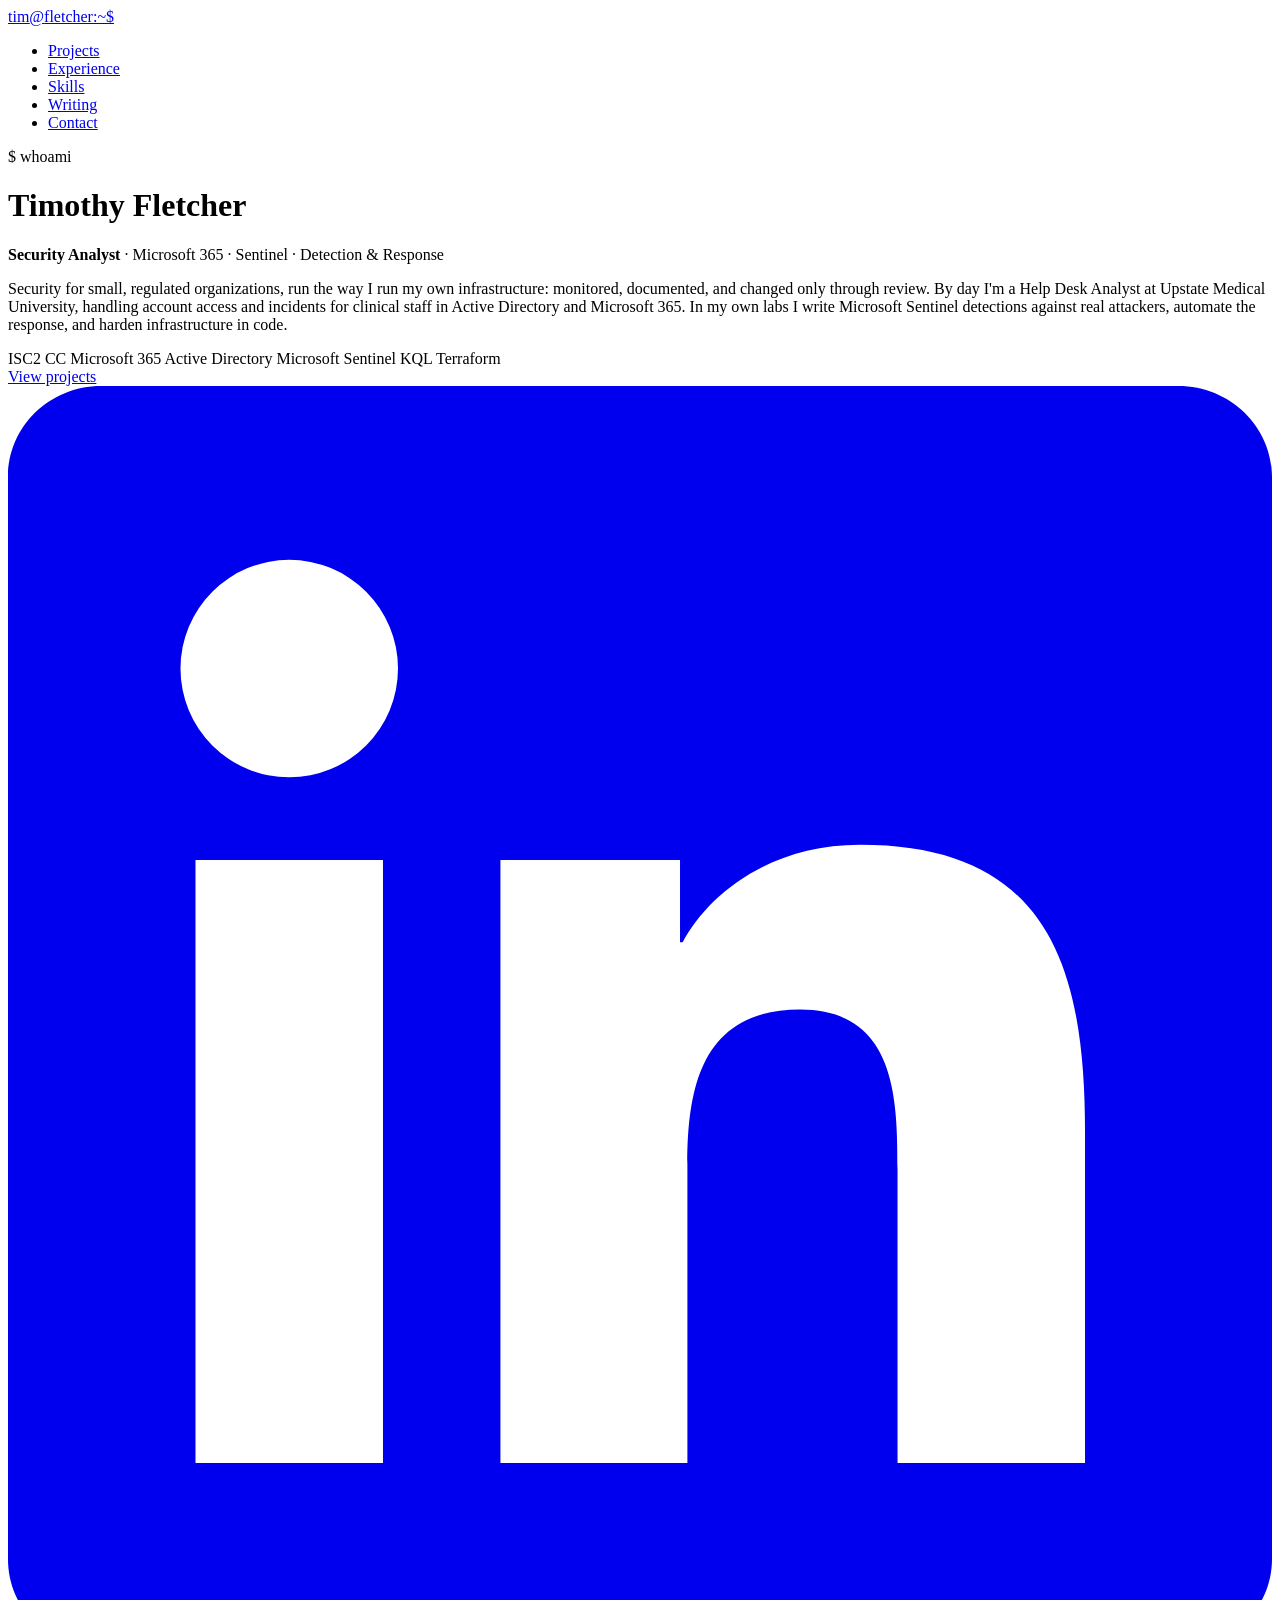
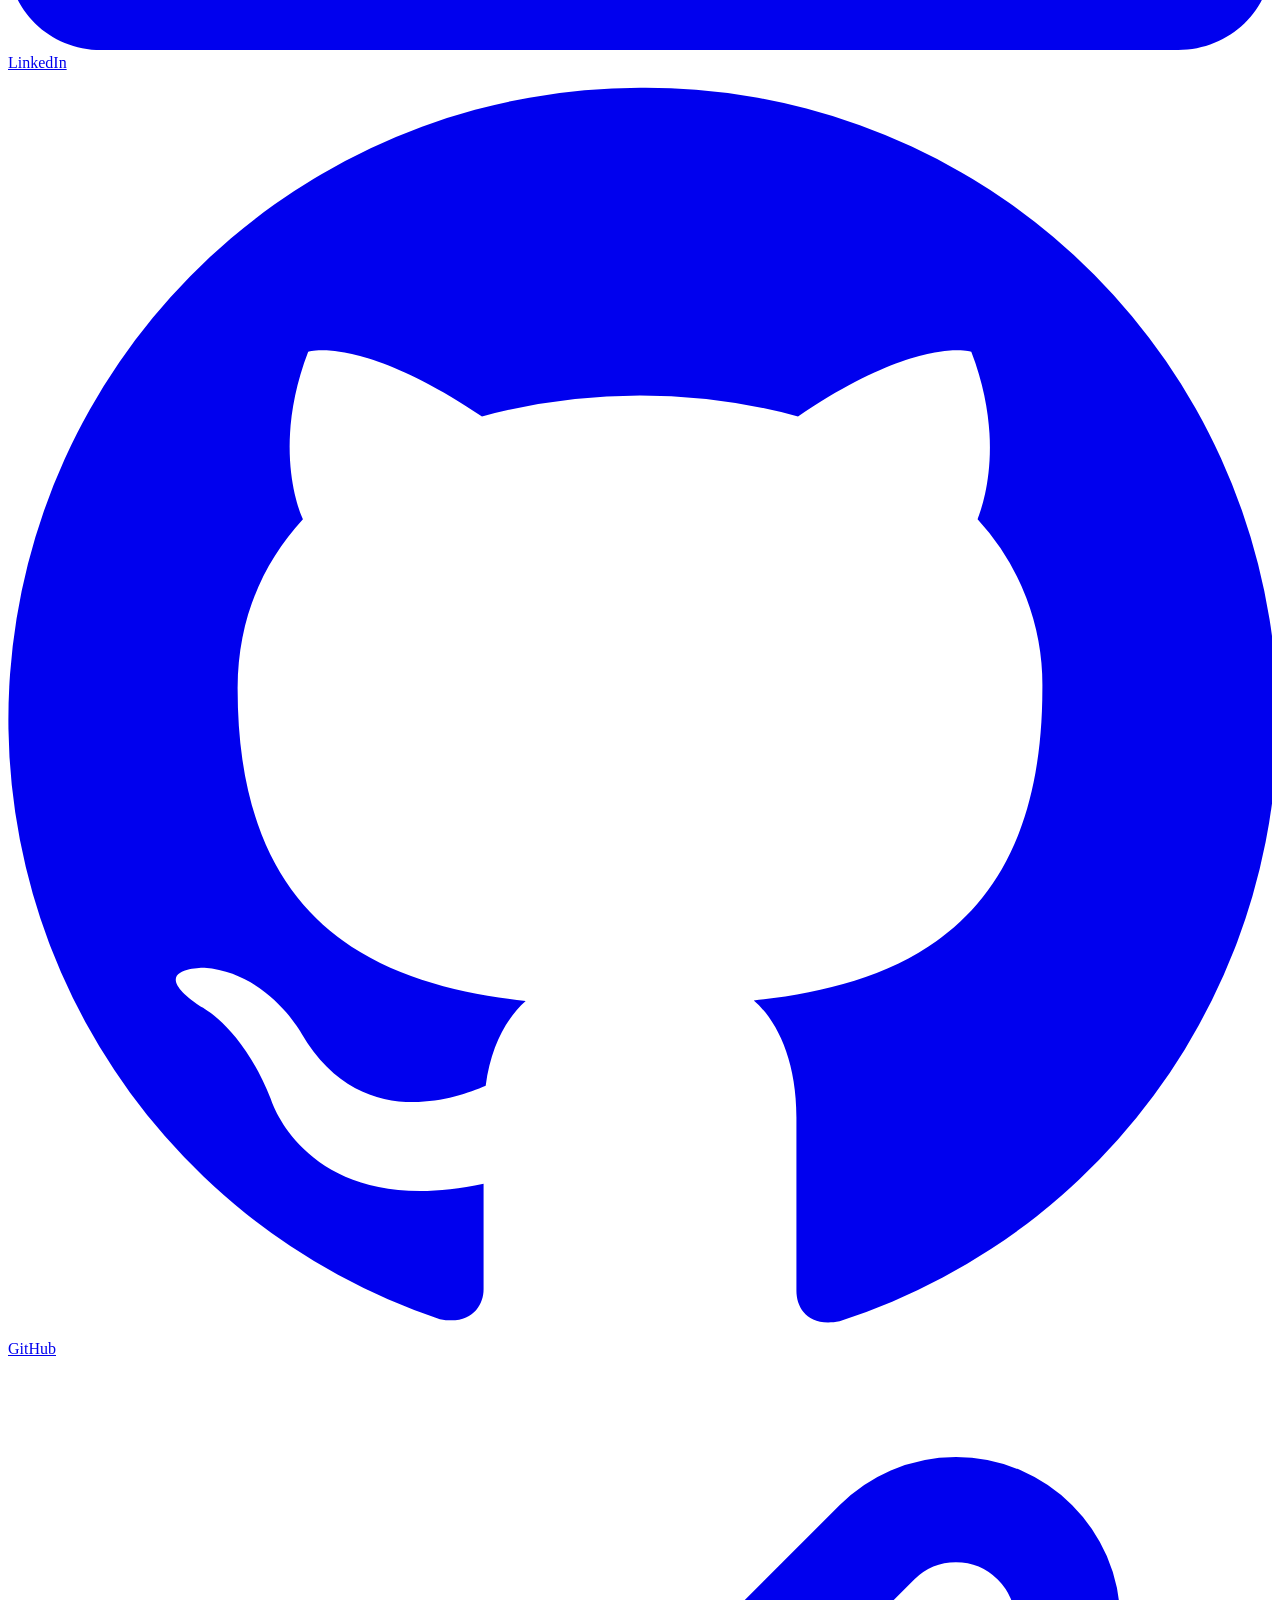
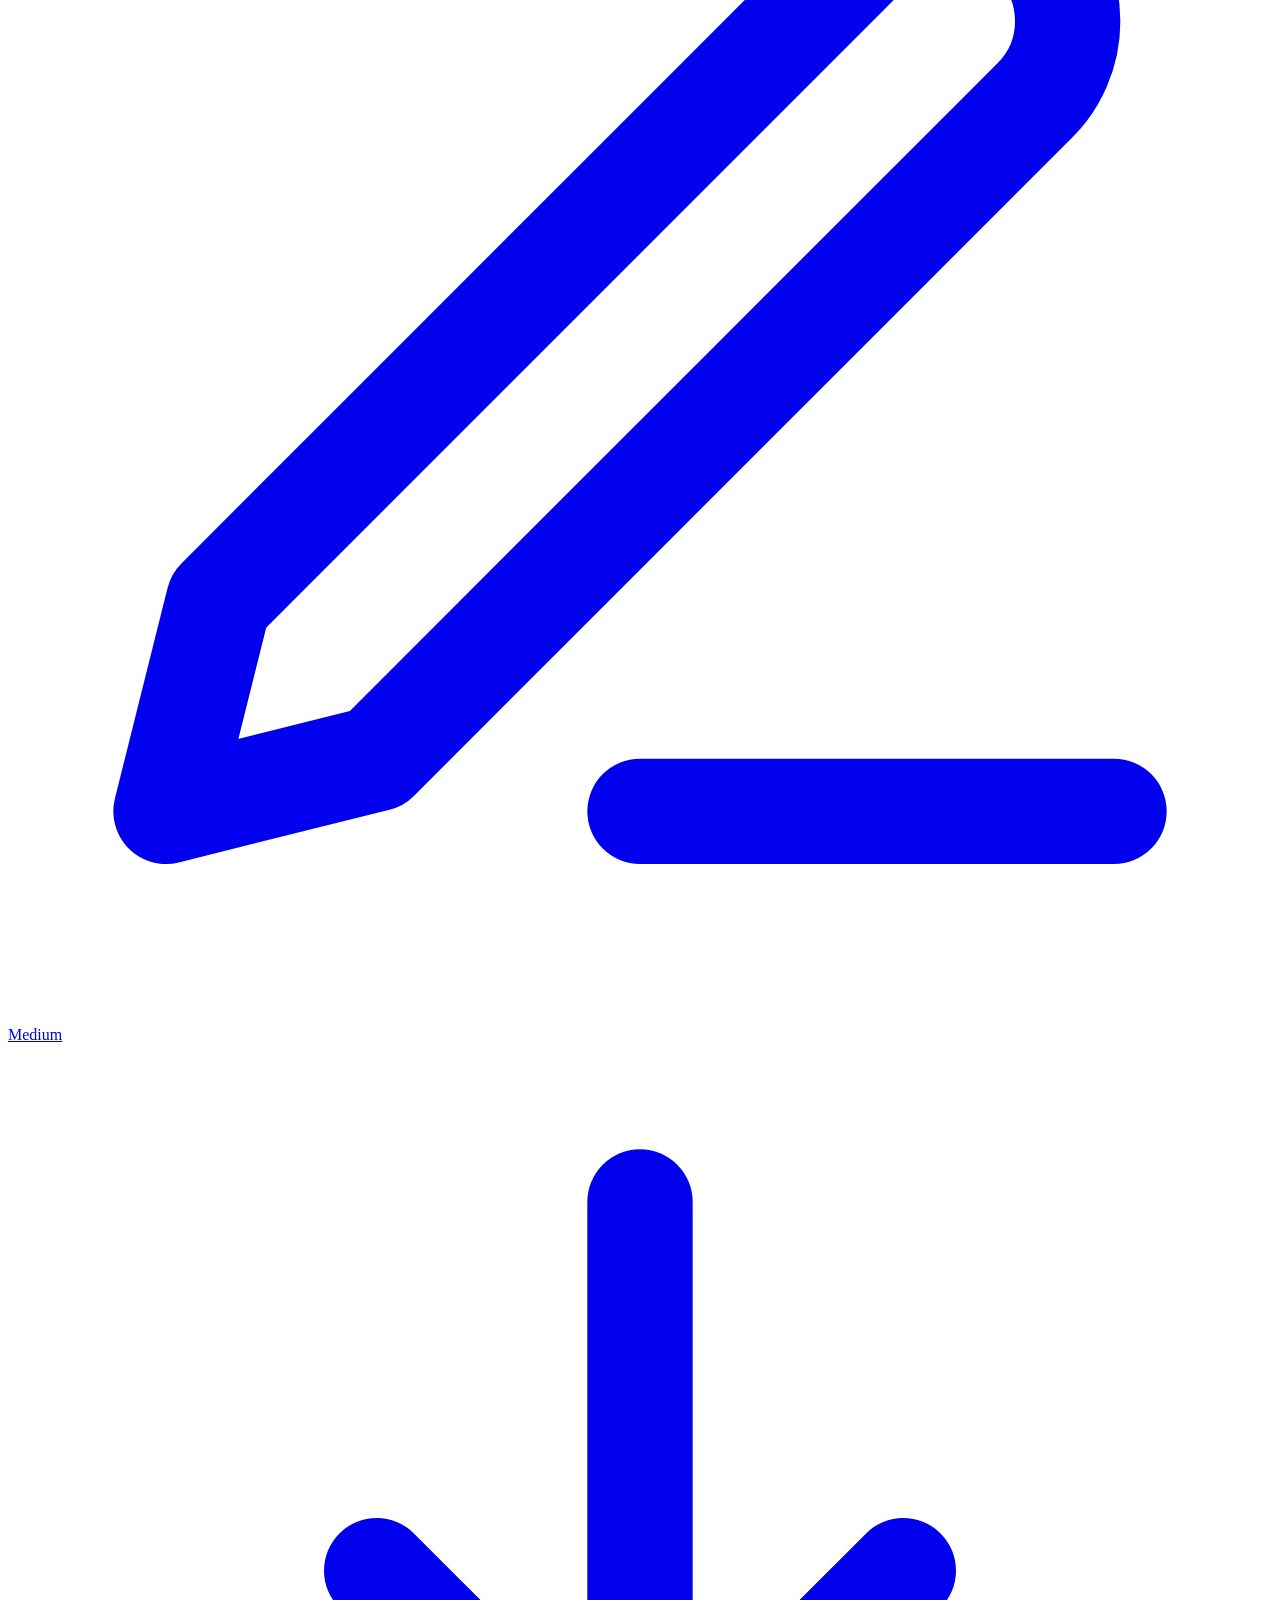
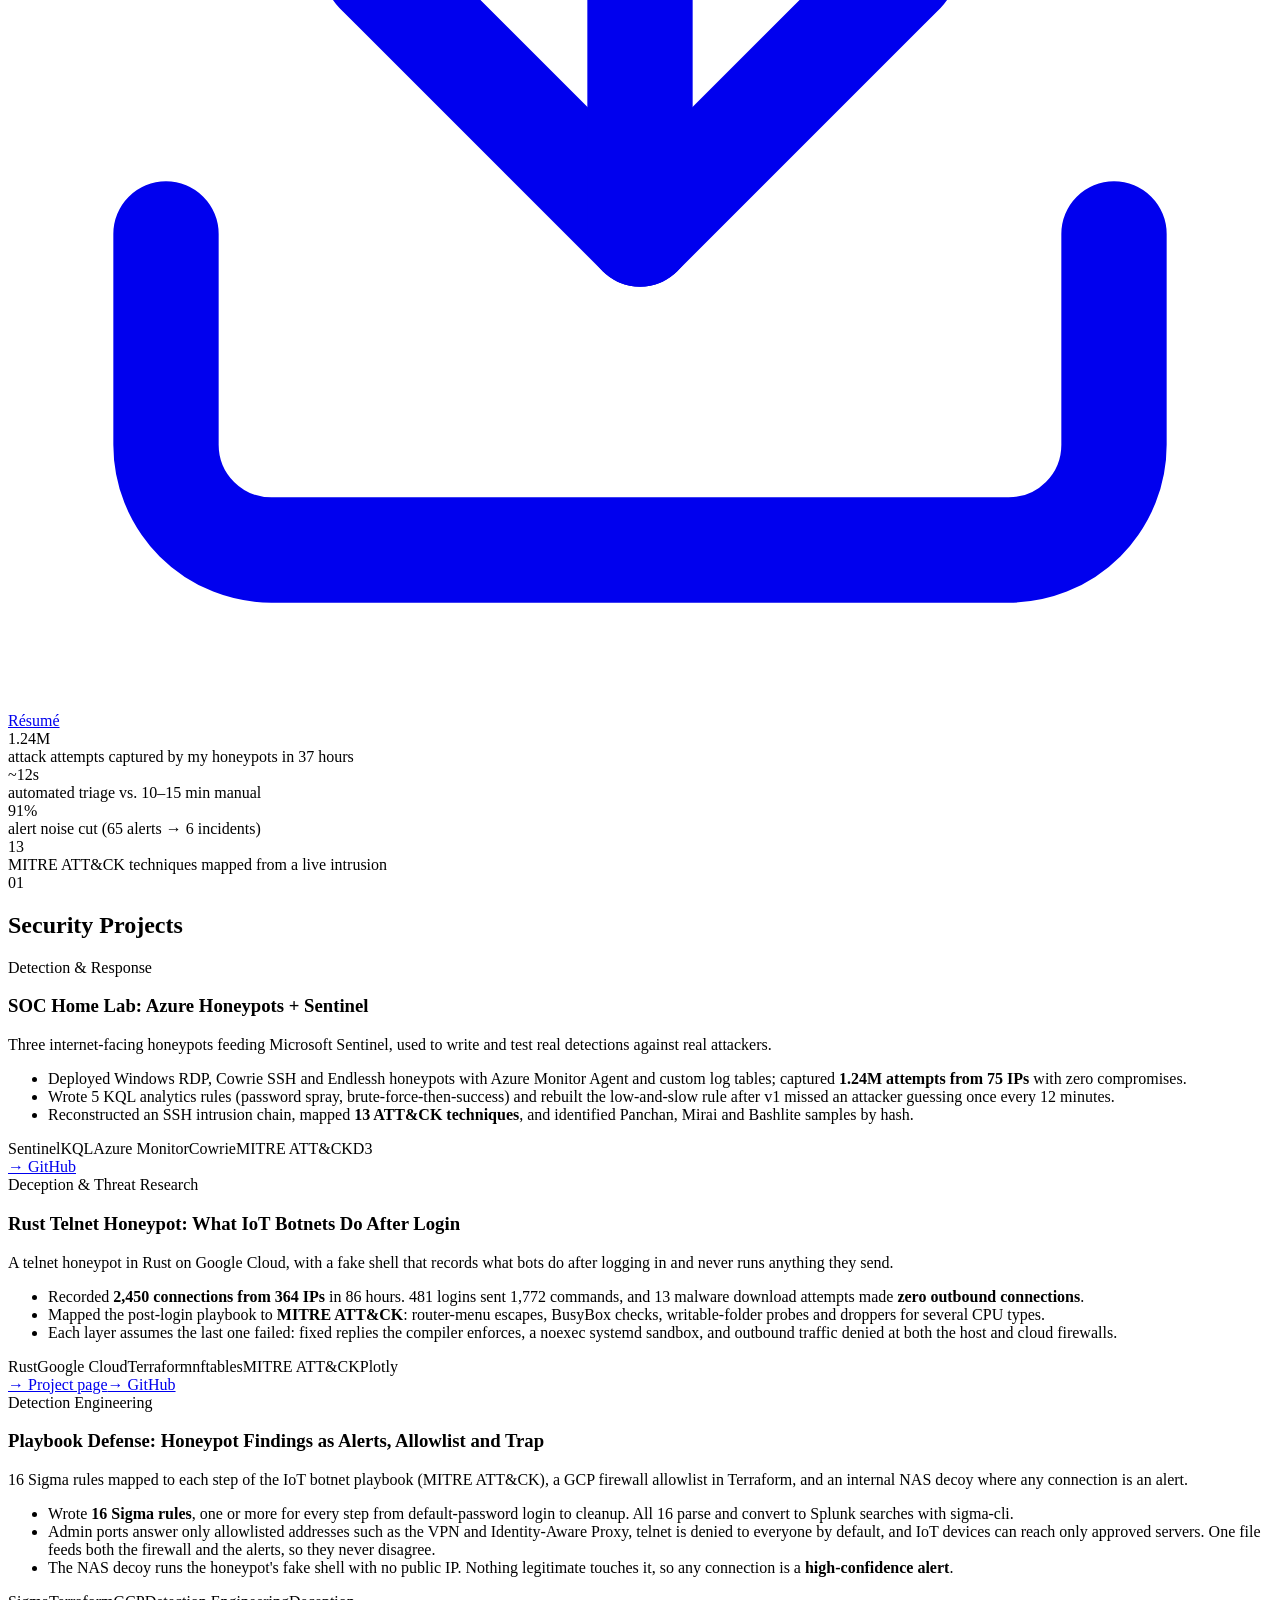
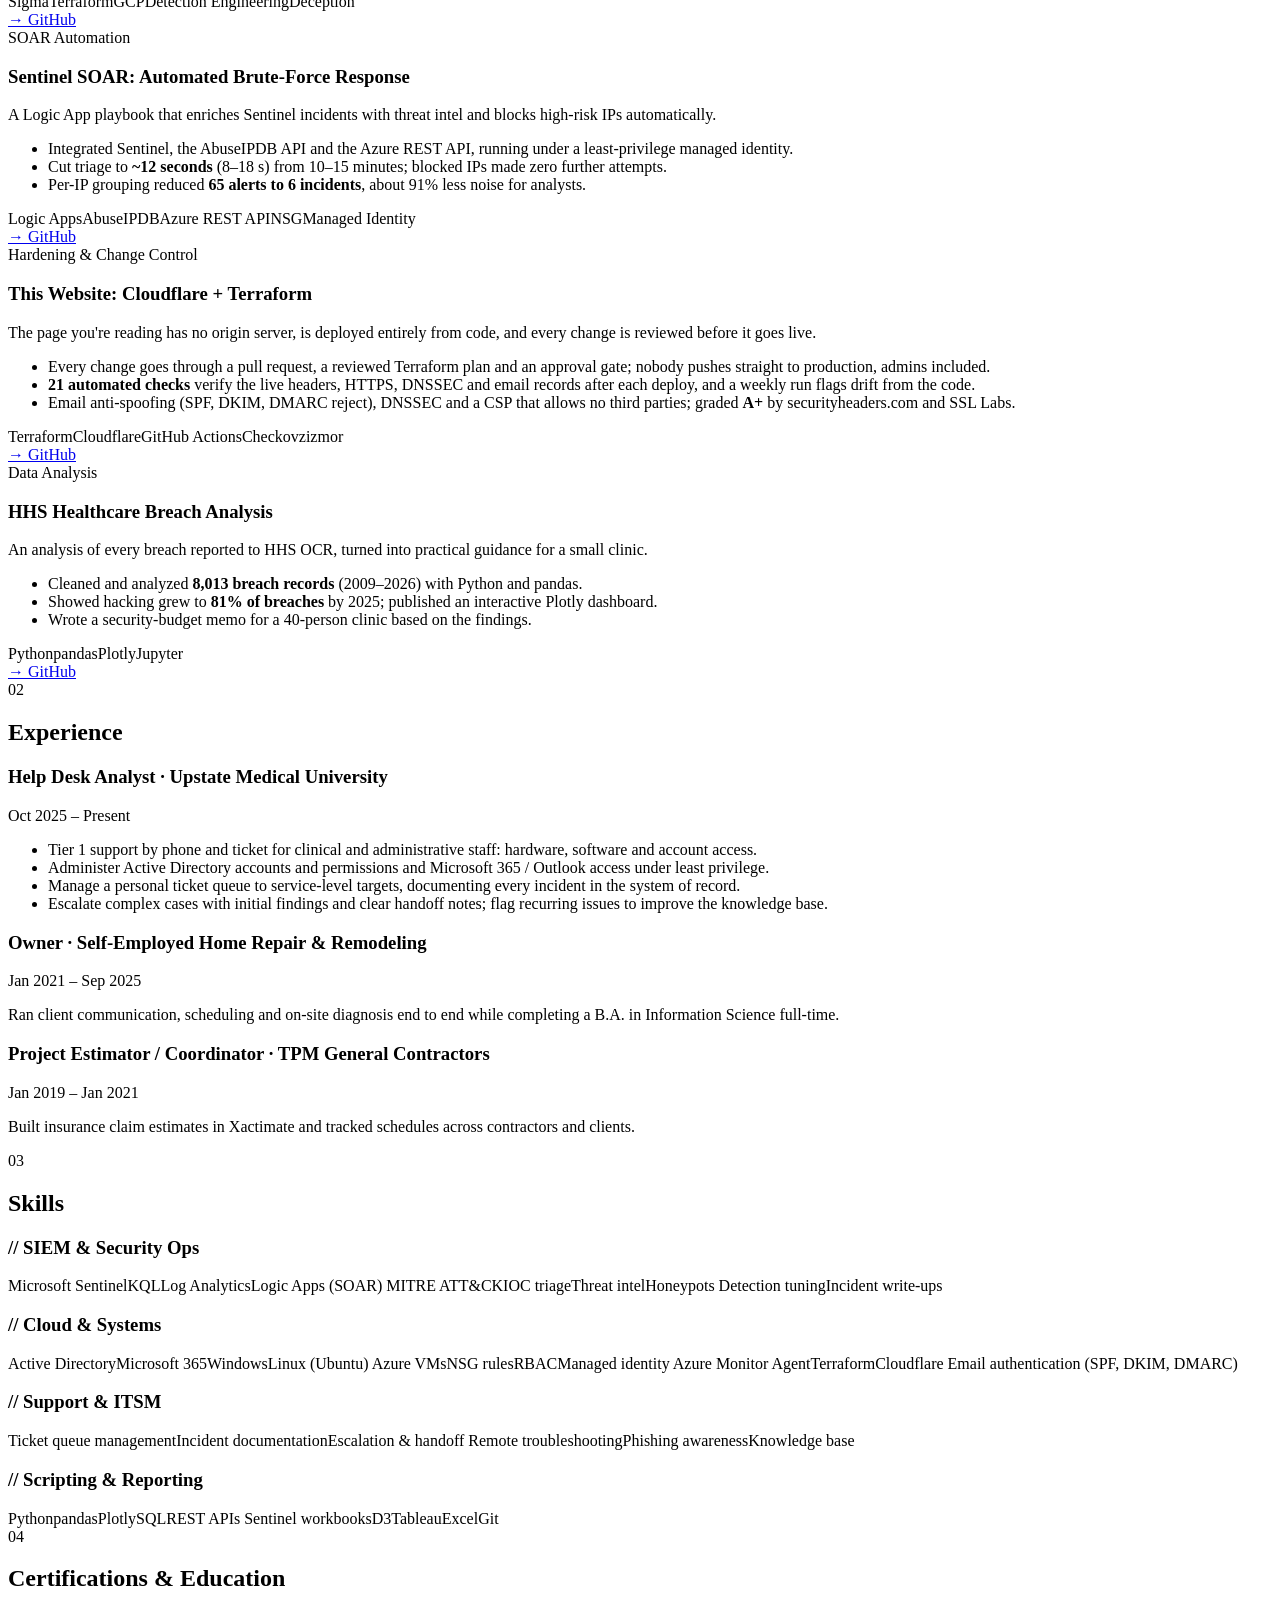
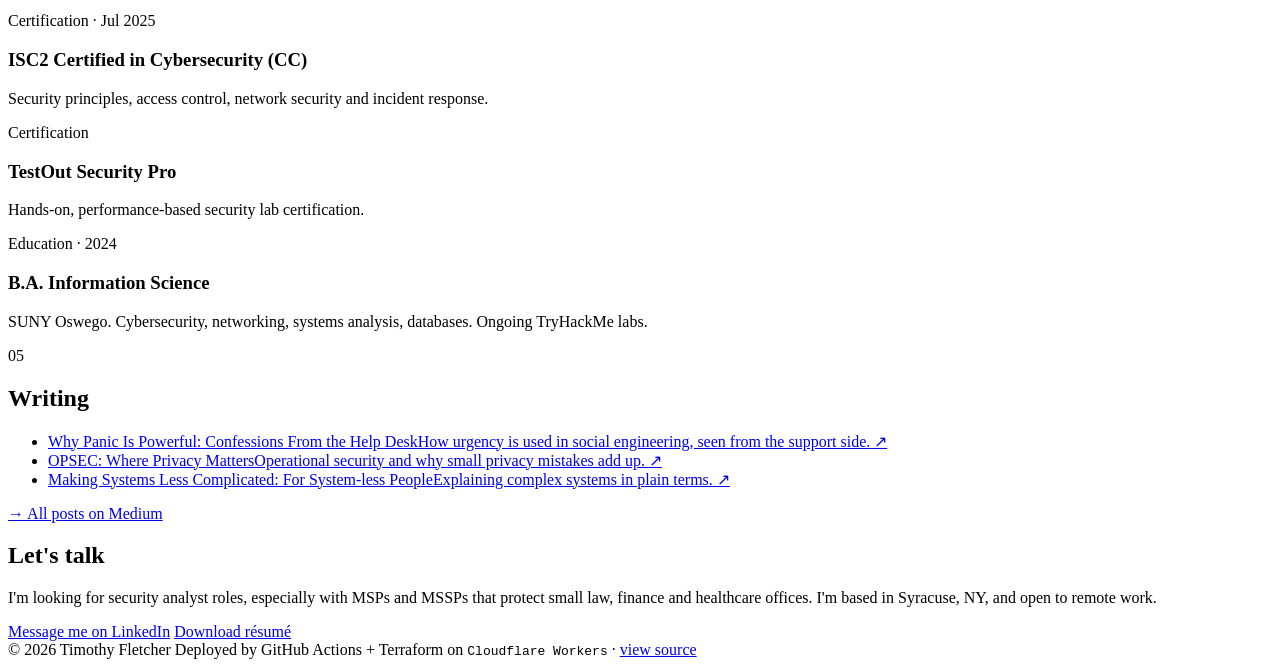
==== site/index.html @ 7c4b484e "Add a Playbook Defense card and point honeypot links at rust-telnet-sensor The Rust-Honeypot repo wa" ====
<!doctype html>
<html lang="en">
<head>
<meta charset="utf-8">
<meta name="viewport" content="width=device-width, initial-scale=1">
<meta name="color-scheme" content="dark light">
<title>Timothy Fletcher · Security Analyst</title>
<meta name="description" content="Timothy Fletcher, security analyst: Microsoft 365, Microsoft Sentinel detections in KQL, SOAR automation and change-controlled infrastructure as code.">
<link rel="canonical" href="https://timfletcher.tech/">
<link rel="icon" href="/favicon.svg" type="image/svg+xml">
<link rel="preload" href="/fonts/inter-4.001-latin.woff2" as="font" type="font/woff2" crossorigin>
<link rel="preload" href="/fonts/jetbrains-mono-2.211-latin.woff2" as="font" type="font/woff2" crossorigin>
<link rel="stylesheet" href="/styles.css">
</head>
<body>

<nav>
  <div class="wrap">
    <a class="brand" href="#top">tim<span>@</span>fletcher:~$</a>
    <ul>
      <li><a href="#projects">Projects</a></li>
      <li><a href="#experience">Experience</a></li>
      <li><a href="#skills">Skills</a></li>
      <li><a href="#writing">Writing</a></li>
      <li><a href="#contact">Contact</a></li>
    </ul>
  </div>
</nav>

<main class="wrap" id="top">

  <header class="hero">
    <div class="prompt">$ whoami <span class="cursor" aria-hidden="true"></span></div>
    <h1>Timothy Fletcher</h1>
    <p class="role"><strong>Security Analyst</strong> · Microsoft 365 · Sentinel · Detection &amp; Response</p>
    <p class="summary">
      Security for small, regulated organizations, run the way I run my own infrastructure: monitored,
      documented, and changed only through review. By day I'm a Help Desk Analyst at Upstate Medical
      University, handling account access and incidents for clinical staff in Active Directory and
      Microsoft 365. In my own labs I write Microsoft Sentinel detections against real attackers,
      automate the response, and harden infrastructure in code.
    </p>
    <div class="tags">
      <span class="tag">ISC2 CC</span>
      <span class="tag">Microsoft 365</span>
      <span class="tag">Active Directory</span>
      <span class="tag">Microsoft Sentinel</span>
      <span class="tag">KQL</span>
      <span class="tag">Terraform</span>
    </div>
    <div class="buttons">
      <a class="btn primary" href="#projects">View projects</a>
      <a class="btn" href="https://www.linkedin.com/in/timcfletch" target="_blank" rel="noopener">
        <svg viewBox="0 0 24 24" fill="currentColor" aria-hidden="true"><path d="M20.45 20.45h-3.56v-5.57c0-1.33-.02-3.04-1.85-3.04-1.85 0-2.14 1.45-2.14 2.94v5.67H9.35V9h3.41v1.56h.05c.48-.9 1.64-1.85 3.37-1.85 3.6 0 4.27 2.37 4.27 5.46v6.28zM5.34 7.43a2.06 2.06 0 1 1 0-4.13 2.06 2.06 0 0 1 0 4.13zM7.12 20.45H3.56V9h3.56v11.45zM22.22 0H1.77C.79 0 0 .77 0 1.73v20.54C0 23.23.79 24 1.77 24h20.45c.98 0 1.78-.77 1.78-1.73V1.73C24 .77 23.2 0 22.22 0z"/></svg>
        LinkedIn
      </a>
      <a class="btn" href="https://github.com/NotKornFlakes" target="_blank" rel="noopener">
        <svg viewBox="0 0 24 24" fill="currentColor" aria-hidden="true"><path d="M12 .3a12 12 0 0 0-3.8 23.38c.6.12.83-.26.83-.57v-2c-3.34.72-4.04-1.61-4.04-1.61-.55-1.39-1.34-1.76-1.34-1.76-1.09-.74.08-.73.08-.73 1.2.09 1.84 1.24 1.84 1.24 1.07 1.83 2.81 1.3 3.5 1 .1-.78.42-1.31.76-1.61-2.67-.3-5.47-1.33-5.47-5.93 0-1.31.47-2.38 1.24-3.22-.14-.3-.54-1.52.1-3.18 0 0 1-.32 3.3 1.23a11.5 11.5 0 0 1 6 0c2.28-1.55 3.29-1.23 3.29-1.23.64 1.66.24 2.88.12 3.18a4.65 4.65 0 0 1 1.23 3.22c0 4.61-2.8 5.63-5.48 5.92.42.36.81 1.1.81 2.22v3.29c0 .32.21.7.82.58A12 12 0 0 0 12 .3"/></svg>
        GitHub
      </a>
      <a class="btn" href="https://medium.com/@no1listeninghere" target="_blank" rel="noopener">
        <svg viewBox="0 0 24 24" fill="none" stroke="currentColor" stroke-width="2" stroke-linecap="round" stroke-linejoin="round" aria-hidden="true"><path d="M12 20h9"/><path d="M16.5 3.5a2.1 2.1 0 0 1 3 3L7 19l-4 1 1-4Z"/></svg>
        Medium
      </a>
      <a class="btn" href="resume.pdf" target="_blank" rel="noopener">
        <svg viewBox="0 0 24 24" fill="none" stroke="currentColor" stroke-width="2" stroke-linecap="round" stroke-linejoin="round" aria-hidden="true"><path d="M21 15v4a2 2 0 0 1-2 2H5a2 2 0 0 1-2-2v-4"/><polyline points="7 10 12 15 17 10"/><line x1="12" y1="15" x2="12" y2="3"/></svg>
        Résumé
      </a>
    </div>
  </header>

  <div class="metrics" aria-label="Project highlights">
    <div class="metric"><div class="num">1.24M</div><div class="lbl">attack attempts captured by my honeypots in 37 hours</div></div>
    <div class="metric"><div class="num">~12s</div><div class="lbl">automated triage vs. 10–15 min manual</div></div>
    <div class="metric"><div class="num">91%</div><div class="lbl">alert noise cut (65 alerts → 6 incidents)</div></div>
    <div class="metric"><div class="num">13</div><div class="lbl">MITRE ATT&amp;CK techniques mapped from a live intrusion</div></div>
  </div>

  <section id="projects">
    <div class="sec-head"><span class="idx">01</span><h2>Security Projects</h2></div>
    <div class="projects">

      <article class="card">
        <div class="kicker">Detection &amp; Response</div>
        <h3>SOC Home Lab: Azure Honeypots + Sentinel</h3>
        <p>Three internet-facing honeypots feeding Microsoft Sentinel, used to write and test real detections against real attackers.</p>
        <ul>
          <li>Deployed Windows RDP, Cowrie SSH and Endlessh honeypots with Azure Monitor Agent and custom log tables; captured <b>1.24M attempts from 75 IPs</b> with zero compromises.</li>
          <li>Wrote 5 KQL analytics rules (password spray, brute-force-then-success) and rebuilt the low-and-slow rule after v1 missed an attacker guessing once every 12 minutes.</li>
          <li>Reconstructed an SSH intrusion chain, mapped <b>13 ATT&amp;CK techniques</b>, and identified Panchan, Mirai and Bashlite samples by hash.</li>
        </ul>
        <div class="stack"><span>Sentinel</span><span>KQL</span><span>Azure Monitor</span><span>Cowrie</span><span>MITRE ATT&amp;CK</span><span>D3</span></div>
        <div class="links"><a href="https://github.com/NotKornFlakes/SocHomelab" target="_blank" rel="noopener">→ GitHub</a></div>
      </article>

      <article class="card">
        <div class="kicker">Deception &amp; Threat Research</div>
        <h3>Rust Telnet Honeypot: What IoT Botnets Do After Login</h3>
        <p>A telnet honeypot in Rust on Google Cloud, with a fake shell that records what bots do after logging in and never runs anything they send.</p>
        <ul>
          <li>Recorded <b>2,450 connections from 364 IPs</b> in 86 hours. 481 logins sent 1,772 commands, and 13 malware download attempts made <b>zero outbound connections</b>.</li>
          <li>Mapped the post-login playbook to <b>MITRE ATT&amp;CK</b>: router-menu escapes, BusyBox checks, writable-folder probes and droppers for several CPU types.</li>
          <li>Each layer assumes the last one failed: fixed replies the compiler enforces, a noexec systemd sandbox, and outbound traffic denied at both the host and cloud firewalls.</li>
        </ul>
        <div class="stack"><span>Rust</span><span>Google Cloud</span><span>Terraform</span><span>nftables</span><span>MITRE ATT&amp;CK</span><span>Plotly</span></div>
        <div class="links"><a href="/honeypot/">→ Project page</a><a href="https://github.com/NotKornFlakes/rust-telnet-sensor" target="_blank" rel="noopener">→ GitHub</a></div>
      </article>

      <article class="card">
        <div class="kicker">Detection Engineering</div>
        <h3>Playbook Defense: Honeypot Findings as Alerts, Allowlist and Trap</h3>
        <p>16 Sigma rules mapped to each step of the IoT botnet playbook (MITRE ATT&amp;CK), a GCP firewall allowlist in Terraform, and an internal NAS decoy where any connection is an alert.</p>
        <ul>
          <li>Wrote <b>16 Sigma rules</b>, one or more for every step from default-password login to cleanup. All 16 parse and convert to Splunk searches with sigma-cli.</li>
          <li>Admin ports answer only allowlisted addresses such as the VPN and Identity-Aware Proxy, telnet is denied to everyone by default, and IoT devices can reach only approved servers. One file feeds both the firewall and the alerts, so they never disagree.</li>
          <li>The NAS decoy runs the honeypot's fake shell with no public IP. Nothing legitimate touches it, so any connection is a <b>high-confidence alert</b>.</li>
        </ul>
        <div class="stack"><span>Sigma</span><span>Terraform</span><span>GCP</span><span>Detection Engineering</span><span>Deception</span></div>
        <div class="links"><a href="https://github.com/NotKornFlakes/playbook-defense" target="_blank" rel="noopener">→ GitHub</a></div>
      </article>

      <article class="card">
        <div class="kicker">SOAR Automation</div>
        <h3>Sentinel SOAR: Automated Brute-Force Response</h3>
        <p>A Logic App playbook that enriches Sentinel incidents with threat intel and blocks high-risk IPs automatically.</p>
        <ul>
          <li>Integrated Sentinel, the AbuseIPDB API and the Azure REST API, running under a least-privilege managed identity.</li>
          <li>Cut triage to <b>~12 seconds</b> (8–18 s) from 10–15 minutes; blocked IPs made zero further attempts.</li>
          <li>Per-IP grouping reduced <b>65 alerts to 6 incidents</b>, about 91% less noise for analysts.</li>
        </ul>
        <div class="stack"><span>Logic Apps</span><span>AbuseIPDB</span><span>Azure REST API</span><span>NSG</span><span>Managed Identity</span></div>
        <div class="links"><a href="https://github.com/NotKornFlakes/Sentinel-SOAR-Lab" target="_blank" rel="noopener">→ GitHub</a></div>
      </article>

      <article class="card">
        <div class="kicker">Hardening &amp; Change Control</div>
        <h3>This Website: Cloudflare + Terraform</h3>
        <p>The page you're reading has no origin server, is deployed entirely from code, and every change is reviewed before it goes live.</p>
        <ul>
          <li>Every change goes through a pull request, a reviewed Terraform plan and an approval gate; nobody pushes straight to production, admins included.</li>
          <li><b>21 automated checks</b> verify the live headers, HTTPS, DNSSEC and email records after each deploy, and a weekly run flags drift from the code.</li>
          <li>Email anti-spoofing (SPF, DKIM, DMARC reject), DNSSEC and a CSP that allows no third parties; graded <b>A+</b> by securityheaders.com and SSL Labs.</li>
        </ul>
        <div class="stack"><span>Terraform</span><span>Cloudflare</span><span>GitHub Actions</span><span>Checkov</span><span>zizmor</span></div>
        <div class="links"><a href="https://github.com/NotKornFlakes/portfolio-iac" target="_blank" rel="noopener">→ GitHub</a></div>
      </article>

      <article class="card">
        <div class="kicker">Data Analysis</div>
        <h3>HHS Healthcare Breach Analysis</h3>
        <p>An analysis of every breach reported to HHS OCR, turned into practical guidance for a small clinic.</p>
        <ul>
          <li>Cleaned and analyzed <b>8,013 breach records</b> (2009–2026) with Python and pandas.</li>
          <li>Showed hacking grew to <b>81% of breaches</b> by 2025; published an interactive Plotly dashboard.</li>
          <li>Wrote a security-budget memo for a 40-person clinic based on the findings.</li>
        </ul>
        <div class="stack"><span>Python</span><span>pandas</span><span>Plotly</span><span>Jupyter</span></div>
        <div class="links"><a href="https://github.com/NotKornFlakes/hhs-breach-analysis" target="_blank" rel="noopener">→ GitHub</a></div>
      </article>

    </div>
  </section>

  <section id="experience">
    <div class="sec-head"><span class="idx">02</span><h2>Experience</h2></div>
    <div class="timeline">
      <div class="job">
        <div class="job-head">
          <h3>Help Desk Analyst <span class="org">· Upstate Medical University</span></h3>
          <span class="when">Oct 2025 – Present</span>
        </div>
        <ul>
          <li>Tier 1 support by phone and ticket for clinical and administrative staff: hardware, software and account access.</li>
          <li>Administer Active Directory accounts and permissions and Microsoft 365 / Outlook access under least privilege.</li>
          <li>Manage a personal ticket queue to service-level targets, documenting every incident in the system of record.</li>
          <li>Escalate complex cases with initial findings and clear handoff notes; flag recurring issues to improve the knowledge base.</li>
        </ul>
      </div>
      <div class="job past">
        <div class="job-head">
          <h3>Owner <span class="org">· Self-Employed Home Repair &amp; Remodeling</span></h3>
          <span class="when">Jan 2021 – Sep 2025</span>
        </div>
        <p>Ran client communication, scheduling and on-site diagnosis end to end while completing a B.A. in Information Science full-time.</p>
      </div>
      <div class="job past">
        <div class="job-head">
          <h3>Project Estimator / Coordinator <span class="org">· TPM General Contractors</span></h3>
          <span class="when">Jan 2019 – Jan 2021</span>
        </div>
        <p>Built insurance claim estimates in Xactimate and tracked schedules across contractors and clients.</p>
      </div>
    </div>
  </section>

  <section id="skills">
    <div class="sec-head"><span class="idx">03</span><h2>Skills</h2></div>
    <div class="skills">
      <div class="skill-group">
        <h3>// SIEM &amp; Security Ops</h3>
        <div class="chips">
          <span>Microsoft Sentinel</span><span>KQL</span><span>Log Analytics</span><span>Logic Apps (SOAR)</span>
          <span>MITRE ATT&amp;CK</span><span>IOC triage</span><span>Threat intel</span><span>Honeypots</span>
          <span>Detection tuning</span><span>Incident write-ups</span>
        </div>
      </div>
      <div class="skill-group">
        <h3>// Cloud &amp; Systems</h3>
        <div class="chips">
          <span>Active Directory</span><span>Microsoft 365</span><span>Windows</span><span>Linux (Ubuntu)</span>
          <span>Azure VMs</span><span>NSG rules</span><span>RBAC</span><span>Managed identity</span>
          <span>Azure Monitor Agent</span><span>Terraform</span><span>Cloudflare</span>
          <span>Email authentication (SPF, DKIM, DMARC)</span>
        </div>
      </div>
      <div class="skill-group">
        <h3>// Support &amp; ITSM</h3>
        <div class="chips">
          <span>Ticket queue management</span><span>Incident documentation</span><span>Escalation &amp; handoff</span>
          <span>Remote troubleshooting</span><span>Phishing awareness</span><span>Knowledge base</span>
        </div>
      </div>
      <div class="skill-group">
        <h3>// Scripting &amp; Reporting</h3>
        <div class="chips">
          <span>Python</span><span>pandas</span><span>Plotly</span><span>SQL</span><span>REST APIs</span>
          <span>Sentinel workbooks</span><span>D3</span><span>Tableau</span><span>Excel</span><span>Git</span>
        </div>
      </div>
    </div>
  </section>

  <section id="certs">
    <div class="sec-head"><span class="idx">04</span><h2>Certifications &amp; Education</h2></div>
    <div class="certs">
      <div class="cert">
        <div class="k">Certification · Jul 2025</div>
        <h3>ISC2 Certified in Cybersecurity (CC)</h3>
        <p>Security principles, access control, network security and incident response.</p>
      </div>
      <div class="cert">
        <div class="k">Certification</div>
        <h3>TestOut Security Pro</h3>
        <p>Hands-on, performance-based security lab certification.</p>
      </div>
      <div class="cert">
        <div class="k">Education · 2024</div>
        <h3>B.A. Information Science</h3>
        <p>SUNY Oswego. Cybersecurity, networking, systems analysis, databases. Ongoing TryHackMe labs.</p>
      </div>
    </div>
  </section>

  <section id="writing">
    <div class="sec-head"><span class="idx">05</span><h2>Writing</h2></div>
    <ul class="posts">
      <li><a href="https://medium.com/@no1listeninghere/why-panic-is-powerful-confessions-from-the-help-desk-a4e94da824fd" target="_blank" rel="noopener">
        <span><span class="t">Why Panic Is Powerful: Confessions From the Help Desk</span><span class="d">How urgency is used in social engineering, seen from the support side.</span></span>
        <span class="arrow">↗</span></a></li>
      <li><a href="https://medium.com/@no1listeninghere/opsec-where-privacy-matters-553fd7e2370d" target="_blank" rel="noopener">
        <span><span class="t">OPSEC: Where Privacy Matters</span><span class="d">Operational security and why small privacy mistakes add up.</span></span>
        <span class="arrow">↗</span></a></li>
      <li><a href="https://medium.com/@no1listeninghere/making-systems-less-complicated-for-system-less-people-dca4cd622211" target="_blank" rel="noopener">
        <span><span class="t">Making Systems Less Complicated: For System-less People</span><span class="d">Explaining complex systems in plain terms.</span></span>
        <span class="arrow">↗</span></a></li>
    </ul>
    <div class="more"><a href="https://medium.com/@no1listeninghere" target="_blank" rel="noopener">→ All posts on Medium</a></div>
  </section>

  <section id="contact">
    <div class="contact">
      <h2>Let's talk</h2>
      <p>I'm looking for security analyst roles, especially with MSPs and MSSPs that protect small law, finance and healthcare offices. I'm based in Syracuse, NY, and open to remote work.</p>
      <div class="buttons">
        <a class="btn primary" href="https://www.linkedin.com/in/timcfletch" target="_blank" rel="noopener">Message me on LinkedIn</a>
        <a class="btn" href="resume.pdf" target="_blank" rel="noopener">Download résumé</a>
      </div>
    </div>
  </section>

</main>

<footer>
  <div class="wrap">
    <span>© 2026 Timothy Fletcher</span>
    <span>Deployed by GitHub Actions + Terraform on <code>Cloudflare Workers</code> · <a href="https://github.com/NotKornFlakes/portfolio-iac" target="_blank" rel="noopener">view source</a></span>
  </div>
</footer>

</body>
</html>
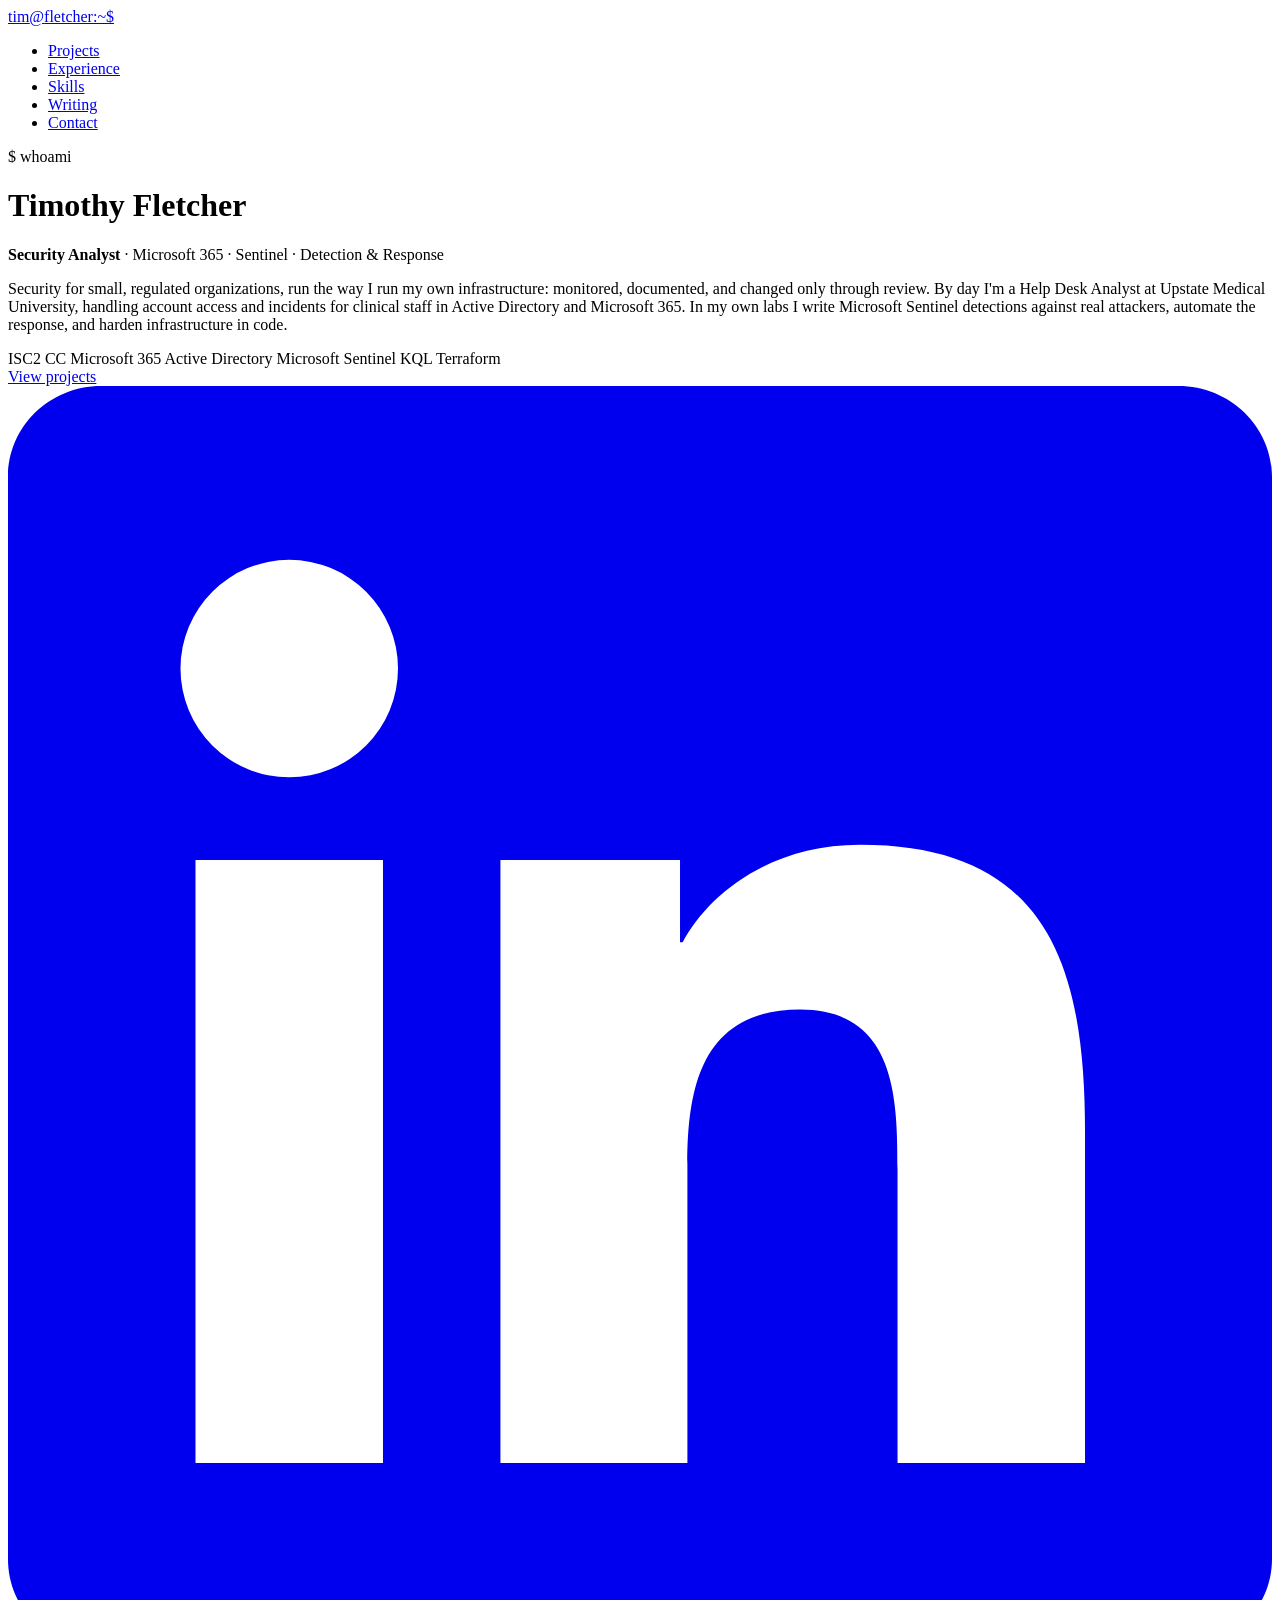
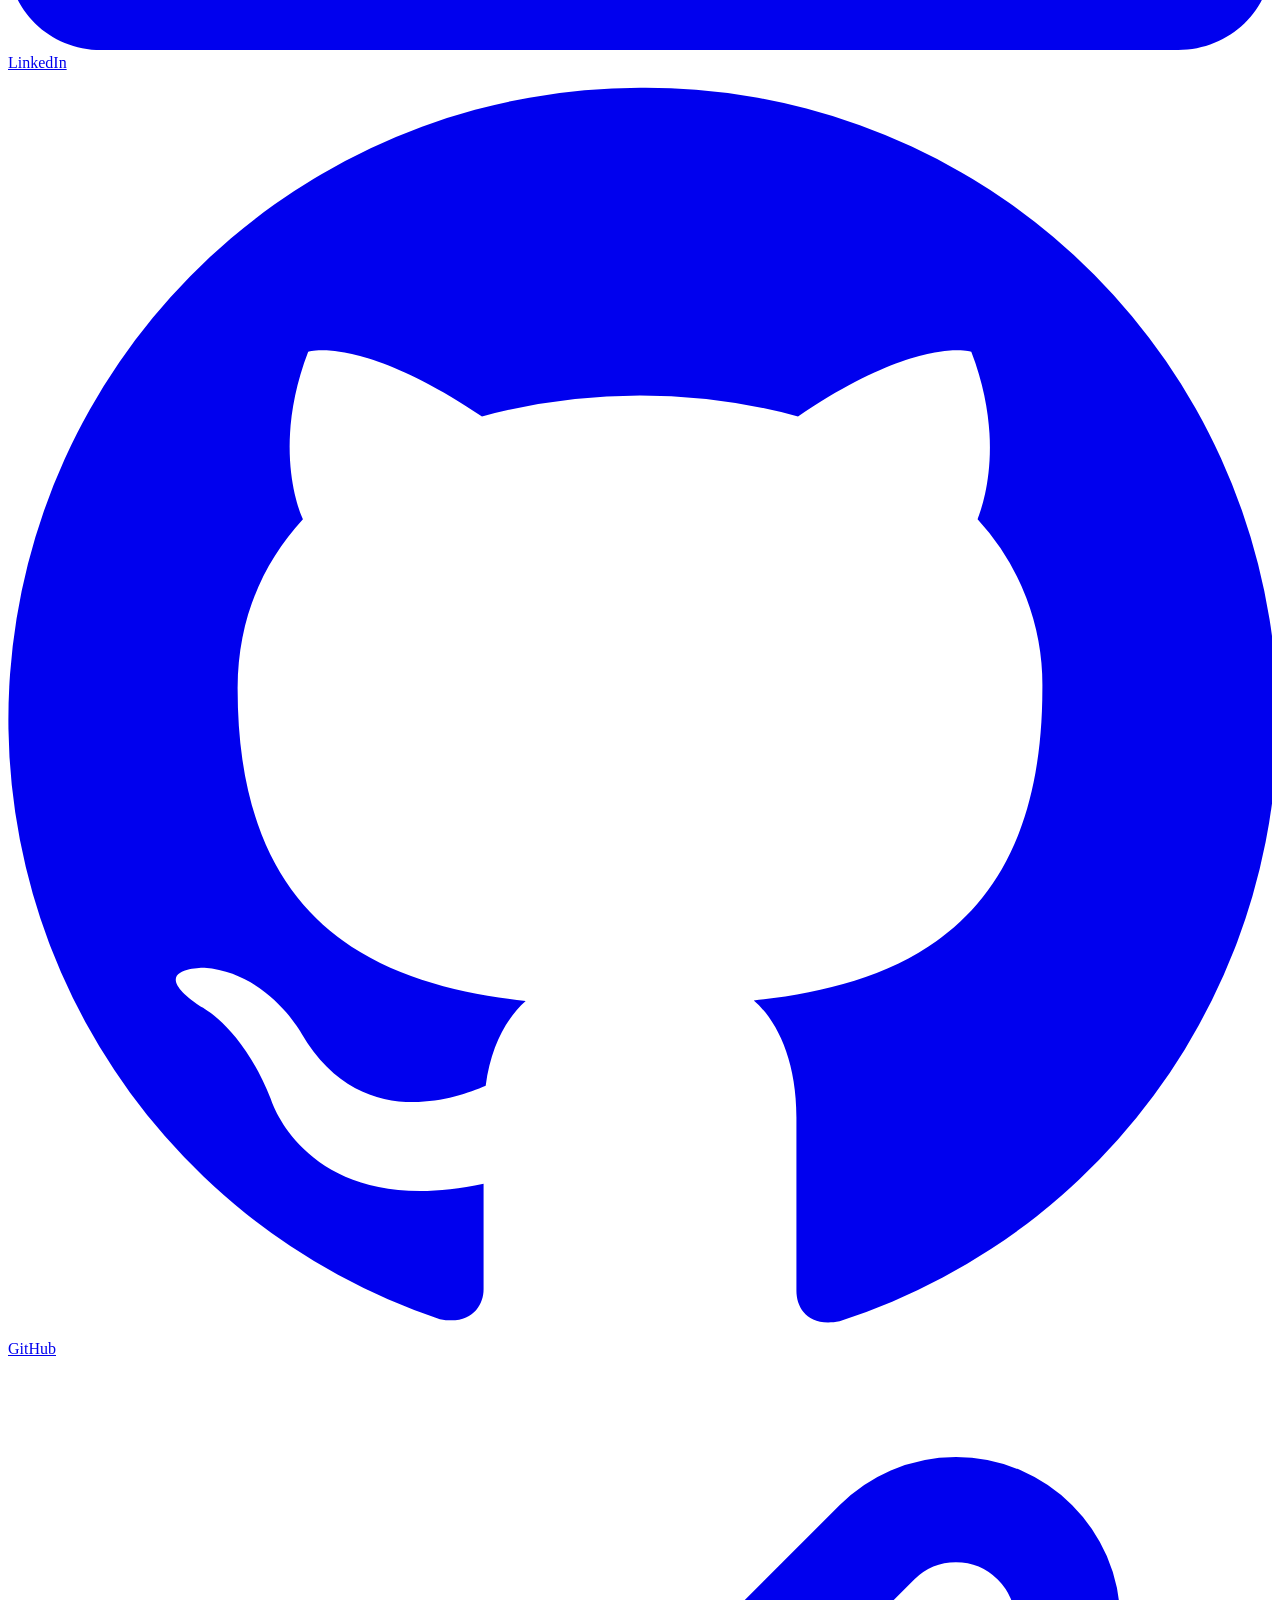
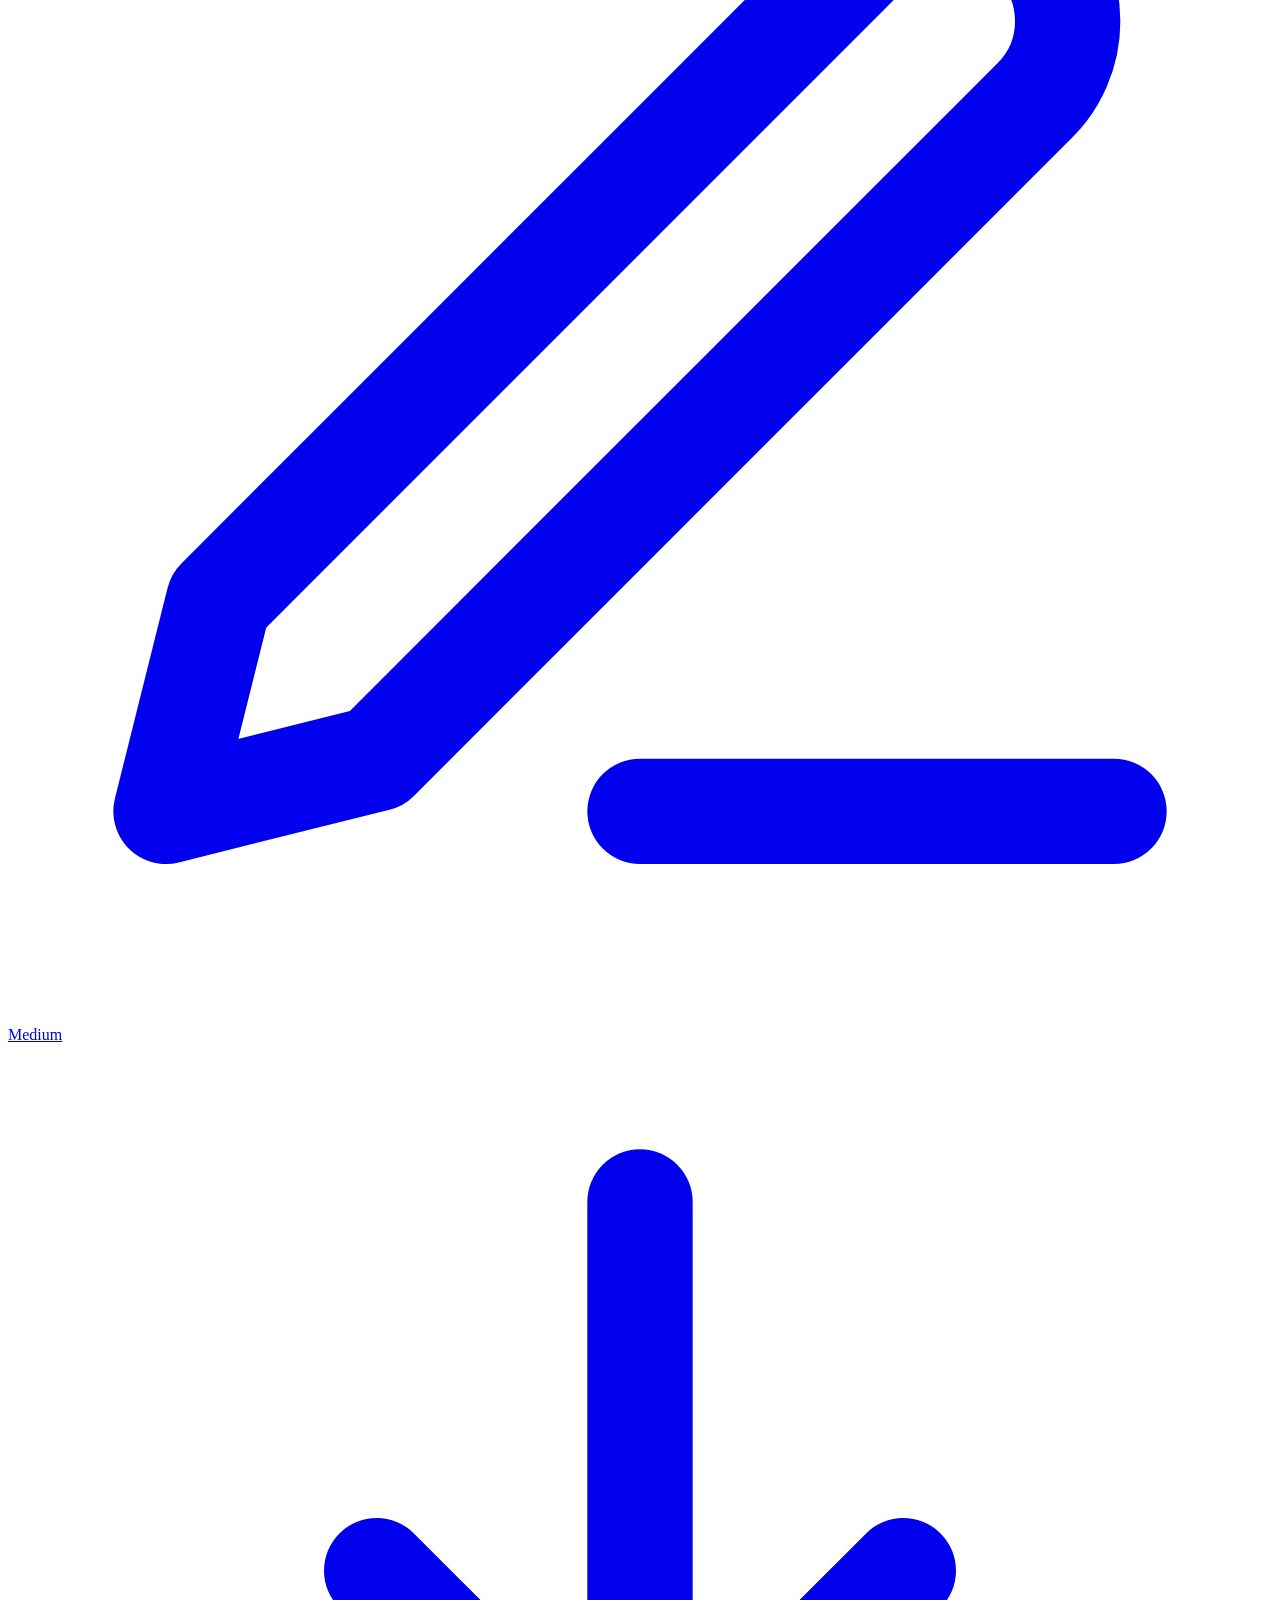
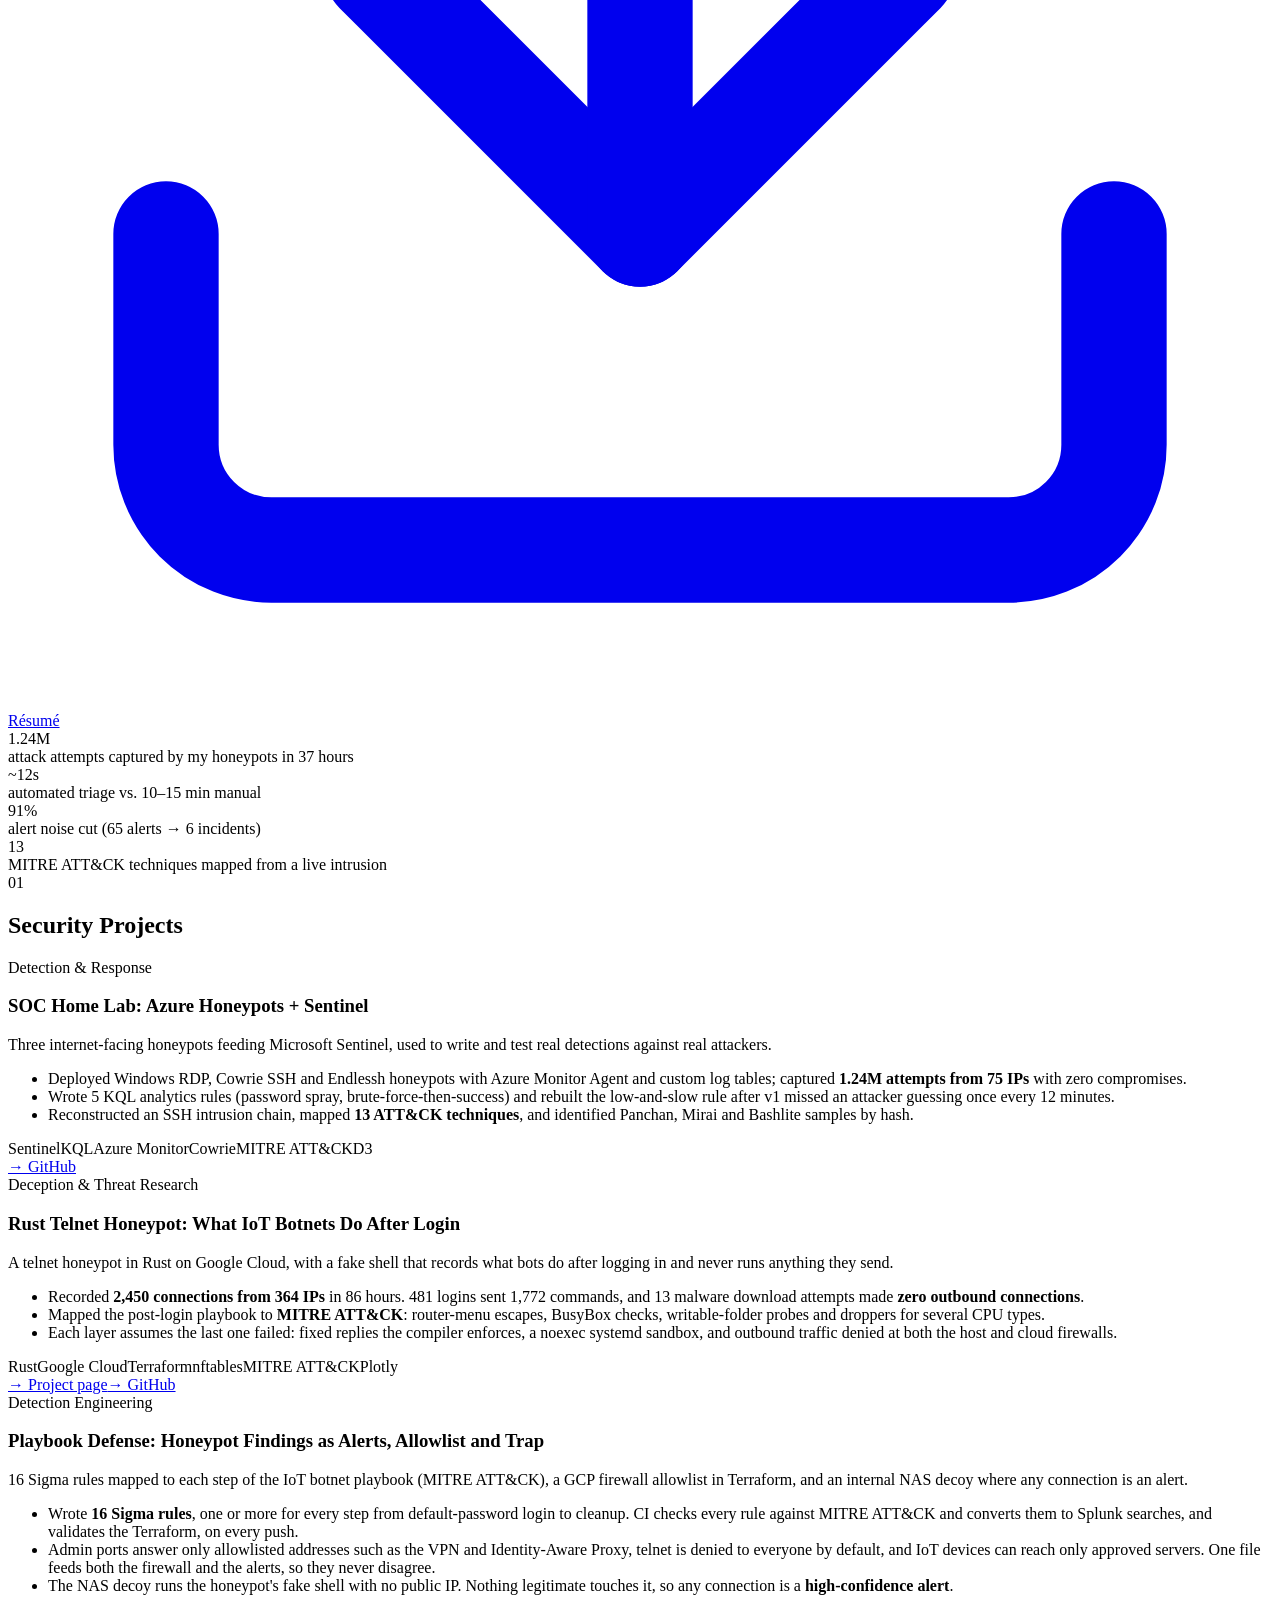
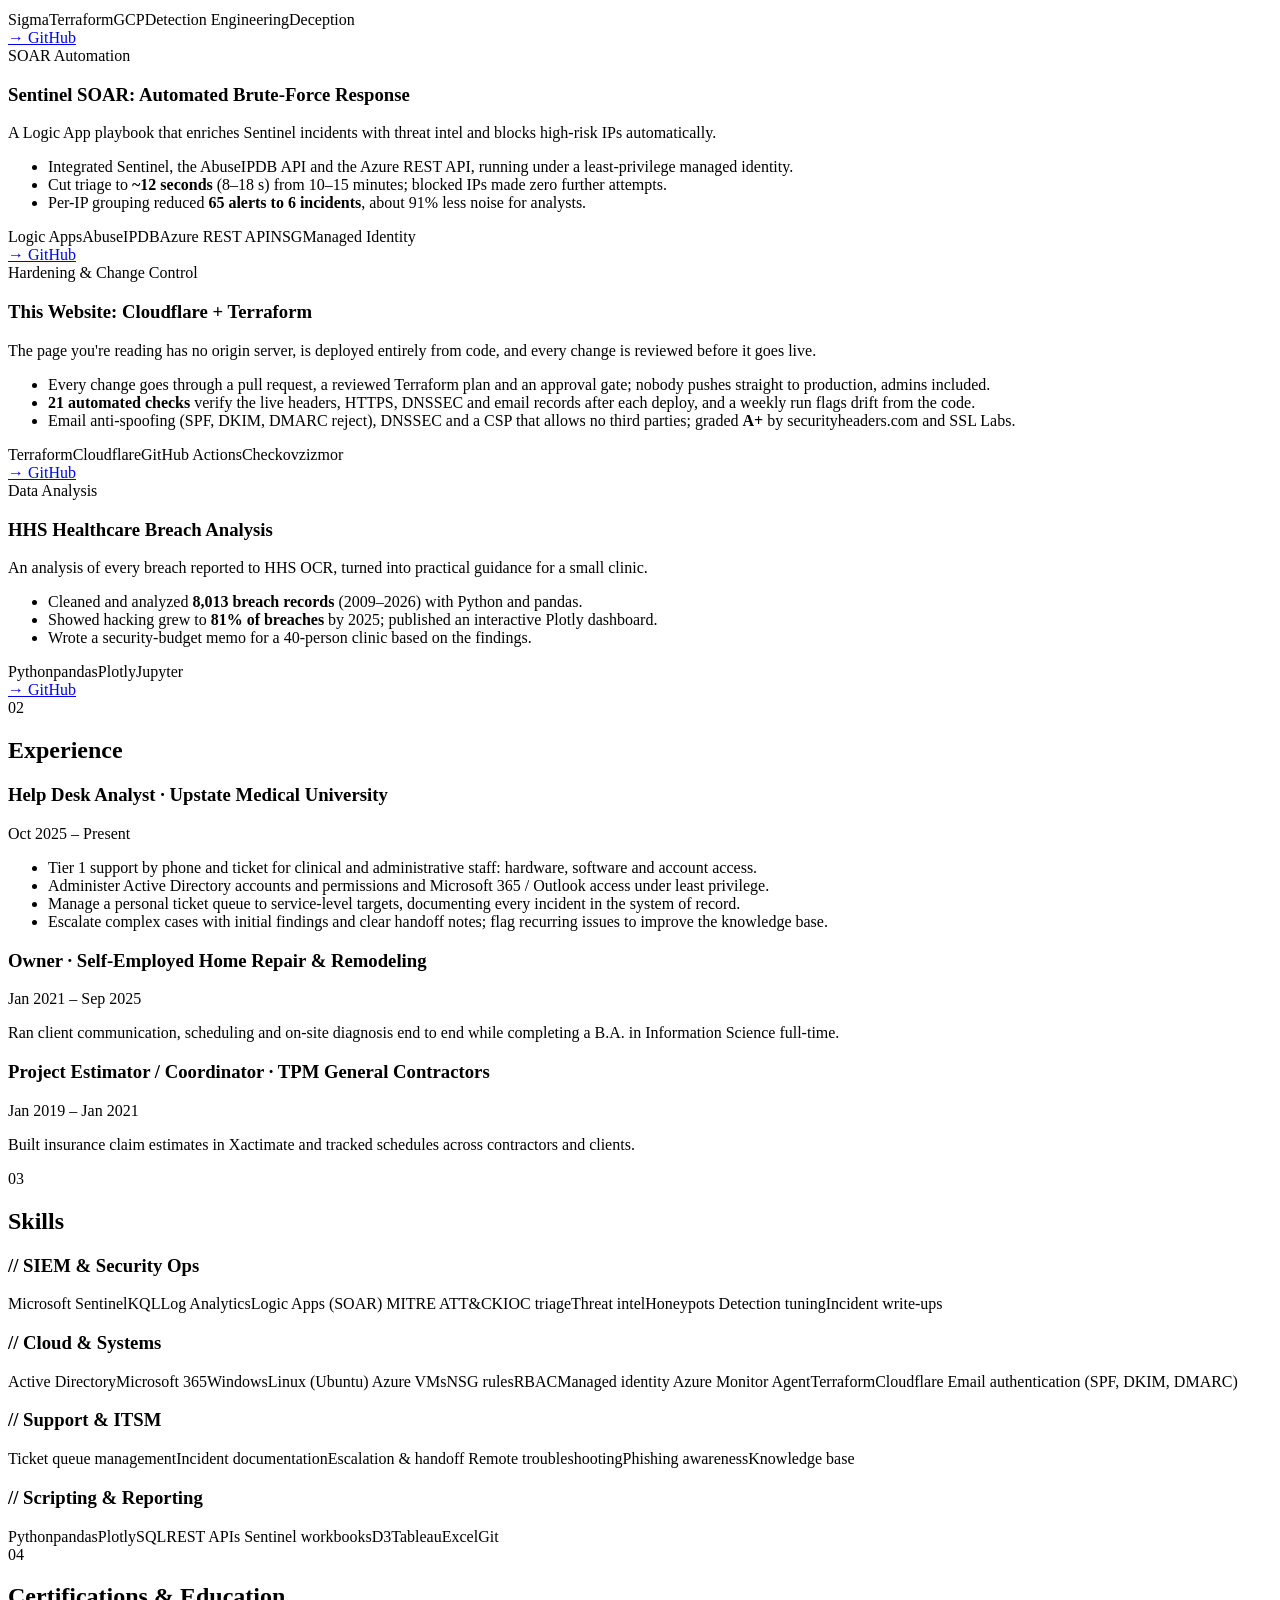
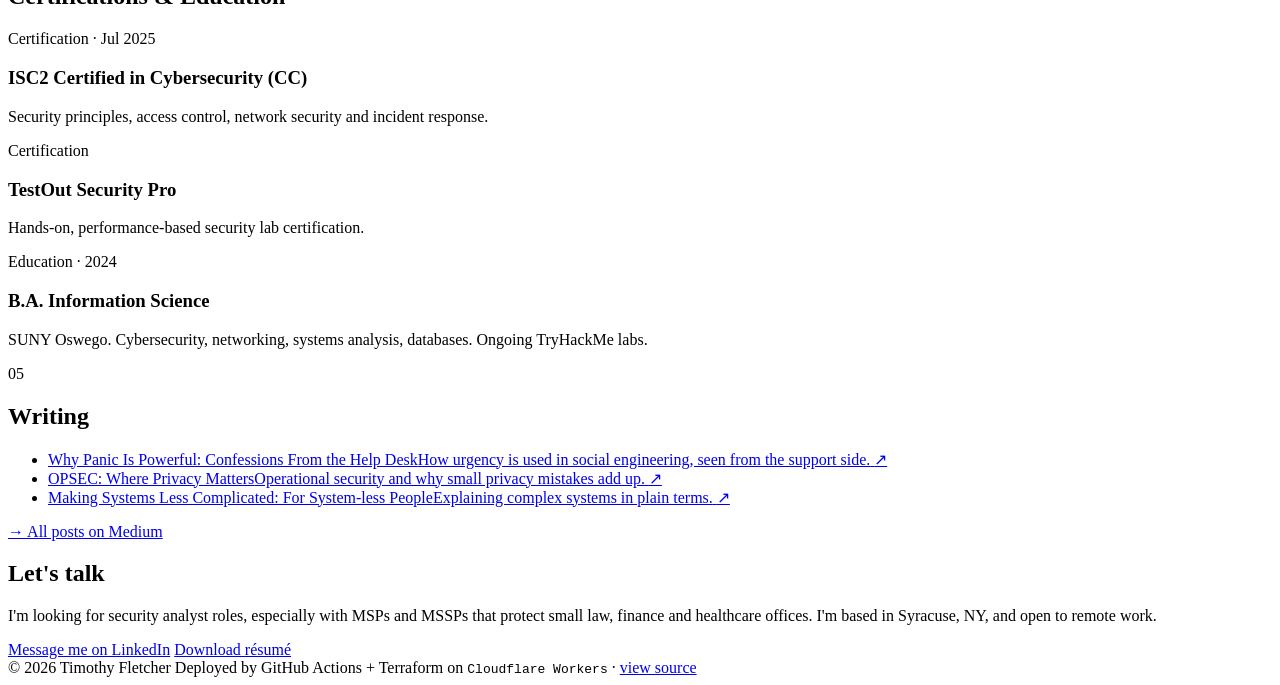
==== commit 3be5c678: "Say what playbook-defense CI checks in the card's first bullet playbook-defense now has CI that runs" ====
--- a/site/index.html
+++ b/site/index.html
@@ -111,7 +111,7 @@
         <h3>Playbook Defense: Honeypot Findings as Alerts, Allowlist and Trap</h3>
         <p>16 Sigma rules mapped to each step of the IoT botnet playbook (MITRE ATT&amp;CK), a GCP firewall allowlist in Terraform, and an internal NAS decoy where any connection is an alert.</p>
         <ul>
-          <li>Wrote <b>16 Sigma rules</b>, one or more for every step from default-password login to cleanup. All 16 parse and convert to Splunk searches with sigma-cli.</li>
+          <li>Wrote <b>16 Sigma rules</b>, one or more for every step from default-password login to cleanup. CI checks every rule against MITRE ATT&amp;CK and converts them to Splunk searches, and validates the Terraform, on every push.</li>
           <li>Admin ports answer only allowlisted addresses such as the VPN and Identity-Aware Proxy, telnet is denied to everyone by default, and IoT devices can reach only approved servers. One file feeds both the firewall and the alerts, so they never disagree.</li>
           <li>The NAS decoy runs the honeypot's fake shell with no public IP. Nothing legitimate touches it, so any connection is a <b>high-confidence alert</b>.</li>
         </ul>
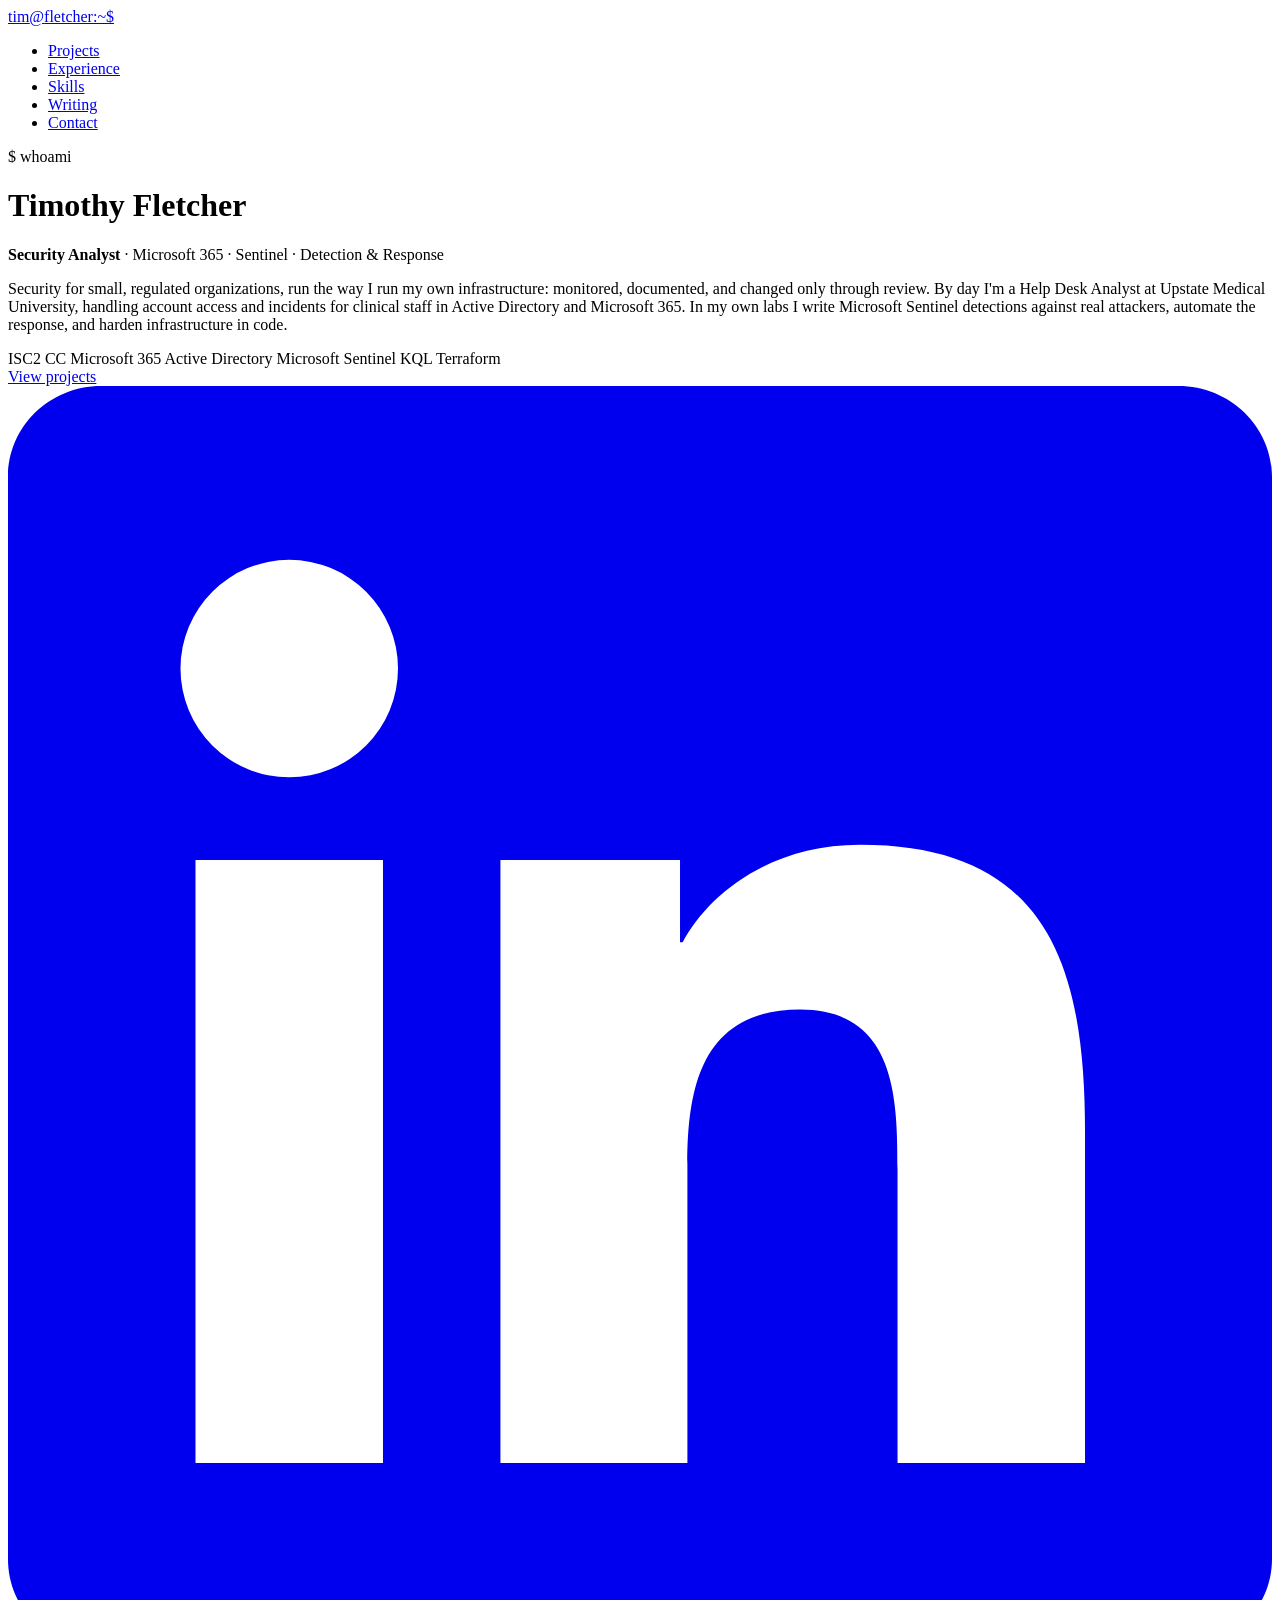
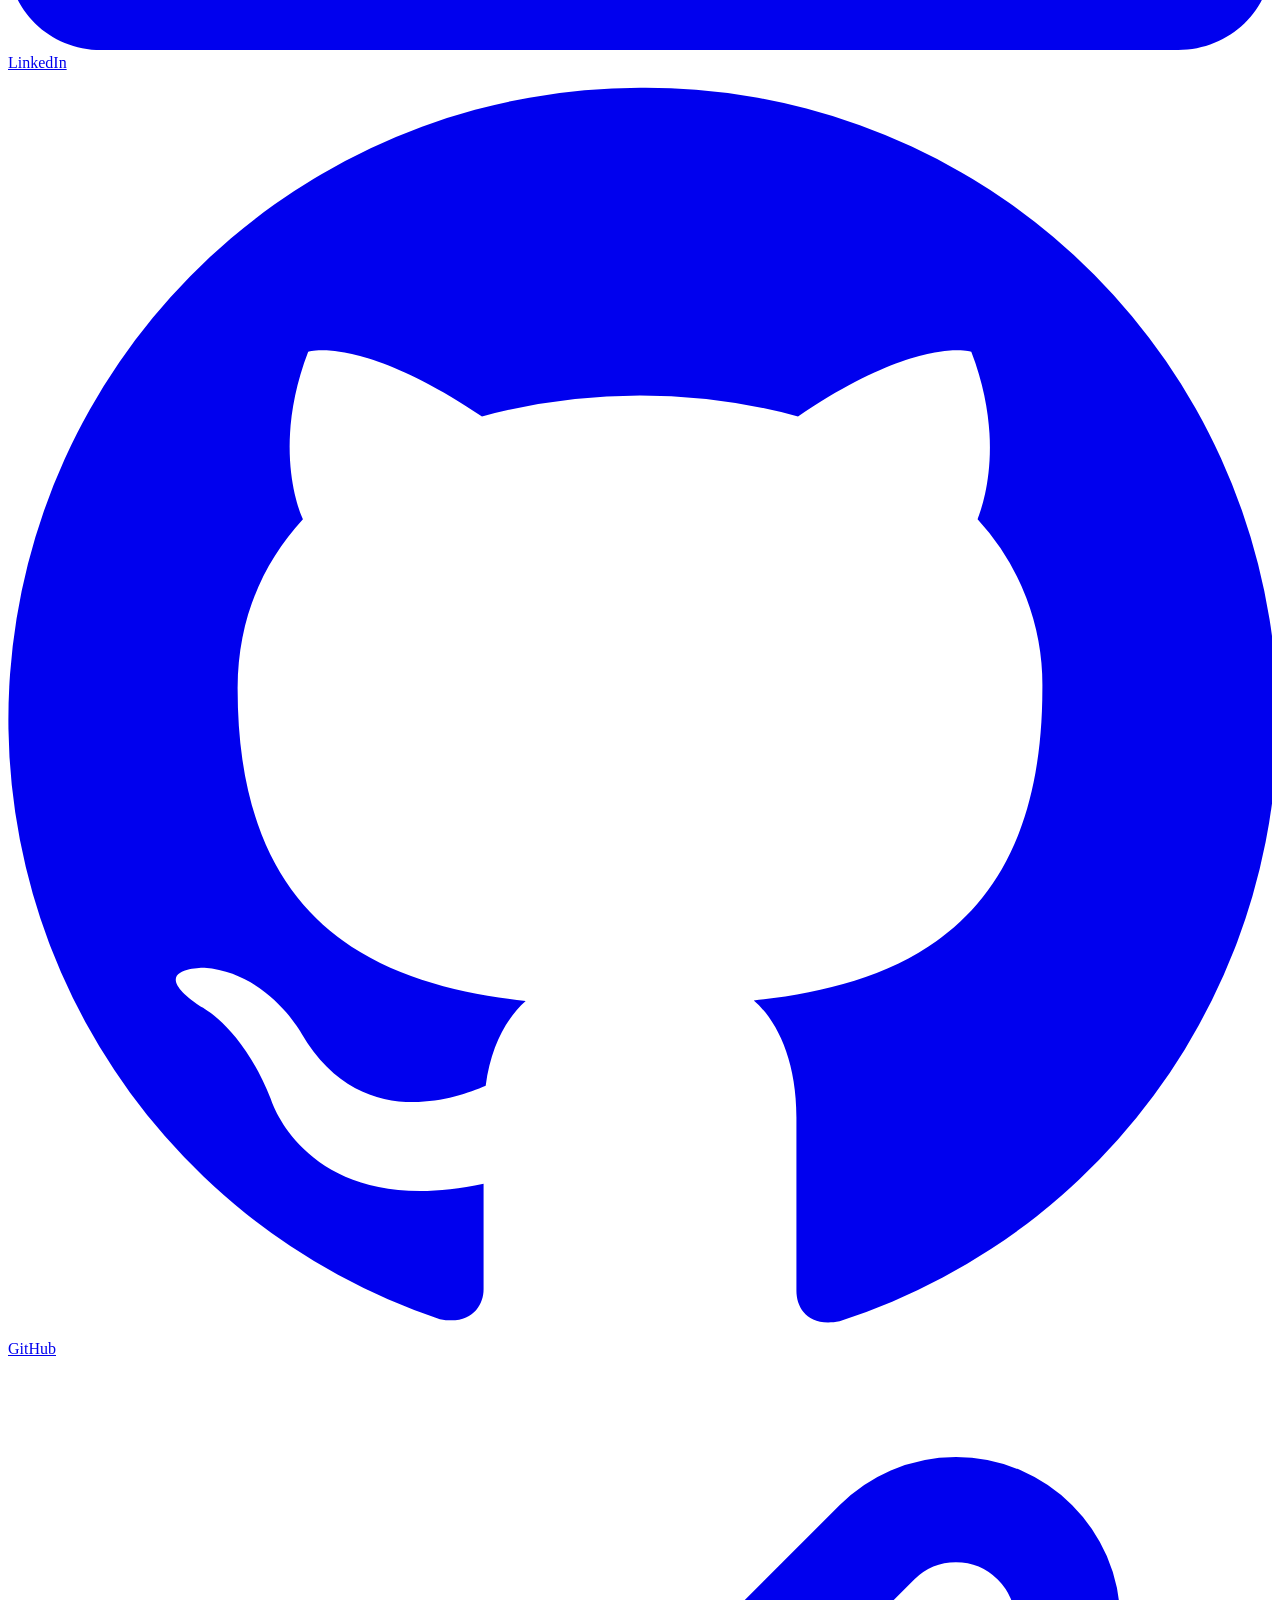
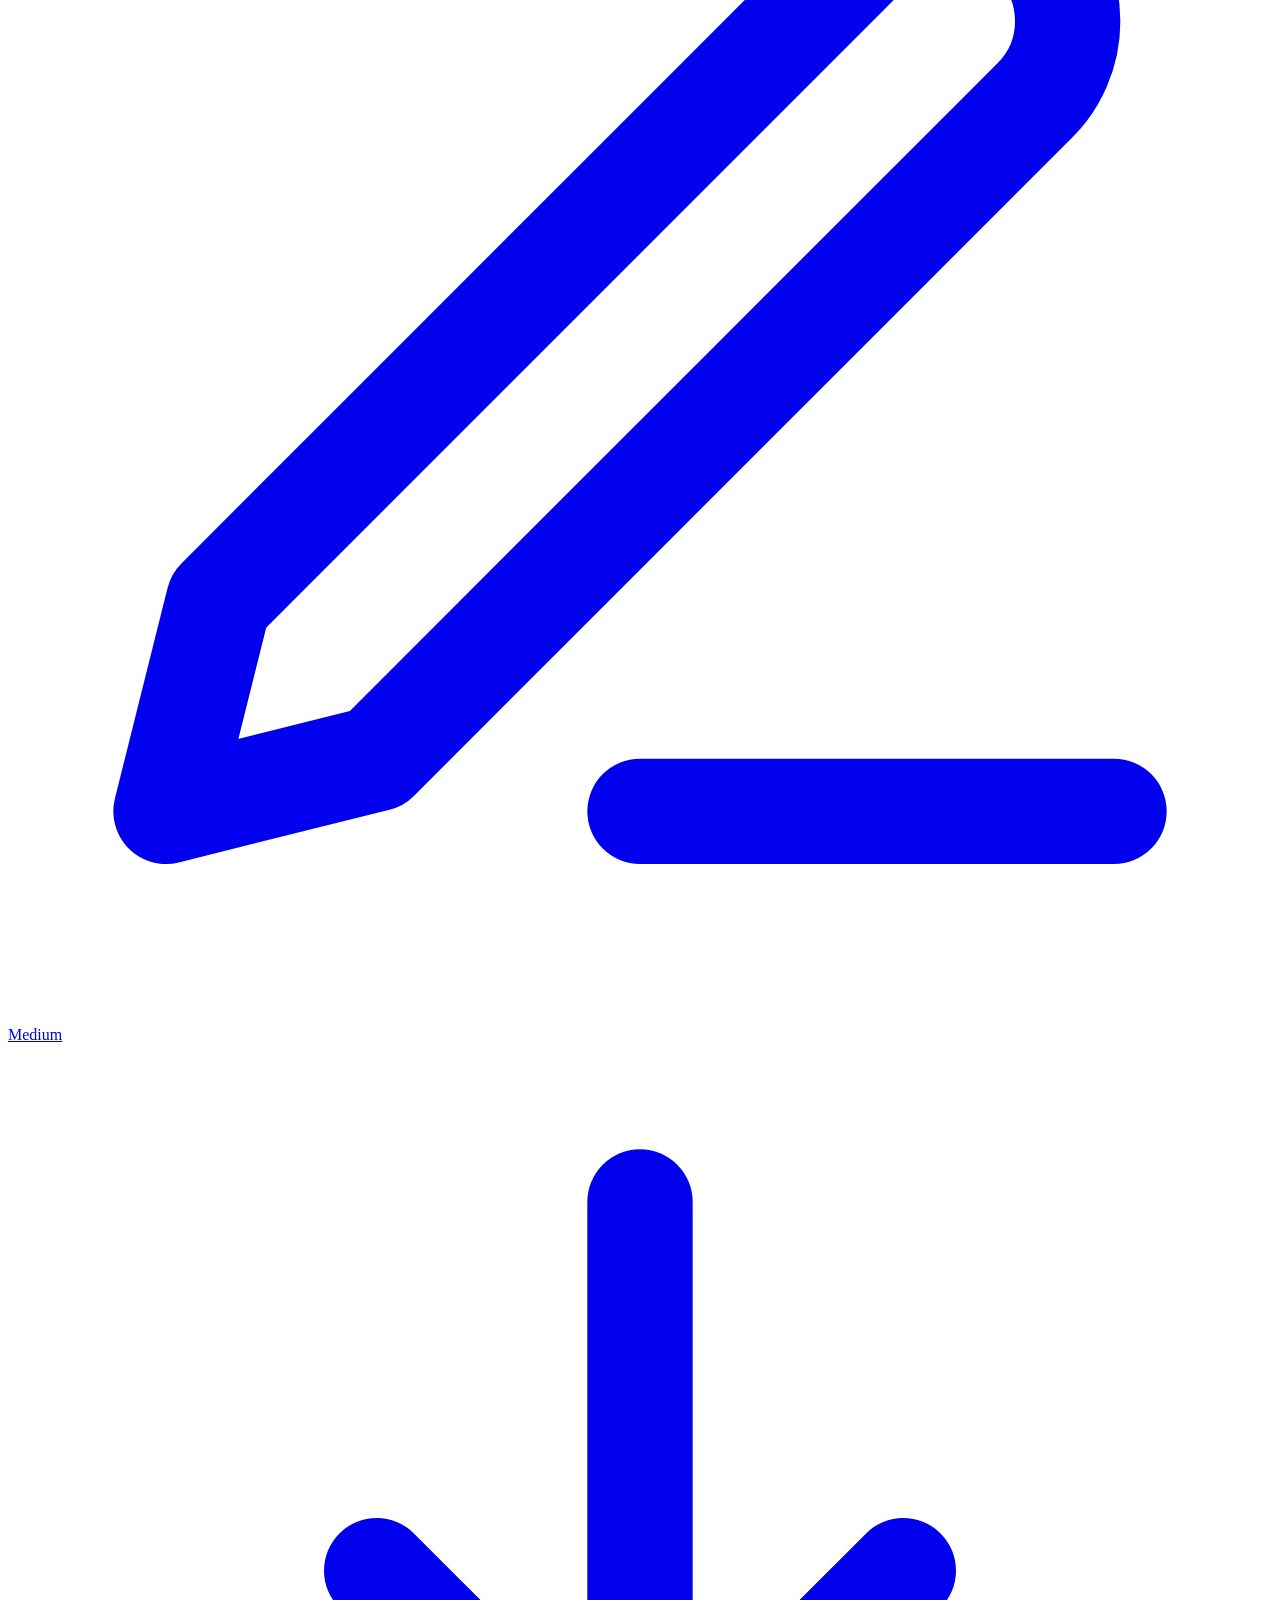
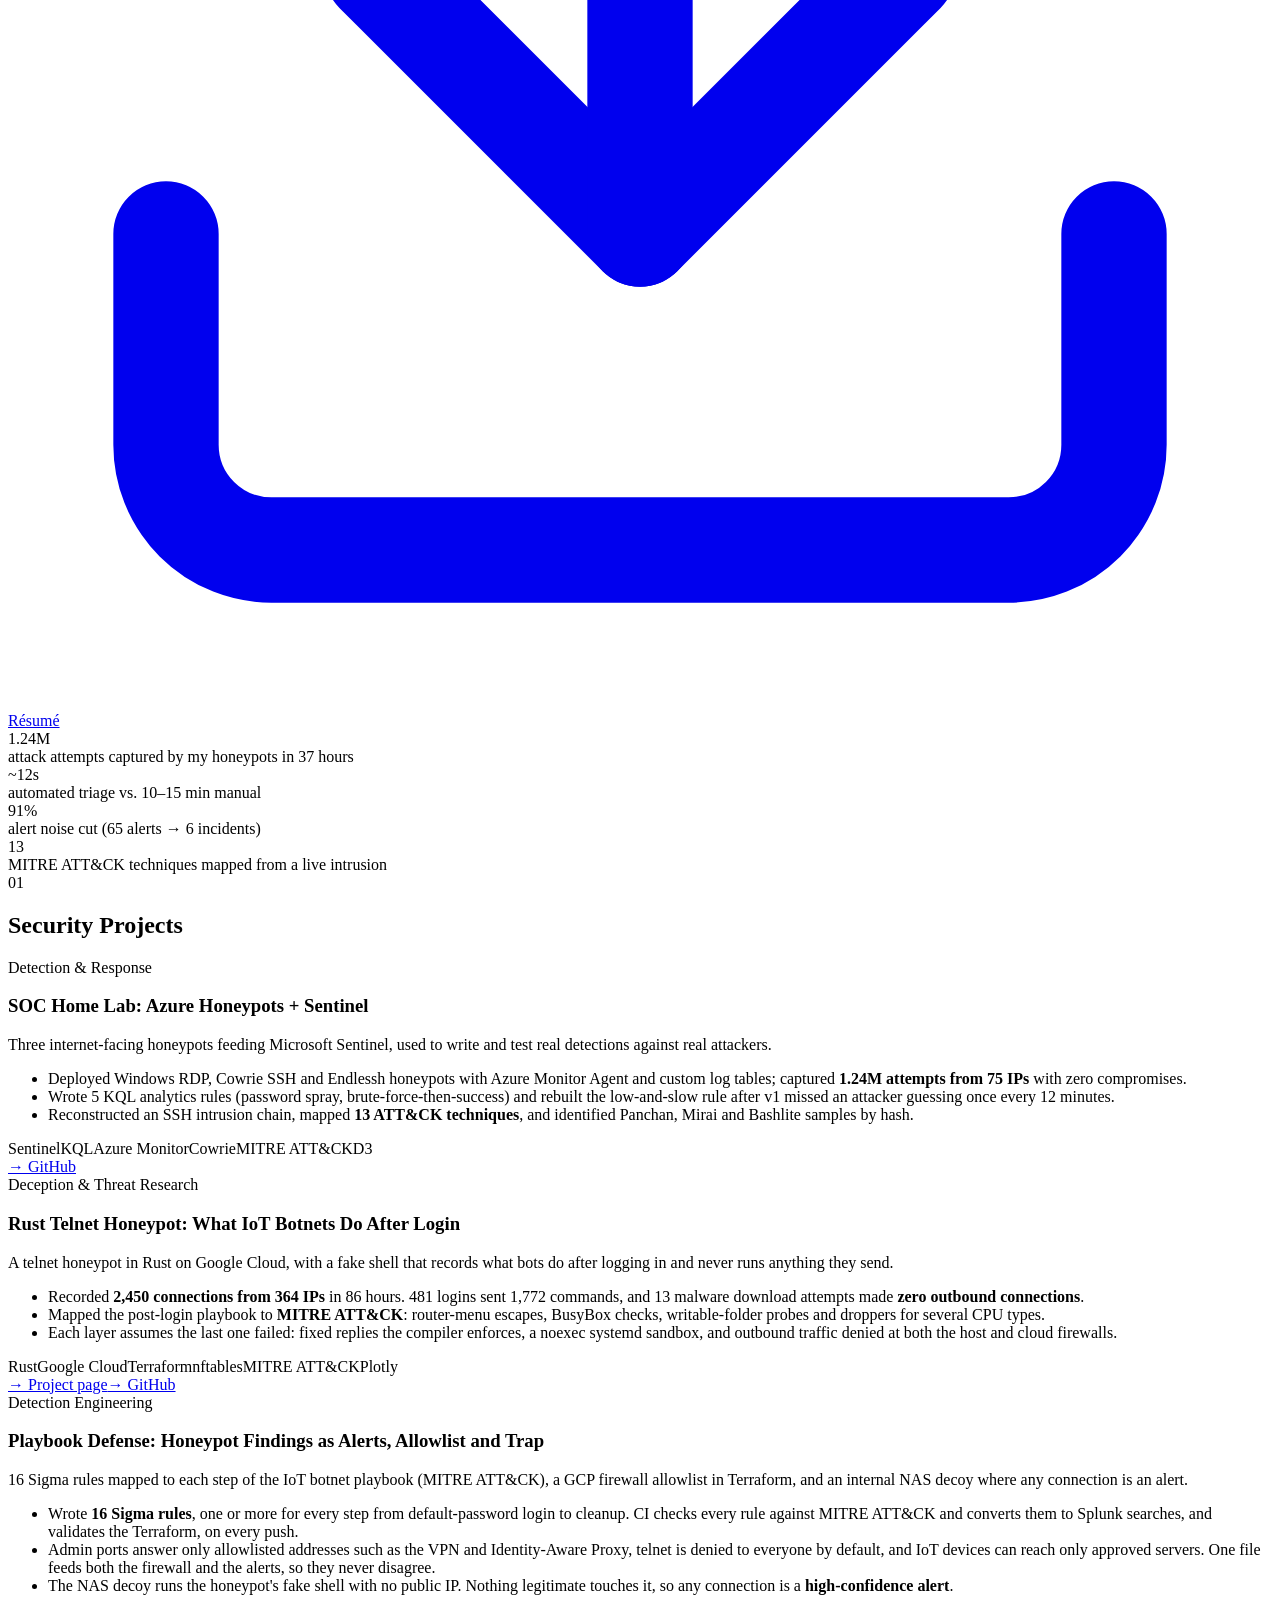
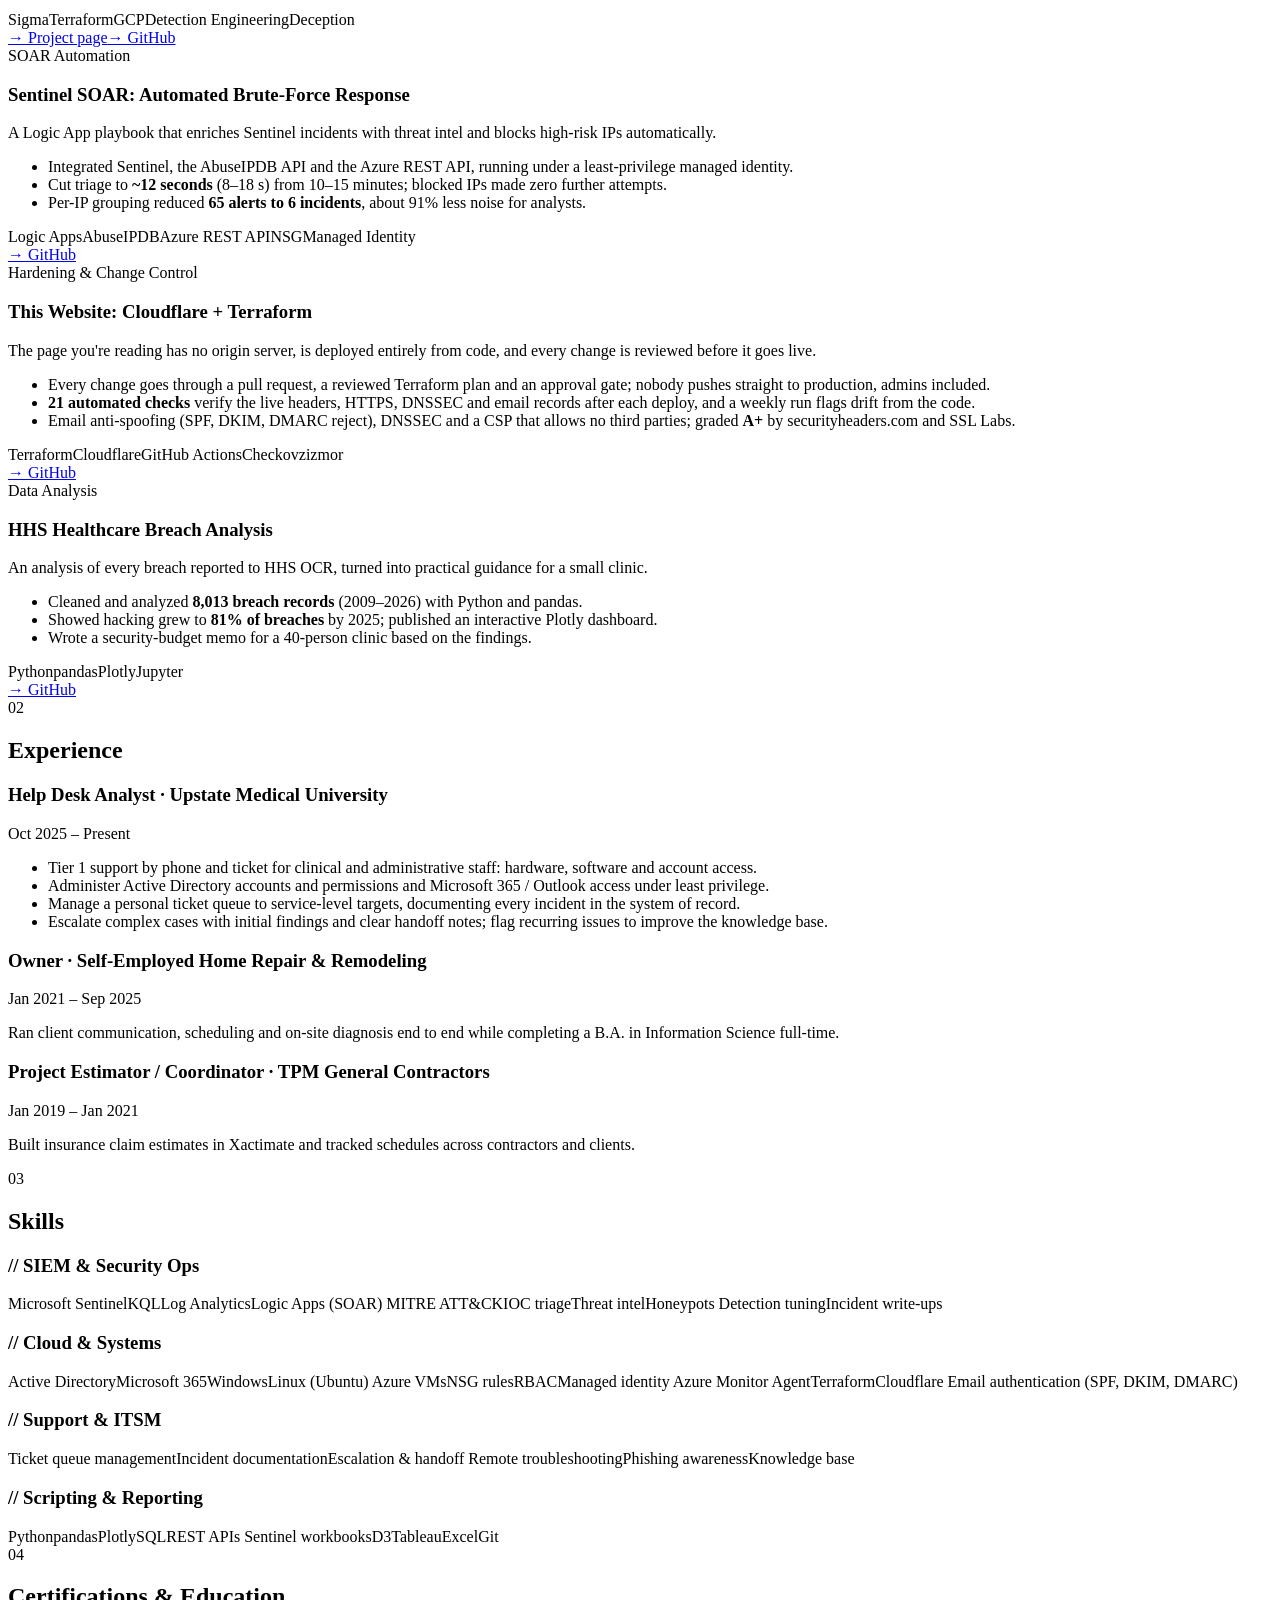
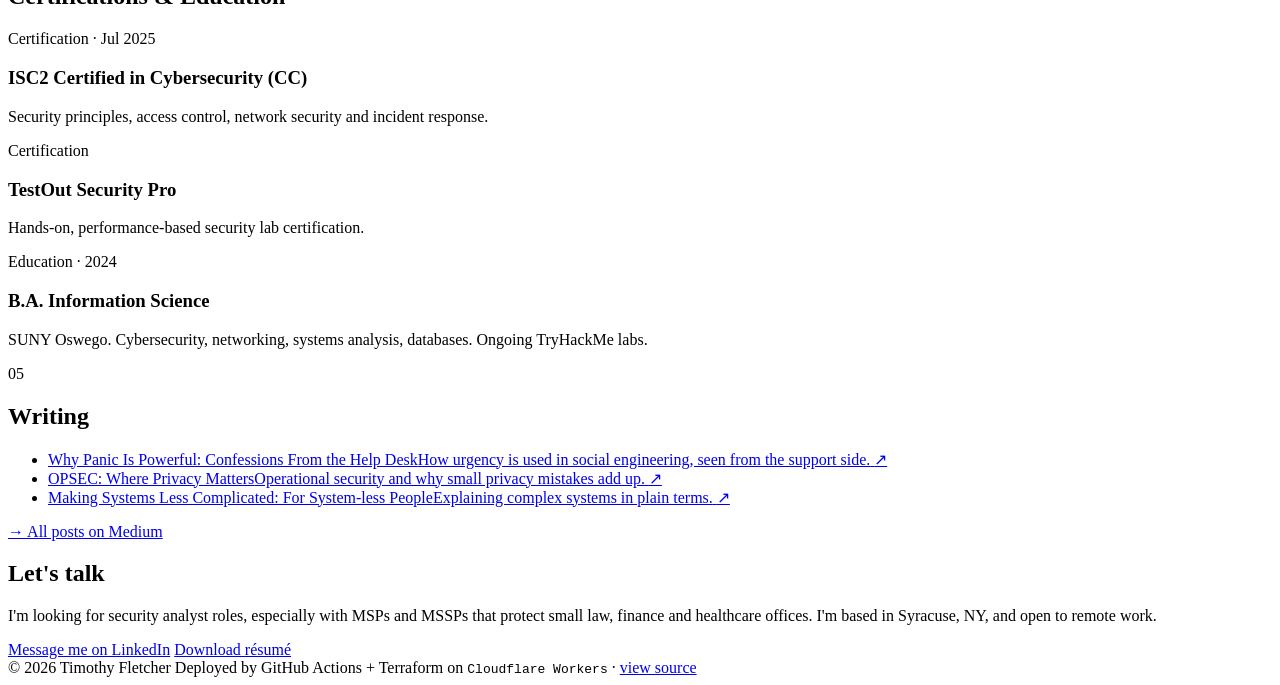
==== commit e434853f: "Add a Playbook Defense project page Co-Authored-By: Claude Opus 5.5 <noreply@anthropic.com>" ====
--- a/site/index.html
+++ b/site/index.html
@@ -116,7 +116,7 @@
           <li>The NAS decoy runs the honeypot's fake shell with no public IP. Nothing legitimate touches it, so any connection is a <b>high-confidence alert</b>.</li>
         </ul>
         <div class="stack"><span>Sigma</span><span>Terraform</span><span>GCP</span><span>Detection Engineering</span><span>Deception</span></div>
-        <div class="links"><a href="https://github.com/NotKornFlakes/playbook-defense" target="_blank" rel="noopener">→ GitHub</a></div>
+        <div class="links"><a href="/playbook-defense/">→ Project page</a><a href="https://github.com/NotKornFlakes/playbook-defense" target="_blank" rel="noopener">→ GitHub</a></div>
       </article>
 
       <article class="card">
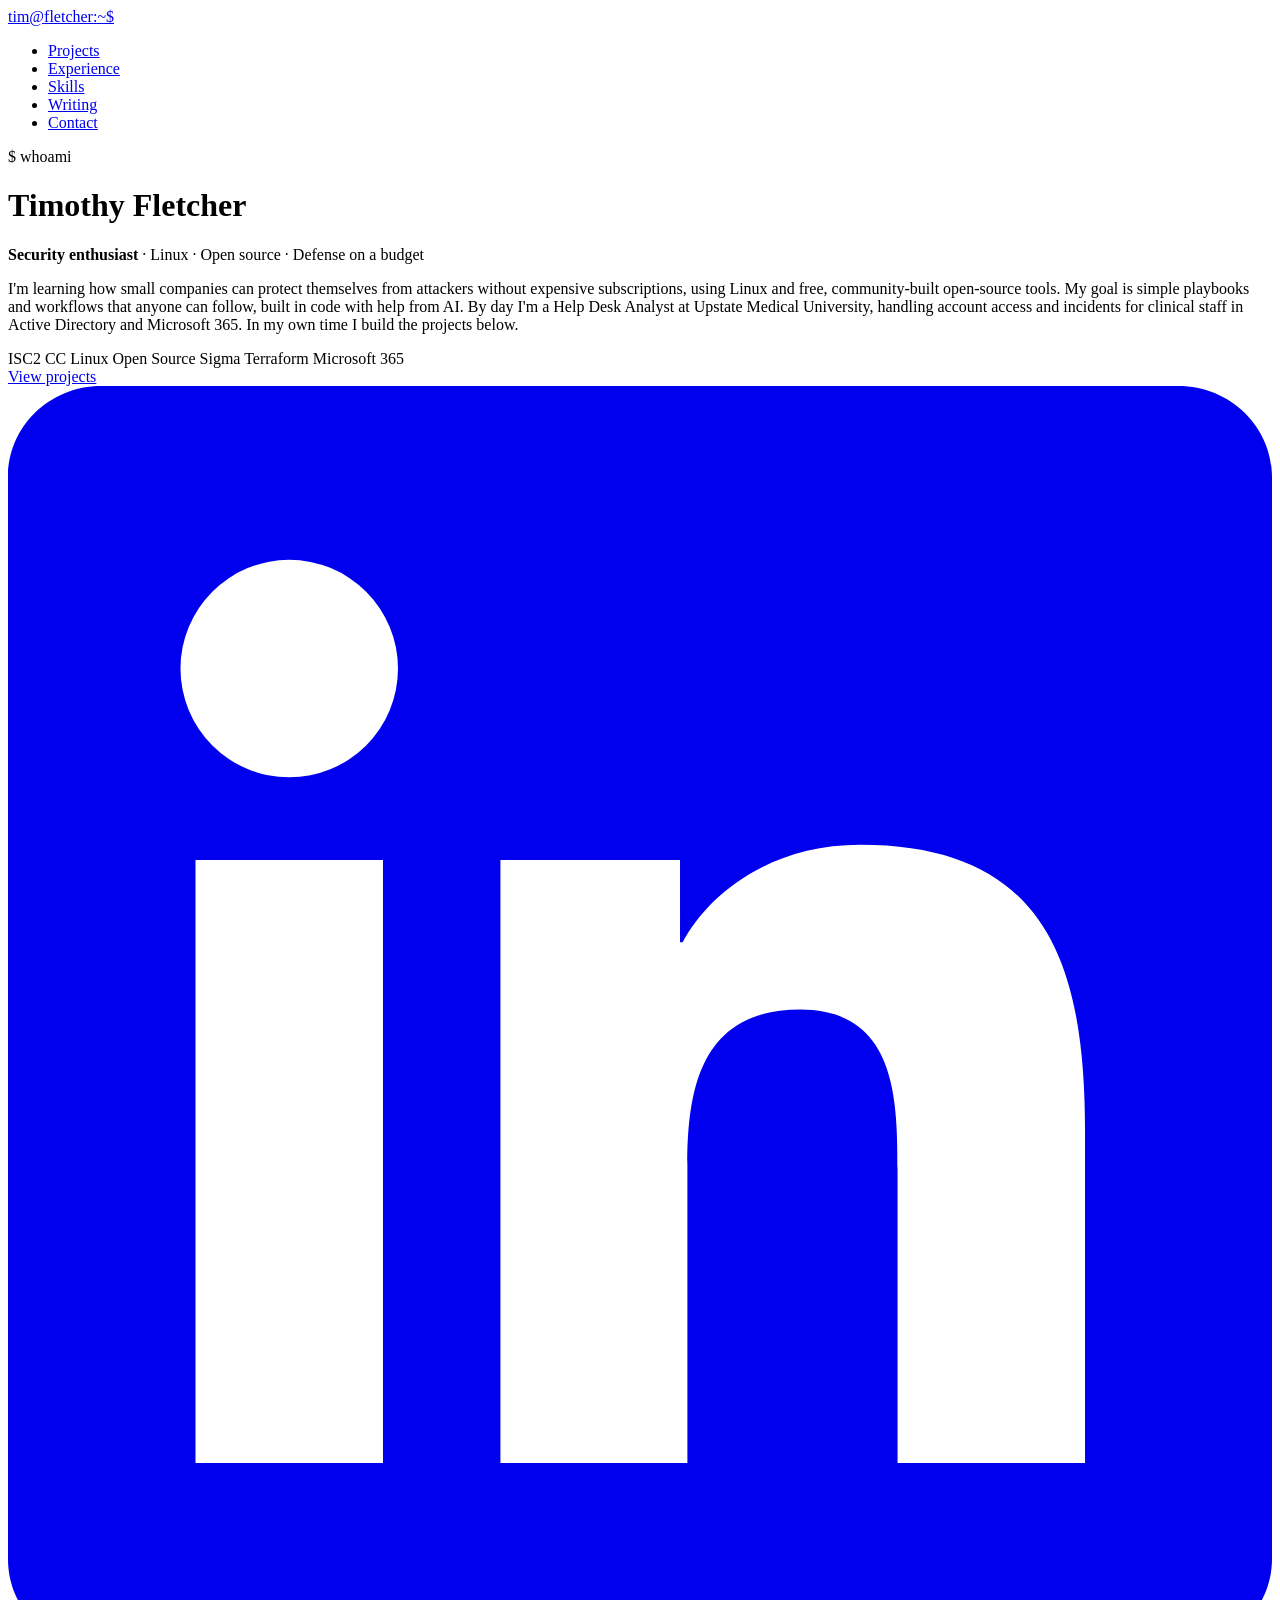
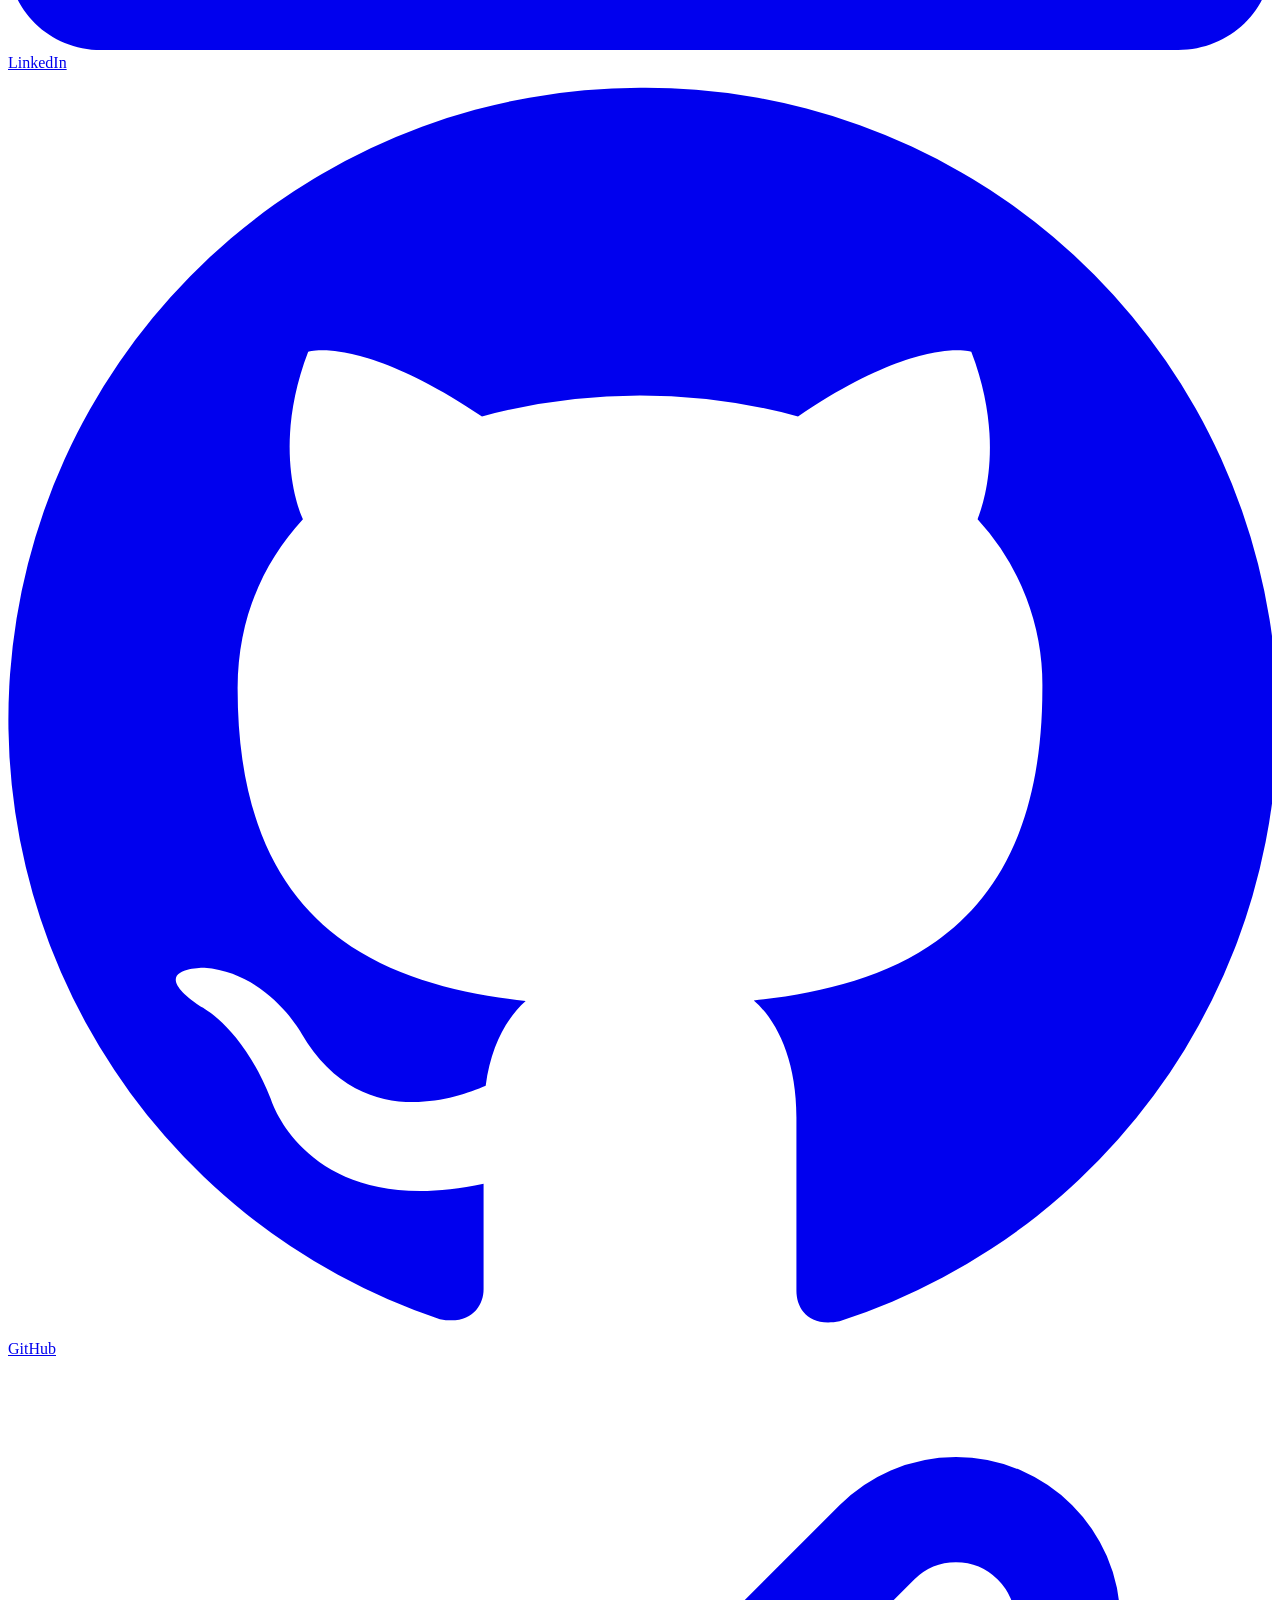
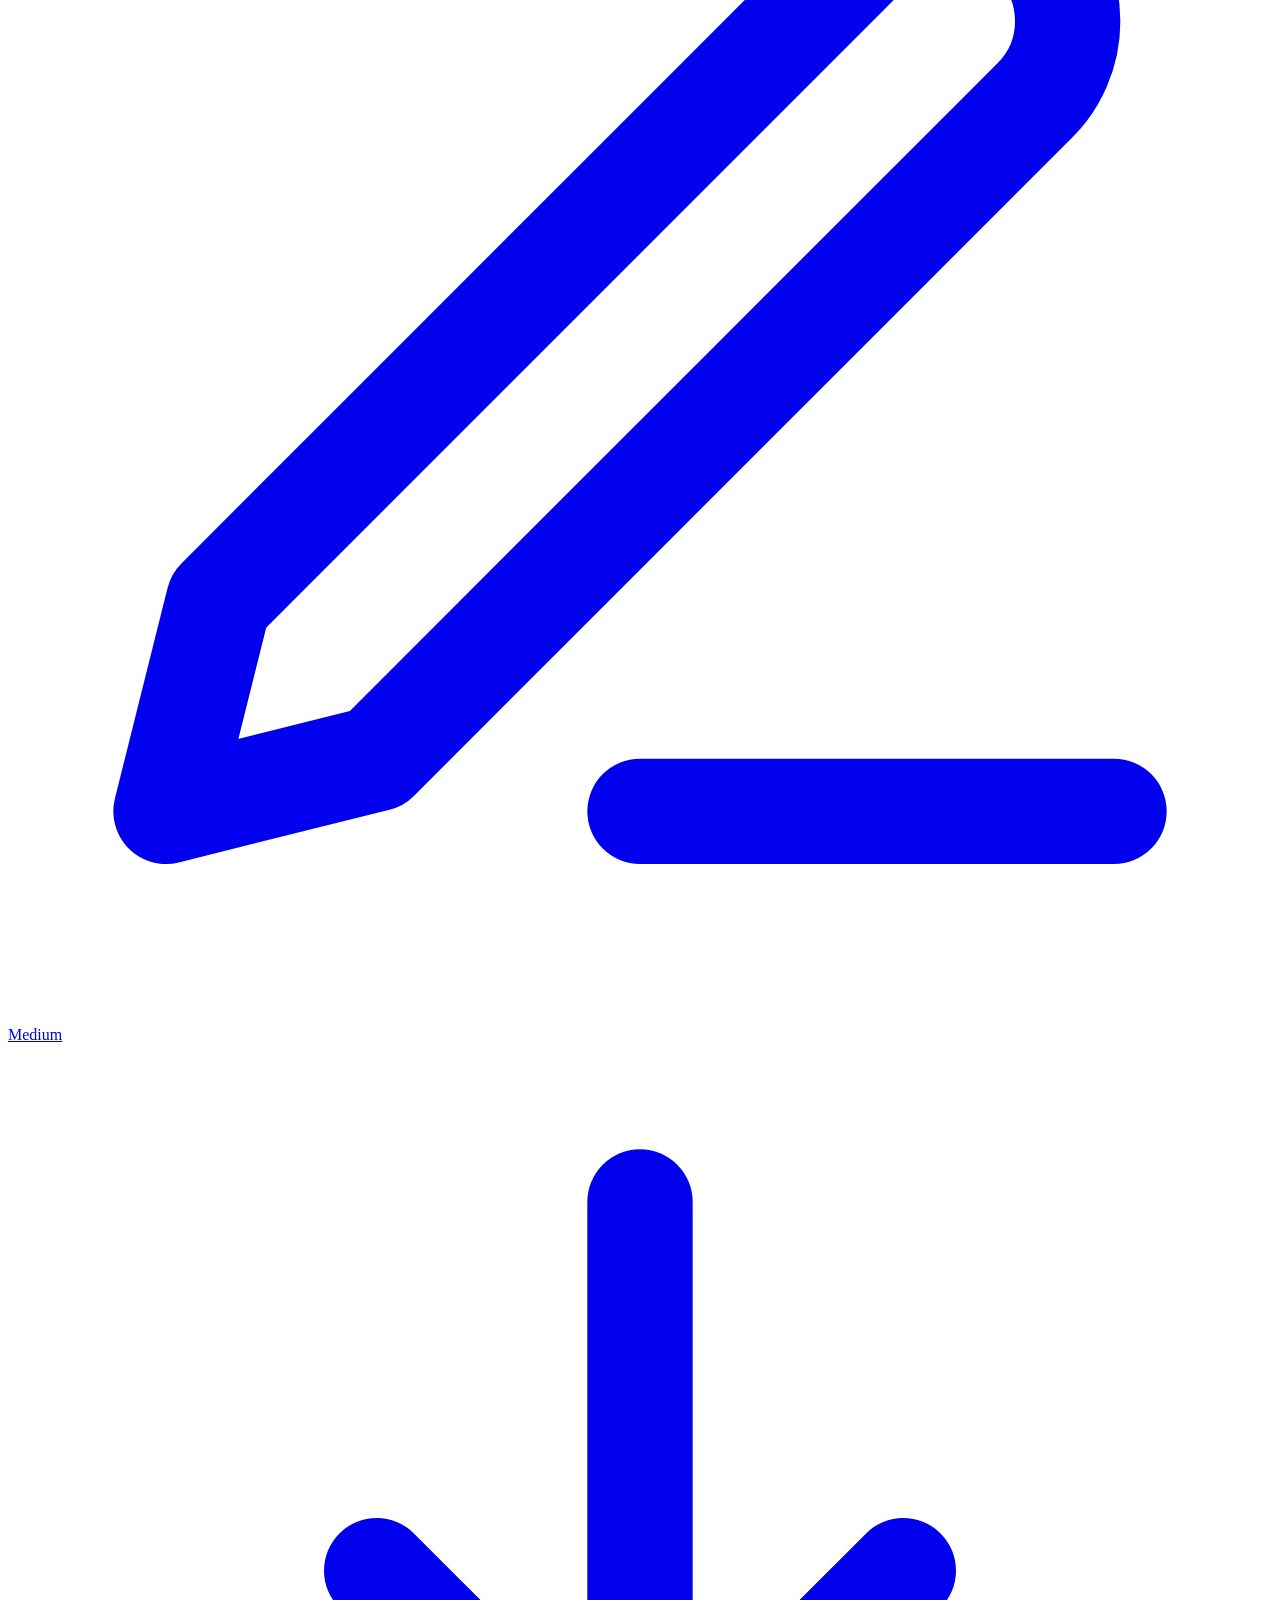
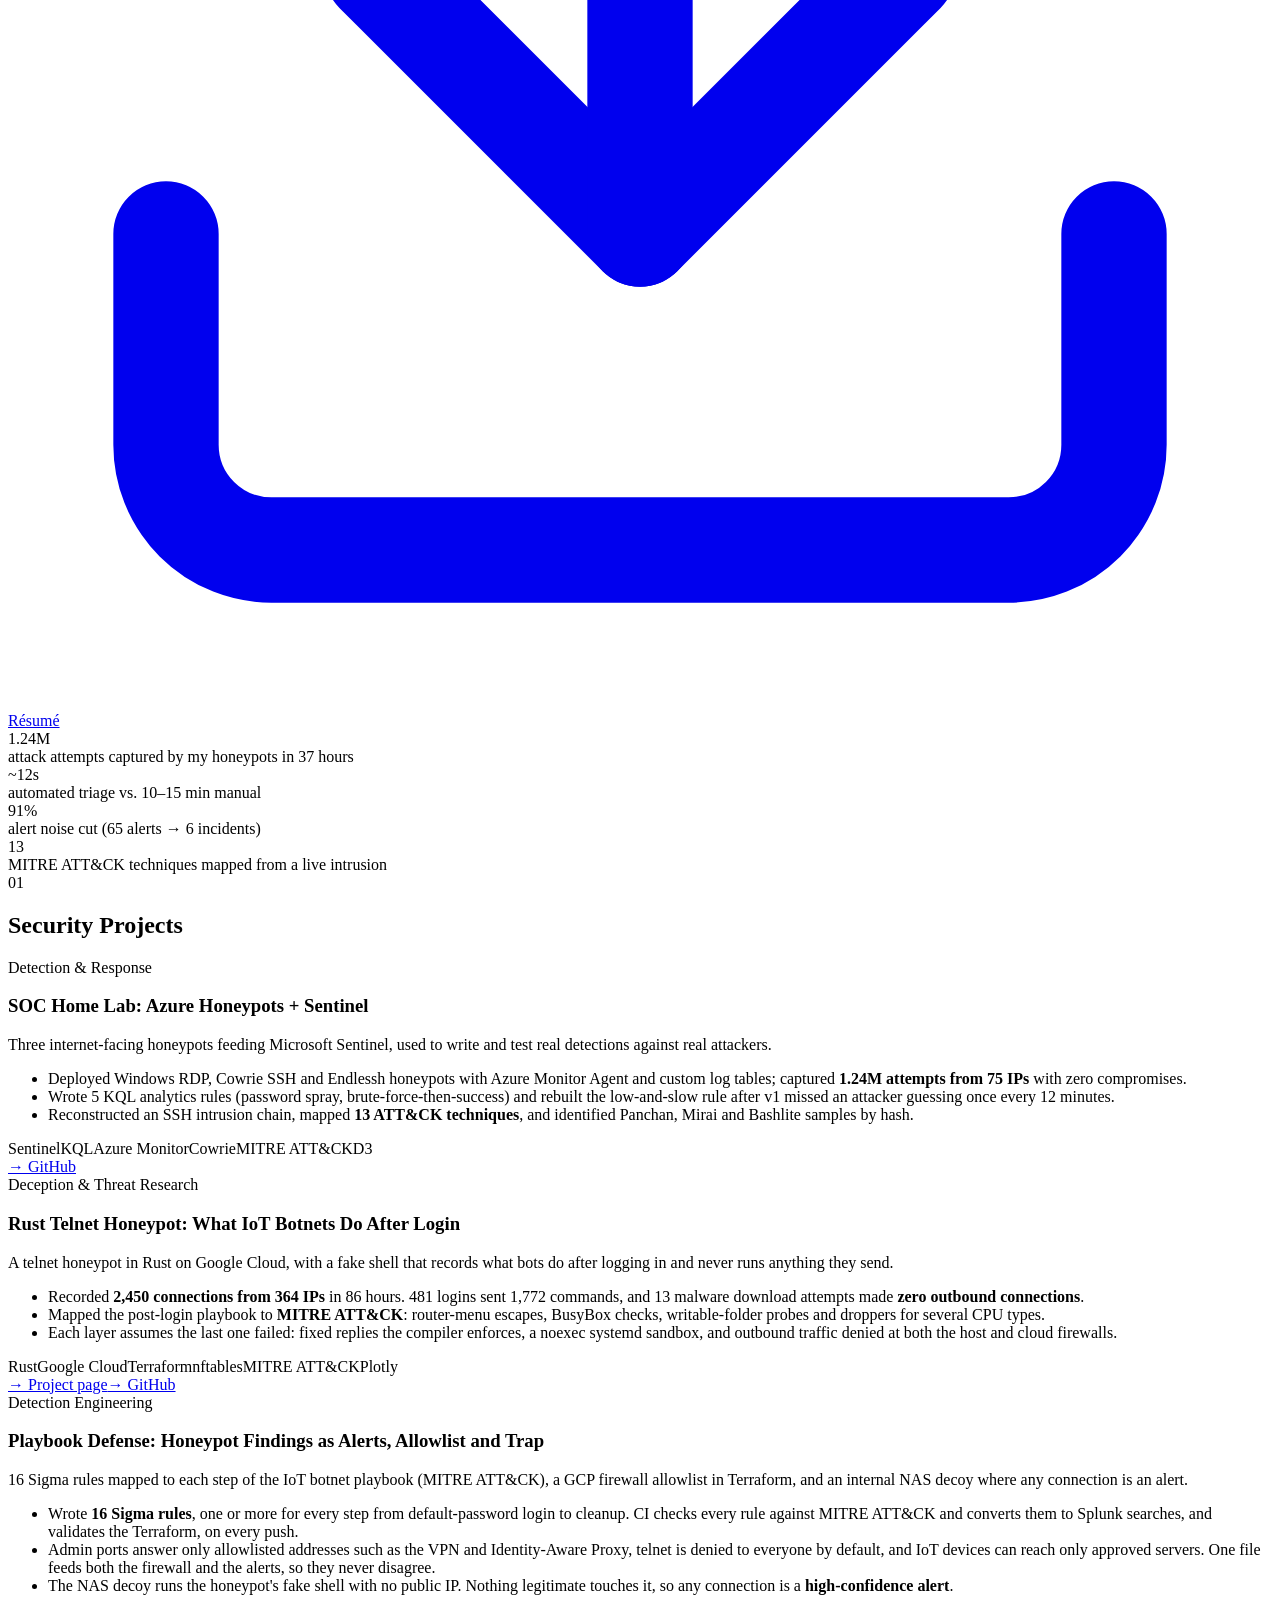
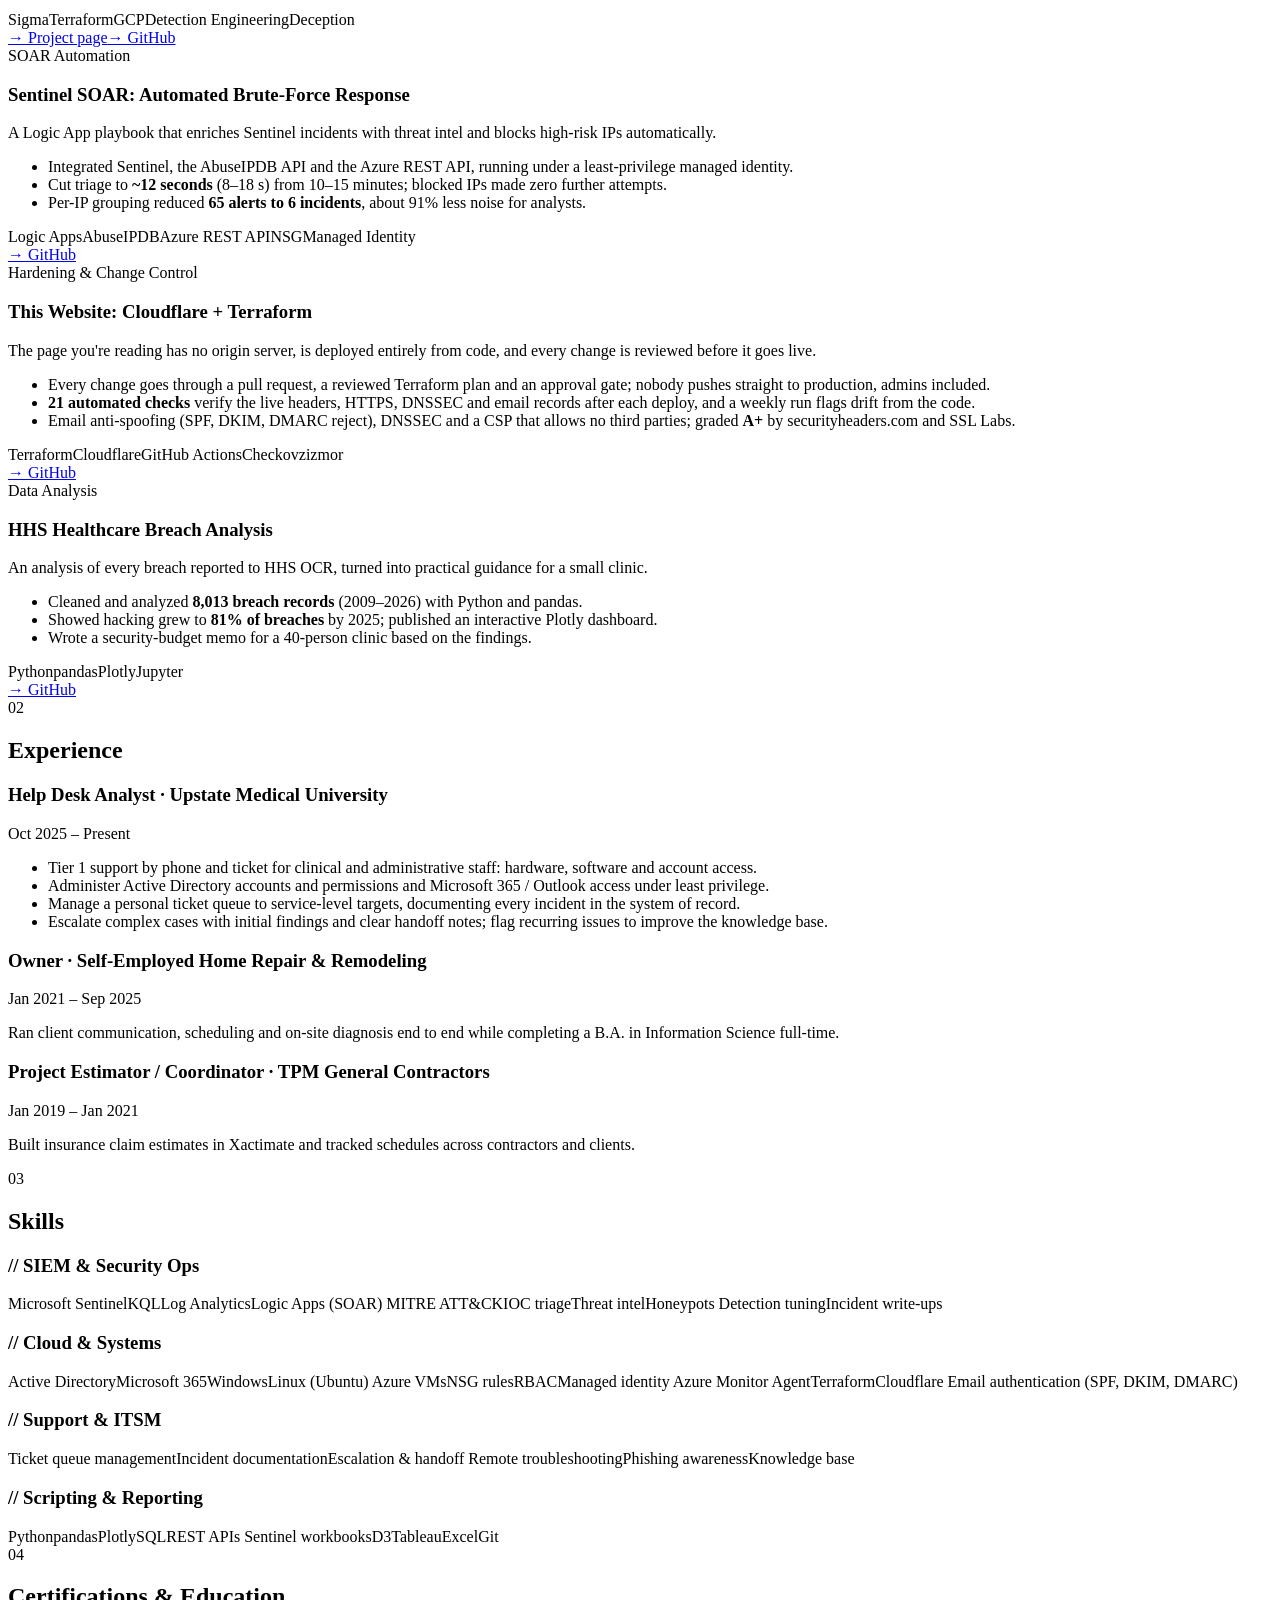
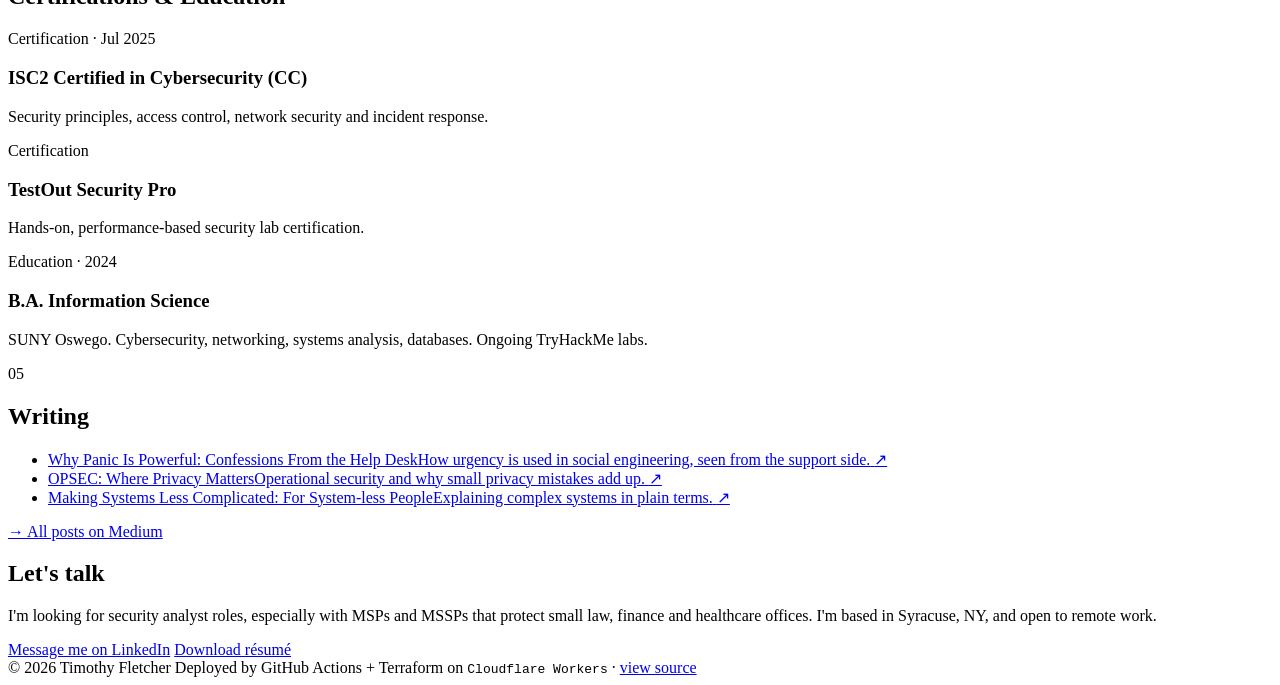
==== commit 9177f253: "Rewrite the homepage introduction so it doesn't oversell The title, meta description, role line, sum" ====
--- a/site/index.html
+++ b/site/index.html
@@ -4,8 +4,8 @@
 <meta charset="utf-8">
 <meta name="viewport" content="width=device-width, initial-scale=1">
 <meta name="color-scheme" content="dark light">
-<title>Timothy Fletcher · Security Analyst</title>
-<meta name="description" content="Timothy Fletcher, security analyst: Microsoft 365, Microsoft Sentinel detections in KQL, SOAR automation and change-controlled infrastructure as code.">
+<title>Timothy Fletcher · Open-Source Security on a Budget</title>
+<meta name="description" content="Timothy Fletcher is learning how small companies can defend themselves with Linux and open-source tools: honeypot research, Sigma detection rules and infrastructure as code.">
 <link rel="canonical" href="https://timfletcher.tech/">
 <link rel="icon" href="/favicon.svg" type="image/svg+xml">
 <link rel="preload" href="/fonts/inter-4.001-latin.woff2" as="font" type="font/woff2" crossorigin>
@@ -32,21 +32,21 @@
   <header class="hero">
     <div class="prompt">$ whoami <span class="cursor" aria-hidden="true"></span></div>
     <h1>Timothy Fletcher</h1>
-    <p class="role"><strong>Security Analyst</strong> · Microsoft 365 · Sentinel · Detection &amp; Response</p>
+    <p class="role"><strong>Security enthusiast</strong> · Linux · Open source · Defense on a budget</p>
     <p class="summary">
-      Security for small, regulated organizations, run the way I run my own infrastructure: monitored,
-      documented, and changed only through review. By day I'm a Help Desk Analyst at Upstate Medical
-      University, handling account access and incidents for clinical staff in Active Directory and
-      Microsoft 365. In my own labs I write Microsoft Sentinel detections against real attackers,
-      automate the response, and harden infrastructure in code.
+      I'm learning how small companies can protect themselves from attackers without expensive
+      subscriptions, using Linux and free, community-built open-source tools. My goal is simple
+      playbooks and workflows that anyone can follow, built in code with help from AI. By day I'm a
+      Help Desk Analyst at Upstate Medical University, handling account access and incidents for
+      clinical staff in Active Directory and Microsoft 365. In my own time I build the projects below.
     </p>
     <div class="tags">
       <span class="tag">ISC2 CC</span>
+      <span class="tag">Linux</span>
+      <span class="tag">Open Source</span>
+      <span class="tag">Sigma</span>
+      <span class="tag">Terraform</span>
       <span class="tag">Microsoft 365</span>
-      <span class="tag">Active Directory</span>
-      <span class="tag">Microsoft Sentinel</span>
-      <span class="tag">KQL</span>
-      <span class="tag">Terraform</span>
     </div>
     <div class="buttons">
       <a class="btn primary" href="#projects">View projects</a>
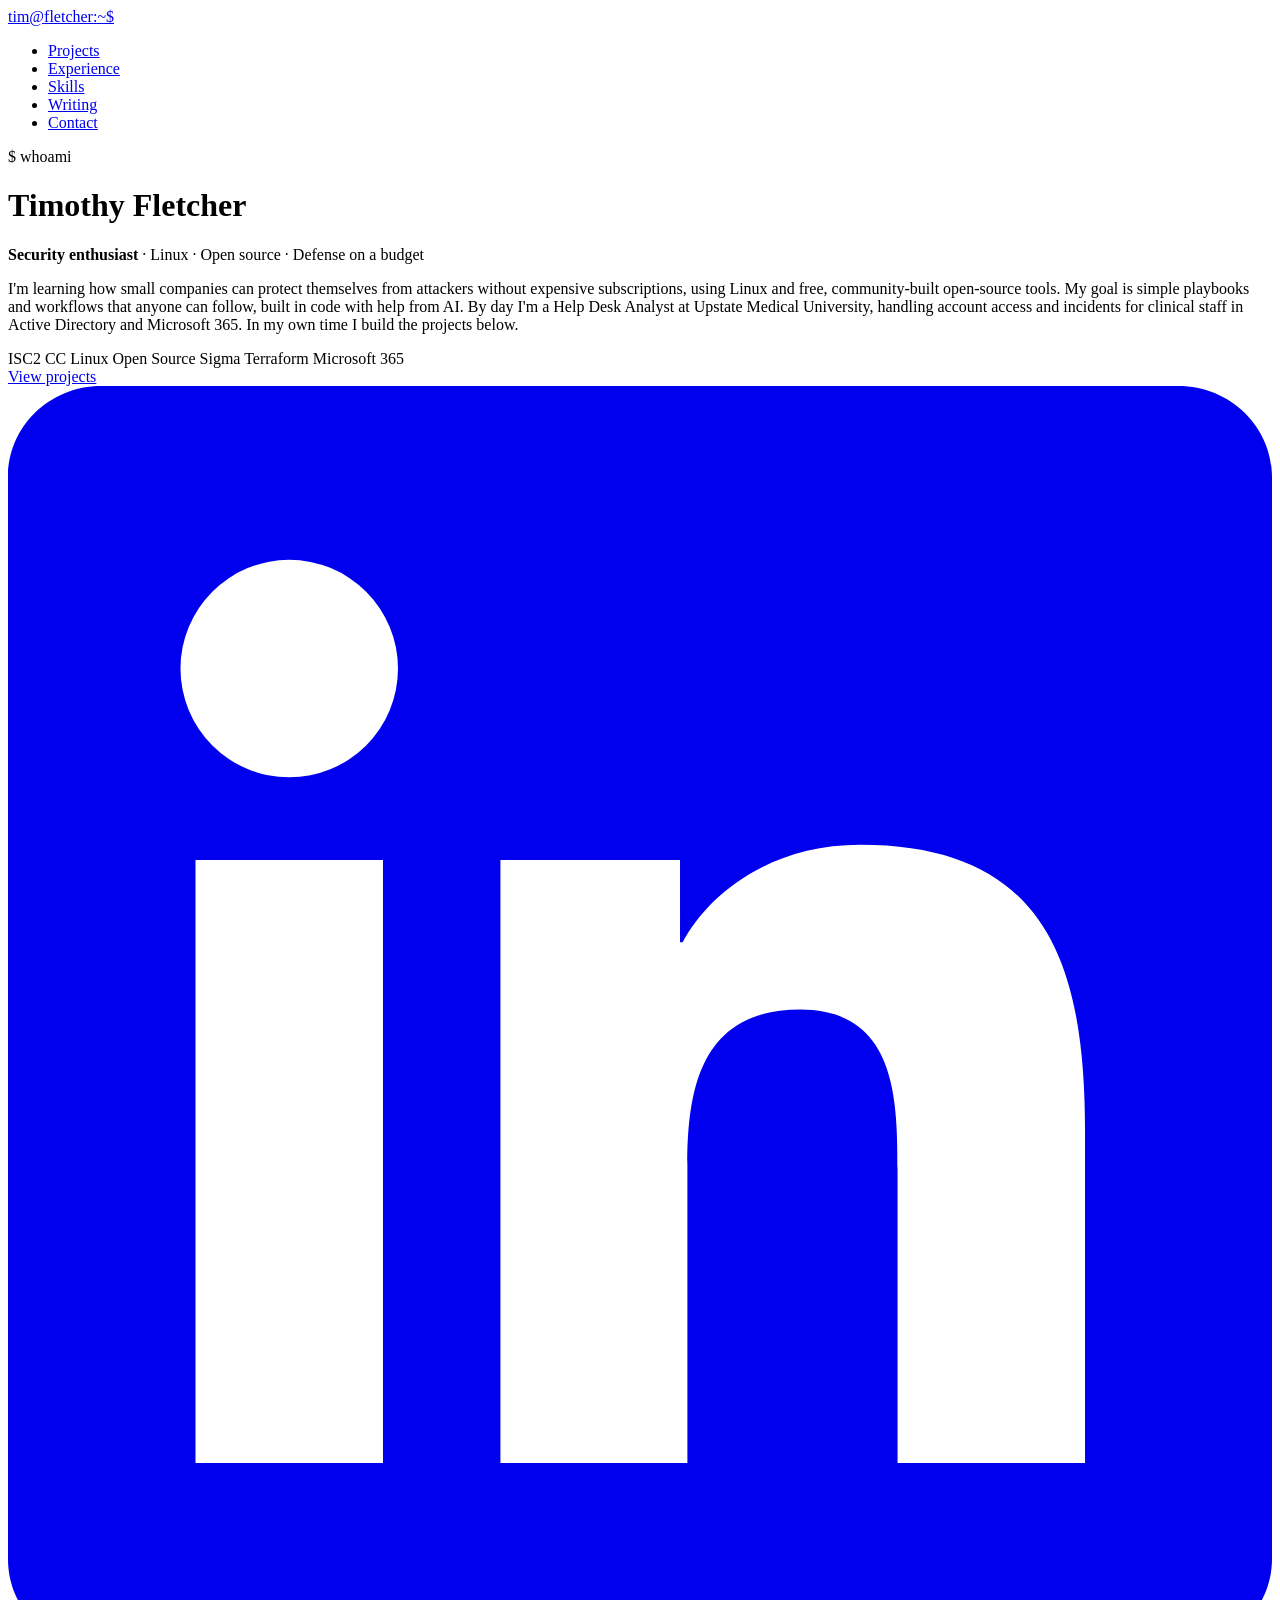
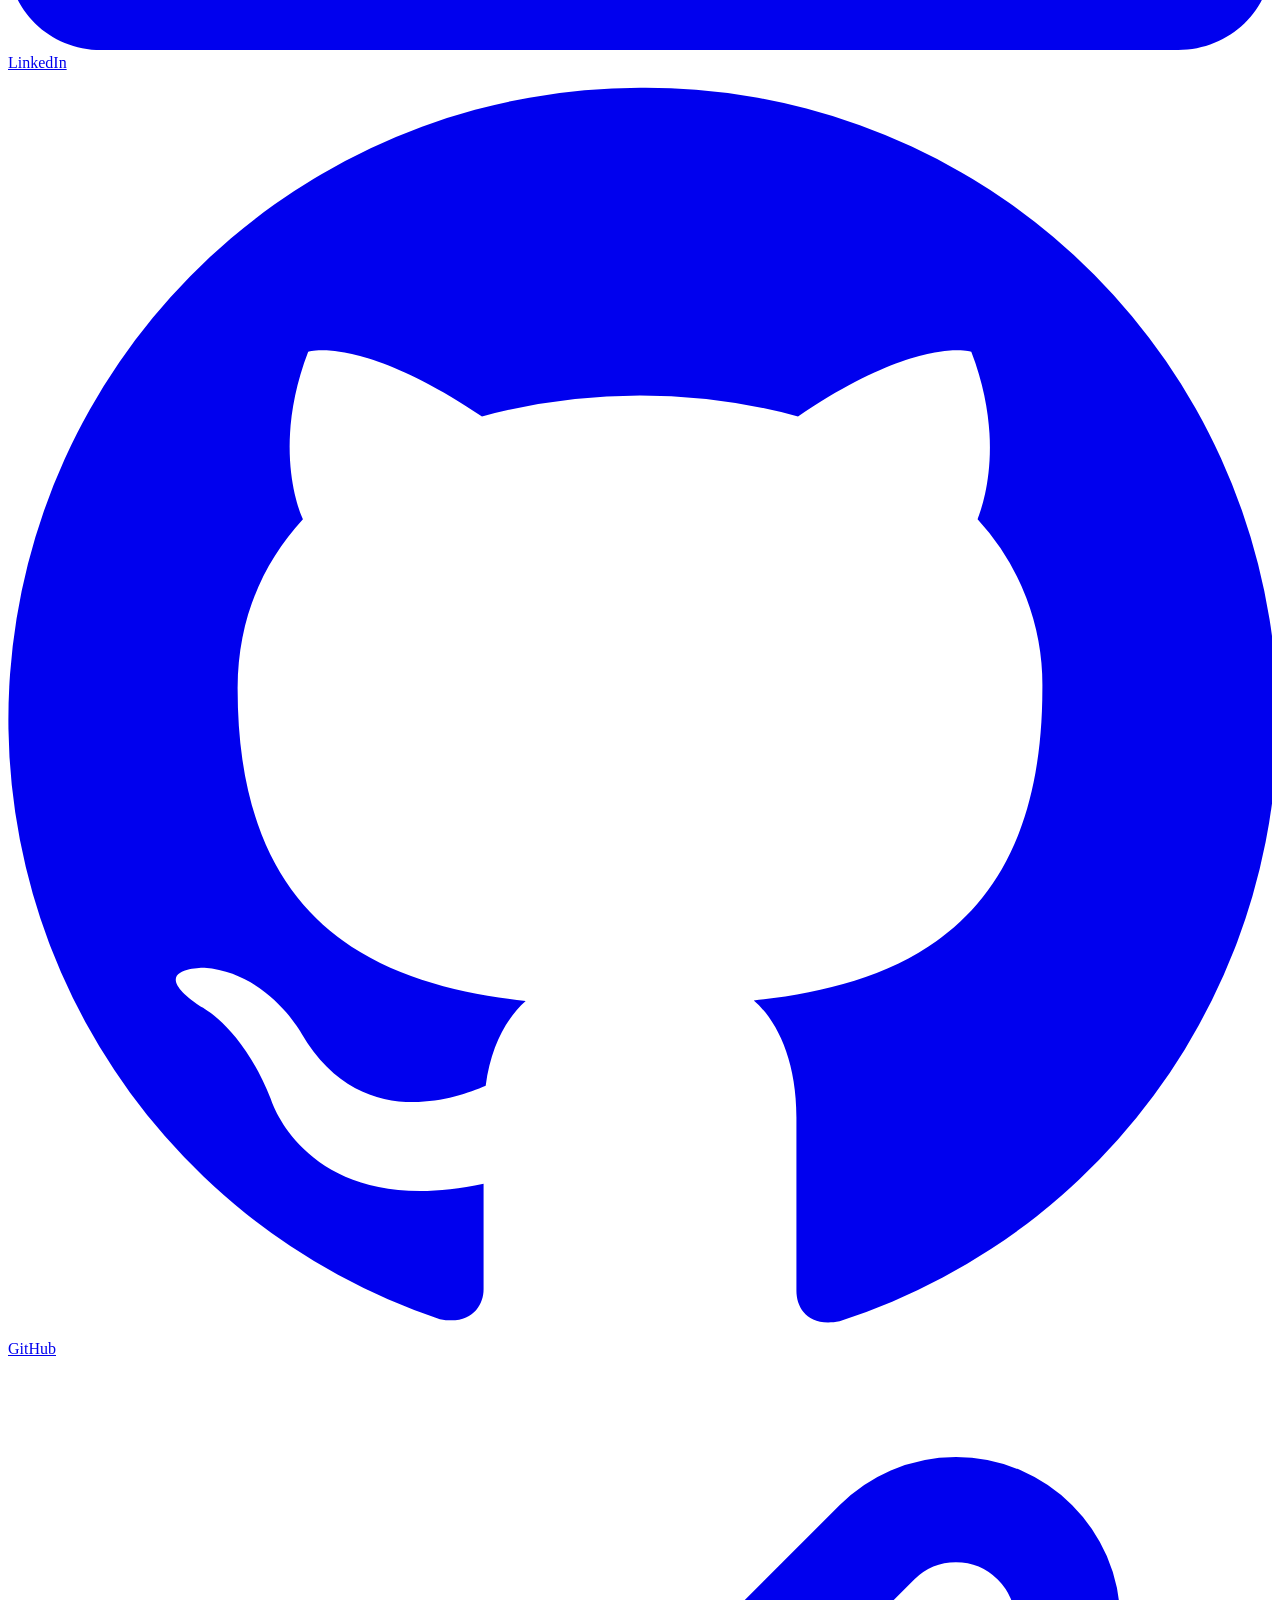
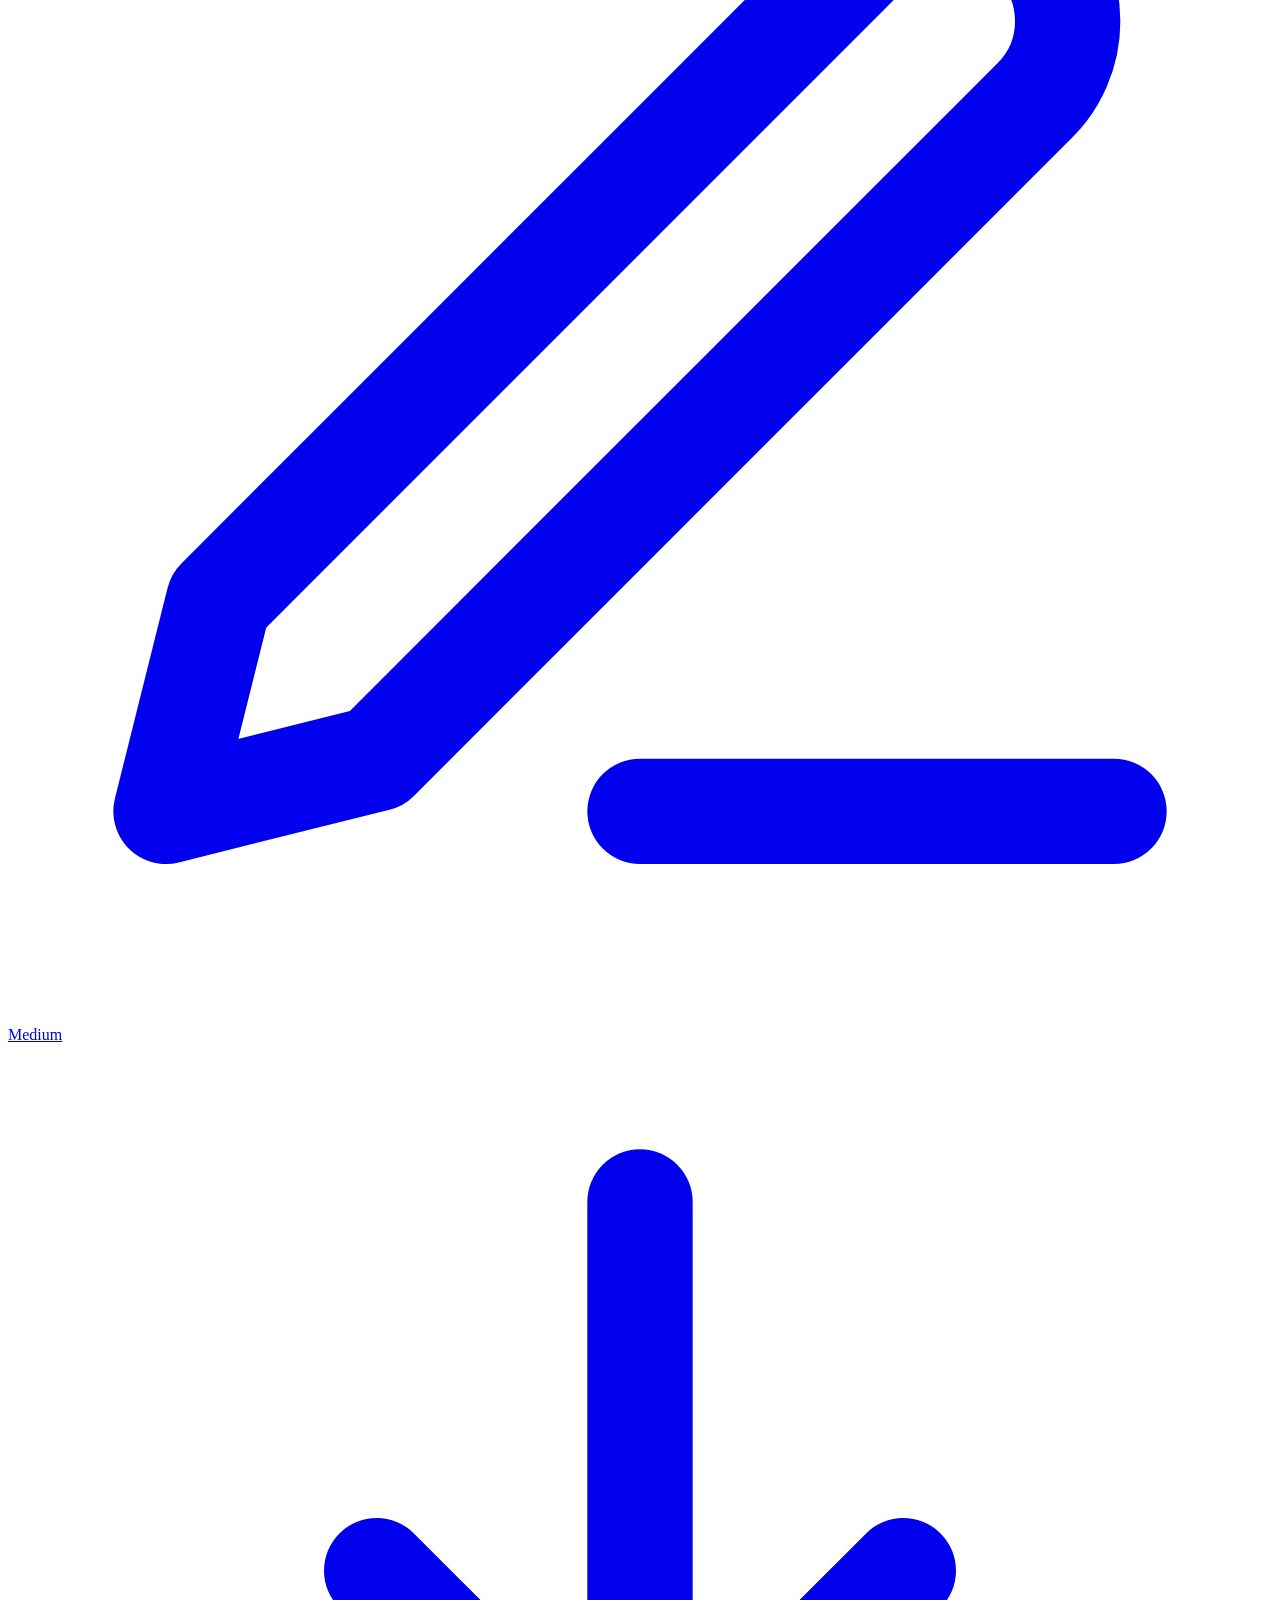
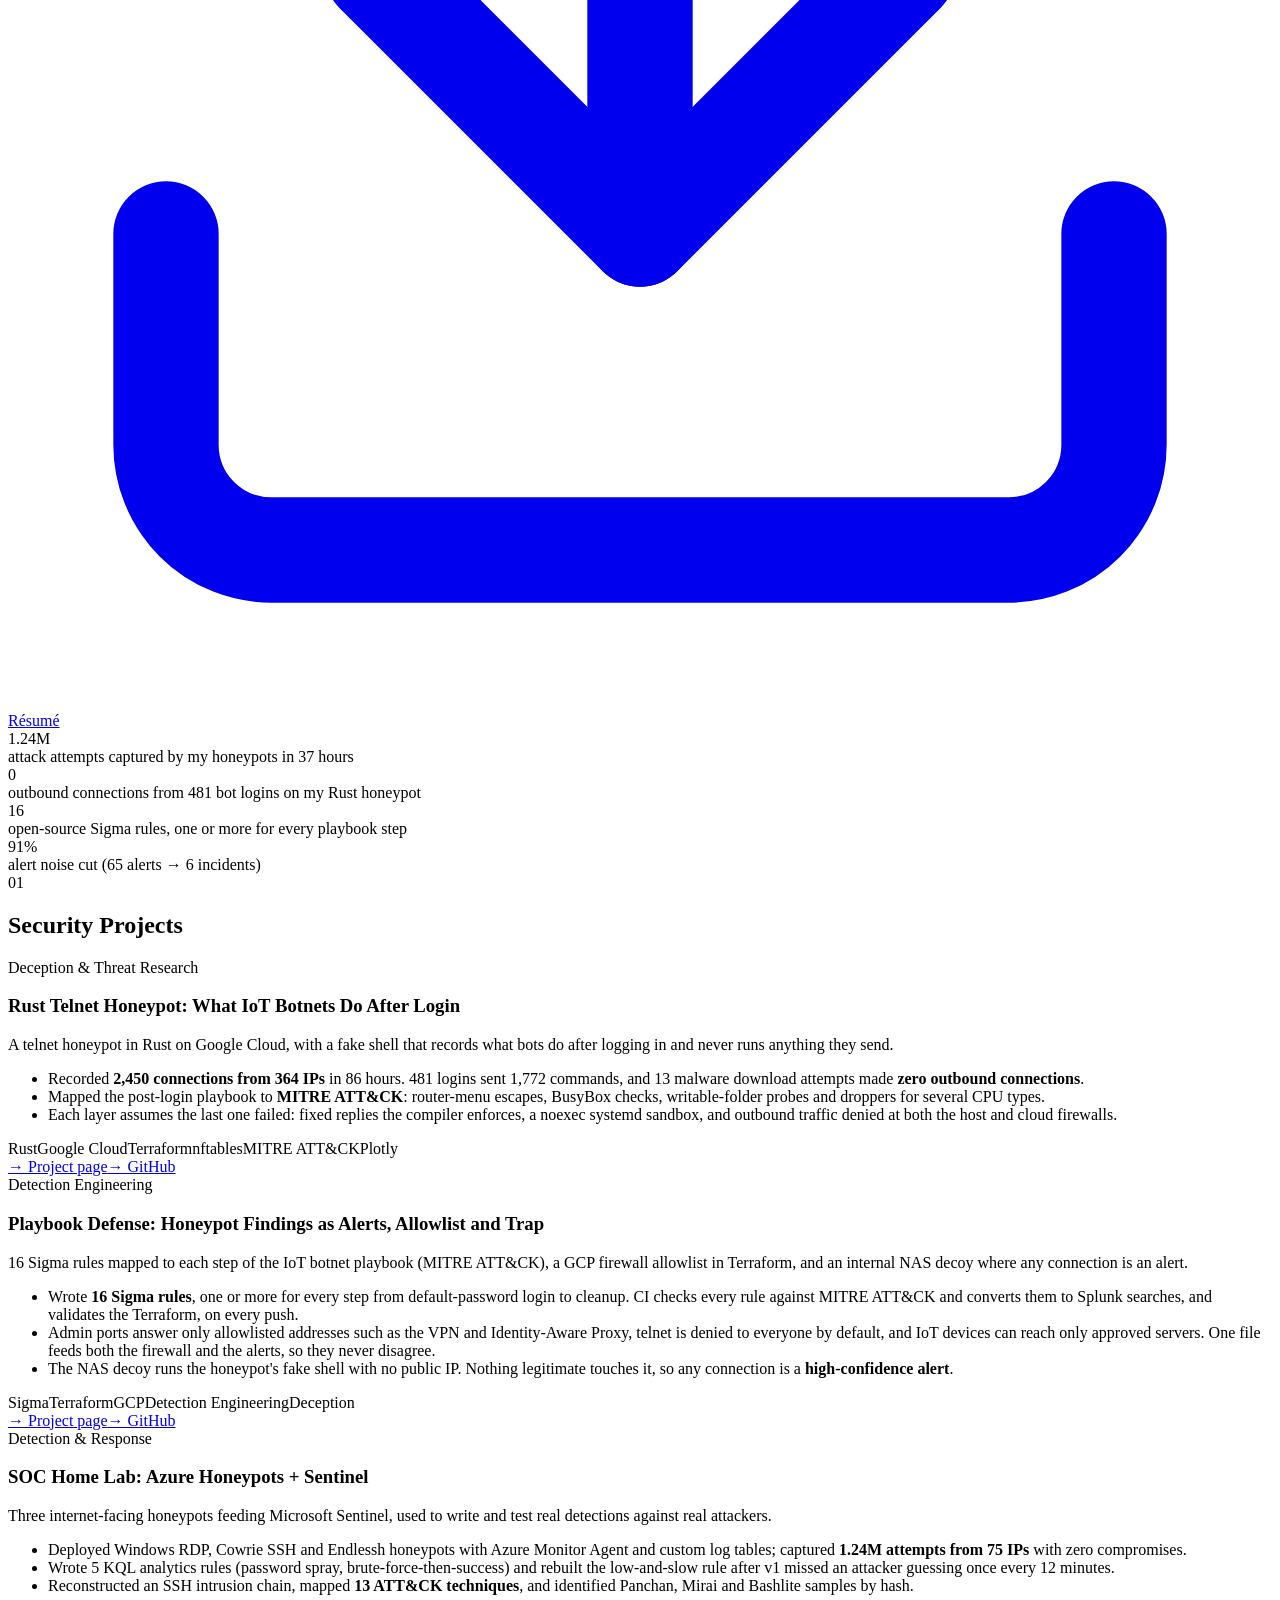
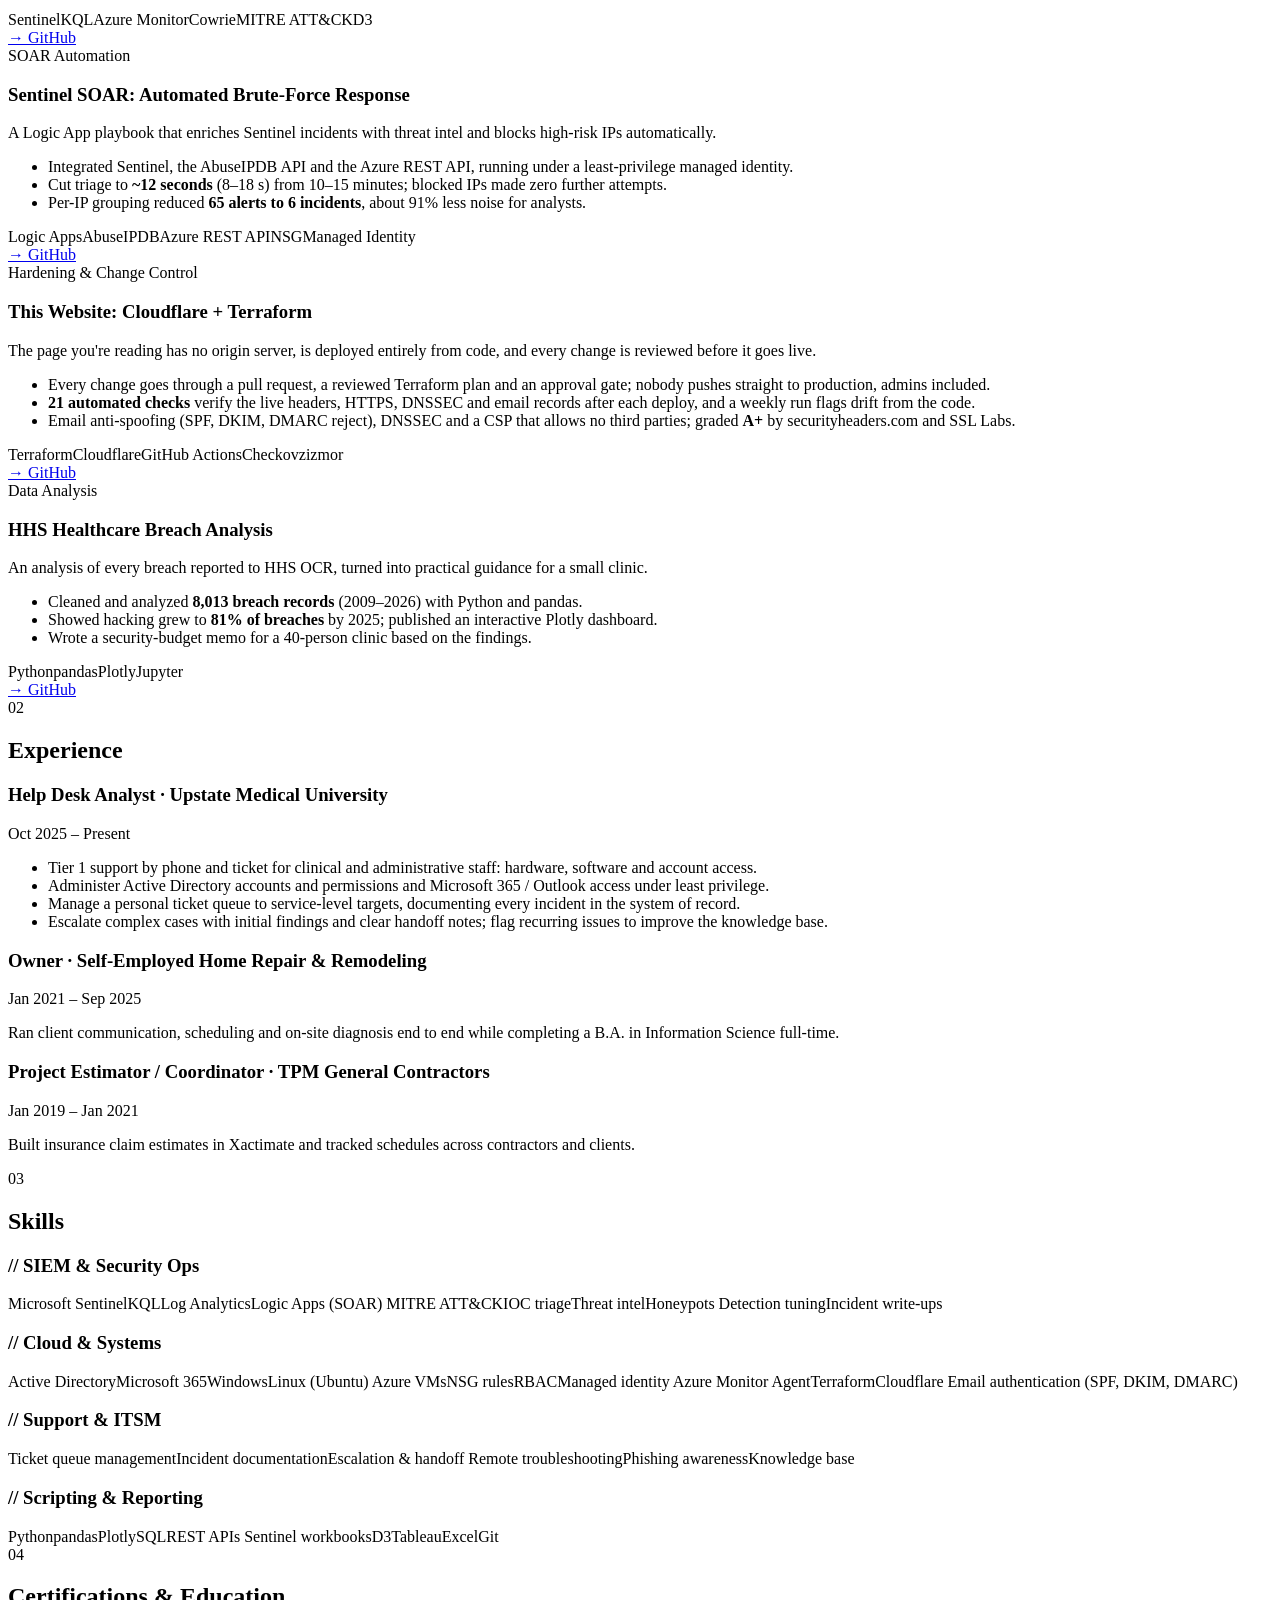
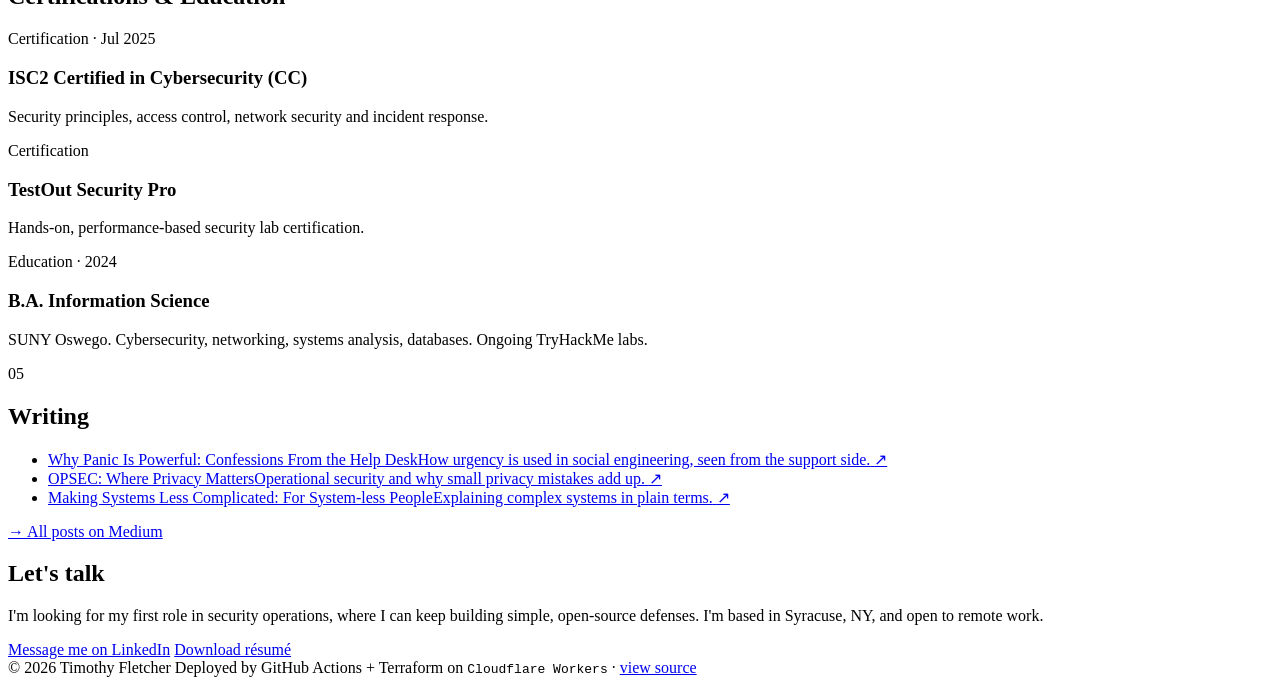
==== commit b54cc2ed: "Lead the homepage with the open-source projects - Metrics: swap the ~12s triage and 13 ATT&CK techni" ====
--- a/site/index.html
+++ b/site/index.html
@@ -71,9 +71,9 @@
 
   <div class="metrics" aria-label="Project highlights">
     <div class="metric"><div class="num">1.24M</div><div class="lbl">attack attempts captured by my honeypots in 37 hours</div></div>
-    <div class="metric"><div class="num">~12s</div><div class="lbl">automated triage vs. 10–15 min manual</div></div>
+    <div class="metric"><div class="num">0</div><div class="lbl">outbound connections from 481 bot logins on my Rust honeypot</div></div>
+    <div class="metric"><div class="num">16</div><div class="lbl">open-source Sigma rules, one or more for every playbook step</div></div>
     <div class="metric"><div class="num">91%</div><div class="lbl">alert noise cut (65 alerts → 6 incidents)</div></div>
-    <div class="metric"><div class="num">13</div><div class="lbl">MITRE ATT&amp;CK techniques mapped from a live intrusion</div></div>
   </div>
 
   <section id="projects">
@@ -81,6 +81,32 @@
     <div class="projects">
 
       <article class="card">
+        <div class="kicker">Deception &amp; Threat Research</div>
+        <h3>Rust Telnet Honeypot: What IoT Botnets Do After Login</h3>
+        <p>A telnet honeypot in Rust on Google Cloud, with a fake shell that records what bots do after logging in and never runs anything they send.</p>
+        <ul>
+          <li>Recorded <b>2,450 connections from 364 IPs</b> in 86 hours. 481 logins sent 1,772 commands, and 13 malware download attempts made <b>zero outbound connections</b>.</li>
+          <li>Mapped the post-login playbook to <b>MITRE ATT&amp;CK</b>: router-menu escapes, BusyBox checks, writable-folder probes and droppers for several CPU types.</li>
+          <li>Each layer assumes the last one failed: fixed replies the compiler enforces, a noexec systemd sandbox, and outbound traffic denied at both the host and cloud firewalls.</li>
+        </ul>
+        <div class="stack"><span>Rust</span><span>Google Cloud</span><span>Terraform</span><span>nftables</span><span>MITRE ATT&amp;CK</span><span>Plotly</span></div>
+        <div class="links"><a href="/honeypot/">→ Project page</a><a href="https://github.com/NotKornFlakes/rust-telnet-sensor" target="_blank" rel="noopener">→ GitHub</a></div>
+      </article>
+
+      <article class="card">
+        <div class="kicker">Detection Engineering</div>
+        <h3>Playbook Defense: Honeypot Findings as Alerts, Allowlist and Trap</h3>
+        <p>16 Sigma rules mapped to each step of the IoT botnet playbook (MITRE ATT&amp;CK), a GCP firewall allowlist in Terraform, and an internal NAS decoy where any connection is an alert.</p>
+        <ul>
+          <li>Wrote <b>16 Sigma rules</b>, one or more for every step from default-password login to cleanup. CI checks every rule against MITRE ATT&amp;CK and converts them to Splunk searches, and validates the Terraform, on every push.</li>
+          <li>Admin ports answer only allowlisted addresses such as the VPN and Identity-Aware Proxy, telnet is denied to everyone by default, and IoT devices can reach only approved servers. One file feeds both the firewall and the alerts, so they never disagree.</li>
+          <li>The NAS decoy runs the honeypot's fake shell with no public IP. Nothing legitimate touches it, so any connection is a <b>high-confidence alert</b>.</li>
+        </ul>
+        <div class="stack"><span>Sigma</span><span>Terraform</span><span>GCP</span><span>Detection Engineering</span><span>Deception</span></div>
+        <div class="links"><a href="/playbook-defense/">→ Project page</a><a href="https://github.com/NotKornFlakes/playbook-defense" target="_blank" rel="noopener">→ GitHub</a></div>
+      </article>
+
+      <article class="card">
         <div class="kicker">Detection &amp; Response</div>
         <h3>SOC Home Lab: Azure Honeypots + Sentinel</h3>
         <p>Three internet-facing honeypots feeding Microsoft Sentinel, used to write and test real detections against real attackers.</p>
@@ -91,32 +117,6 @@
         </ul>
         <div class="stack"><span>Sentinel</span><span>KQL</span><span>Azure Monitor</span><span>Cowrie</span><span>MITRE ATT&amp;CK</span><span>D3</span></div>
         <div class="links"><a href="https://github.com/NotKornFlakes/SocHomelab" target="_blank" rel="noopener">→ GitHub</a></div>
-      </article>
-
-      <article class="card">
-        <div class="kicker">Deception &amp; Threat Research</div>
-        <h3>Rust Telnet Honeypot: What IoT Botnets Do After Login</h3>
-        <p>A telnet honeypot in Rust on Google Cloud, with a fake shell that records what bots do after logging in and never runs anything they send.</p>
-        <ul>
-          <li>Recorded <b>2,450 connections from 364 IPs</b> in 86 hours. 481 logins sent 1,772 commands, and 13 malware download attempts made <b>zero outbound connections</b>.</li>
-          <li>Mapped the post-login playbook to <b>MITRE ATT&amp;CK</b>: router-menu escapes, BusyBox checks, writable-folder probes and droppers for several CPU types.</li>
-          <li>Each layer assumes the last one failed: fixed replies the compiler enforces, a noexec systemd sandbox, and outbound traffic denied at both the host and cloud firewalls.</li>
-        </ul>
-        <div class="stack"><span>Rust</span><span>Google Cloud</span><span>Terraform</span><span>nftables</span><span>MITRE ATT&amp;CK</span><span>Plotly</span></div>
-        <div class="links"><a href="/honeypot/">→ Project page</a><a href="https://github.com/NotKornFlakes/rust-telnet-sensor" target="_blank" rel="noopener">→ GitHub</a></div>
-      </article>
-
-      <article class="card">
-        <div class="kicker">Detection Engineering</div>
-        <h3>Playbook Defense: Honeypot Findings as Alerts, Allowlist and Trap</h3>
-        <p>16 Sigma rules mapped to each step of the IoT botnet playbook (MITRE ATT&amp;CK), a GCP firewall allowlist in Terraform, and an internal NAS decoy where any connection is an alert.</p>
-        <ul>
-          <li>Wrote <b>16 Sigma rules</b>, one or more for every step from default-password login to cleanup. CI checks every rule against MITRE ATT&amp;CK and converts them to Splunk searches, and validates the Terraform, on every push.</li>
-          <li>Admin ports answer only allowlisted addresses such as the VPN and Identity-Aware Proxy, telnet is denied to everyone by default, and IoT devices can reach only approved servers. One file feeds both the firewall and the alerts, so they never disagree.</li>
-          <li>The NAS decoy runs the honeypot's fake shell with no public IP. Nothing legitimate touches it, so any connection is a <b>high-confidence alert</b>.</li>
-        </ul>
-        <div class="stack"><span>Sigma</span><span>Terraform</span><span>GCP</span><span>Detection Engineering</span><span>Deception</span></div>
-        <div class="links"><a href="/playbook-defense/">→ Project page</a><a href="https://github.com/NotKornFlakes/playbook-defense" target="_blank" rel="noopener">→ GitHub</a></div>
       </article>
 
       <article class="card">
@@ -270,7 +270,7 @@
   <section id="contact">
     <div class="contact">
       <h2>Let's talk</h2>
-      <p>I'm looking for security analyst roles, especially with MSPs and MSSPs that protect small law, finance and healthcare offices. I'm based in Syracuse, NY, and open to remote work.</p>
+      <p>I'm looking for my first role in security operations, where I can keep building simple, open-source defenses. I'm based in Syracuse, NY, and open to remote work.</p>
       <div class="buttons">
         <a class="btn primary" href="https://www.linkedin.com/in/timcfletch" target="_blank" rel="noopener">Message me on LinkedIn</a>
         <a class="btn" href="resume.pdf" target="_blank" rel="noopener">Download résumé</a>
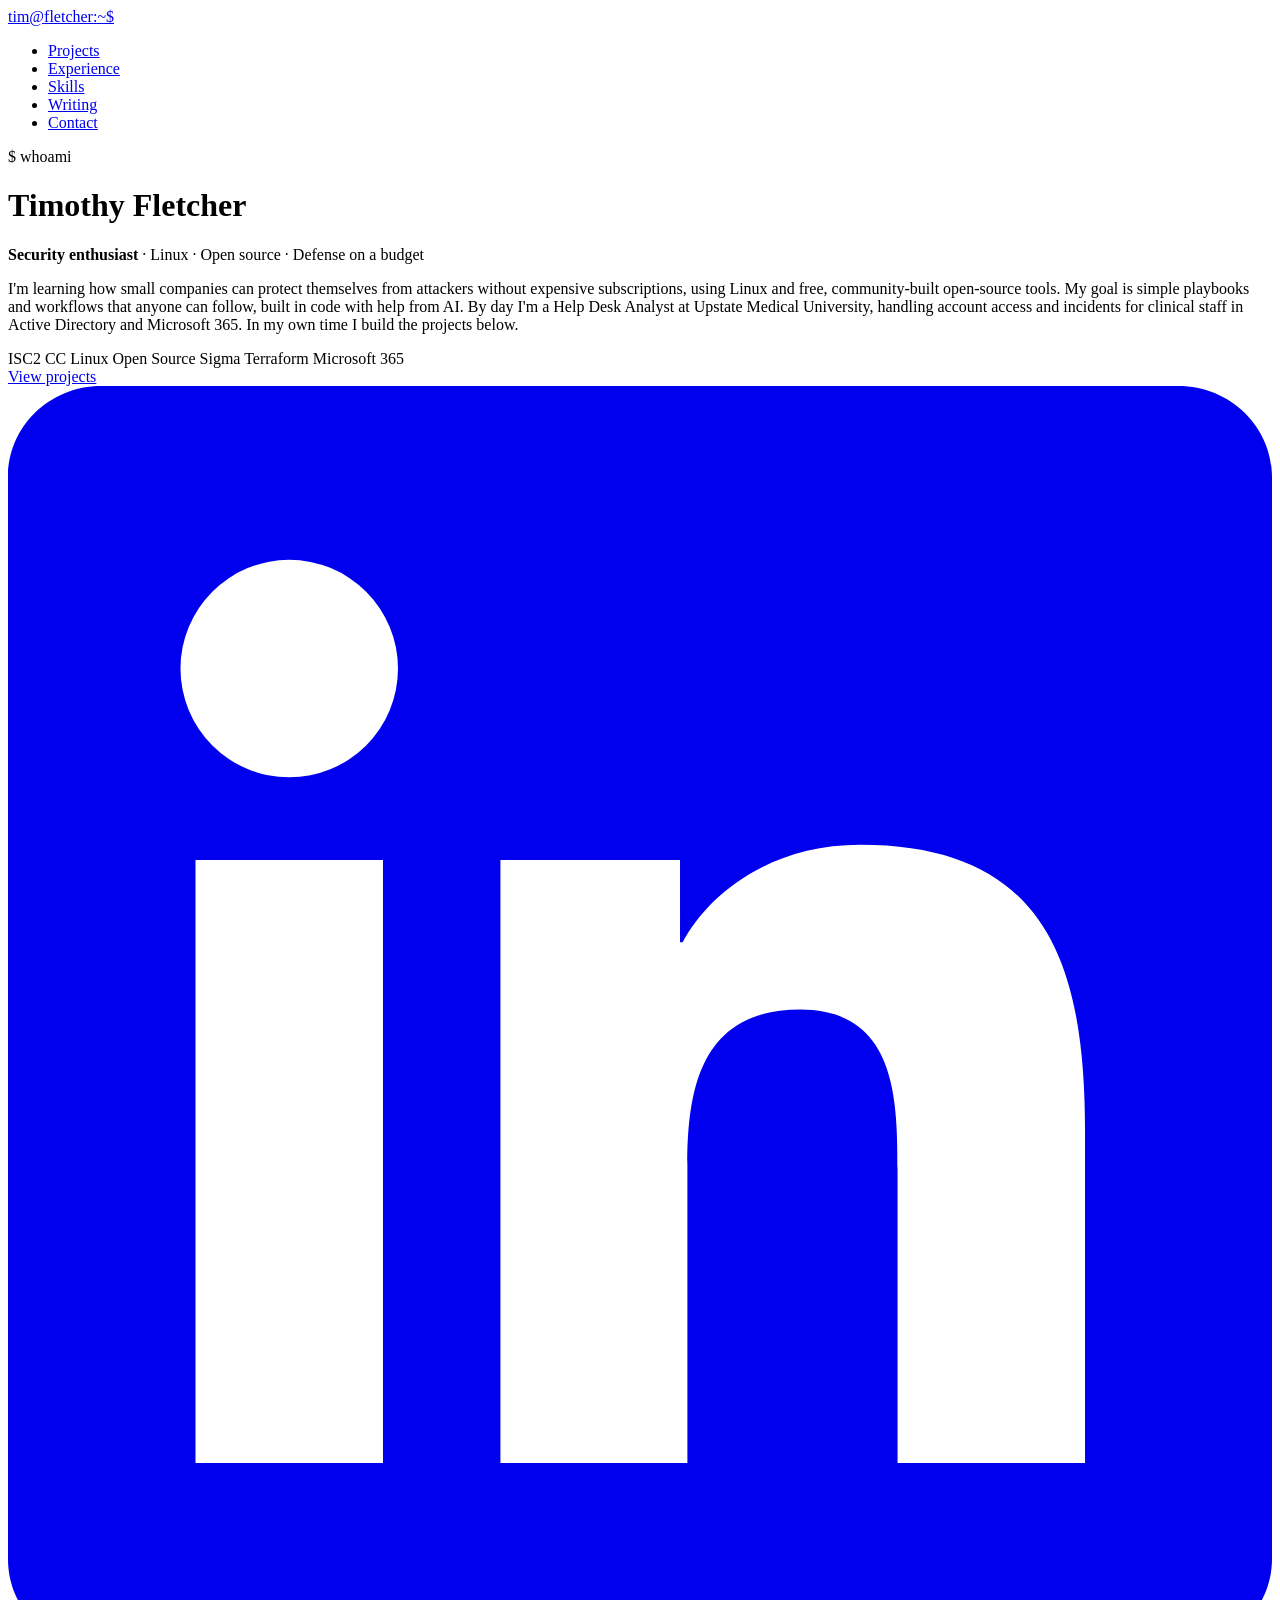
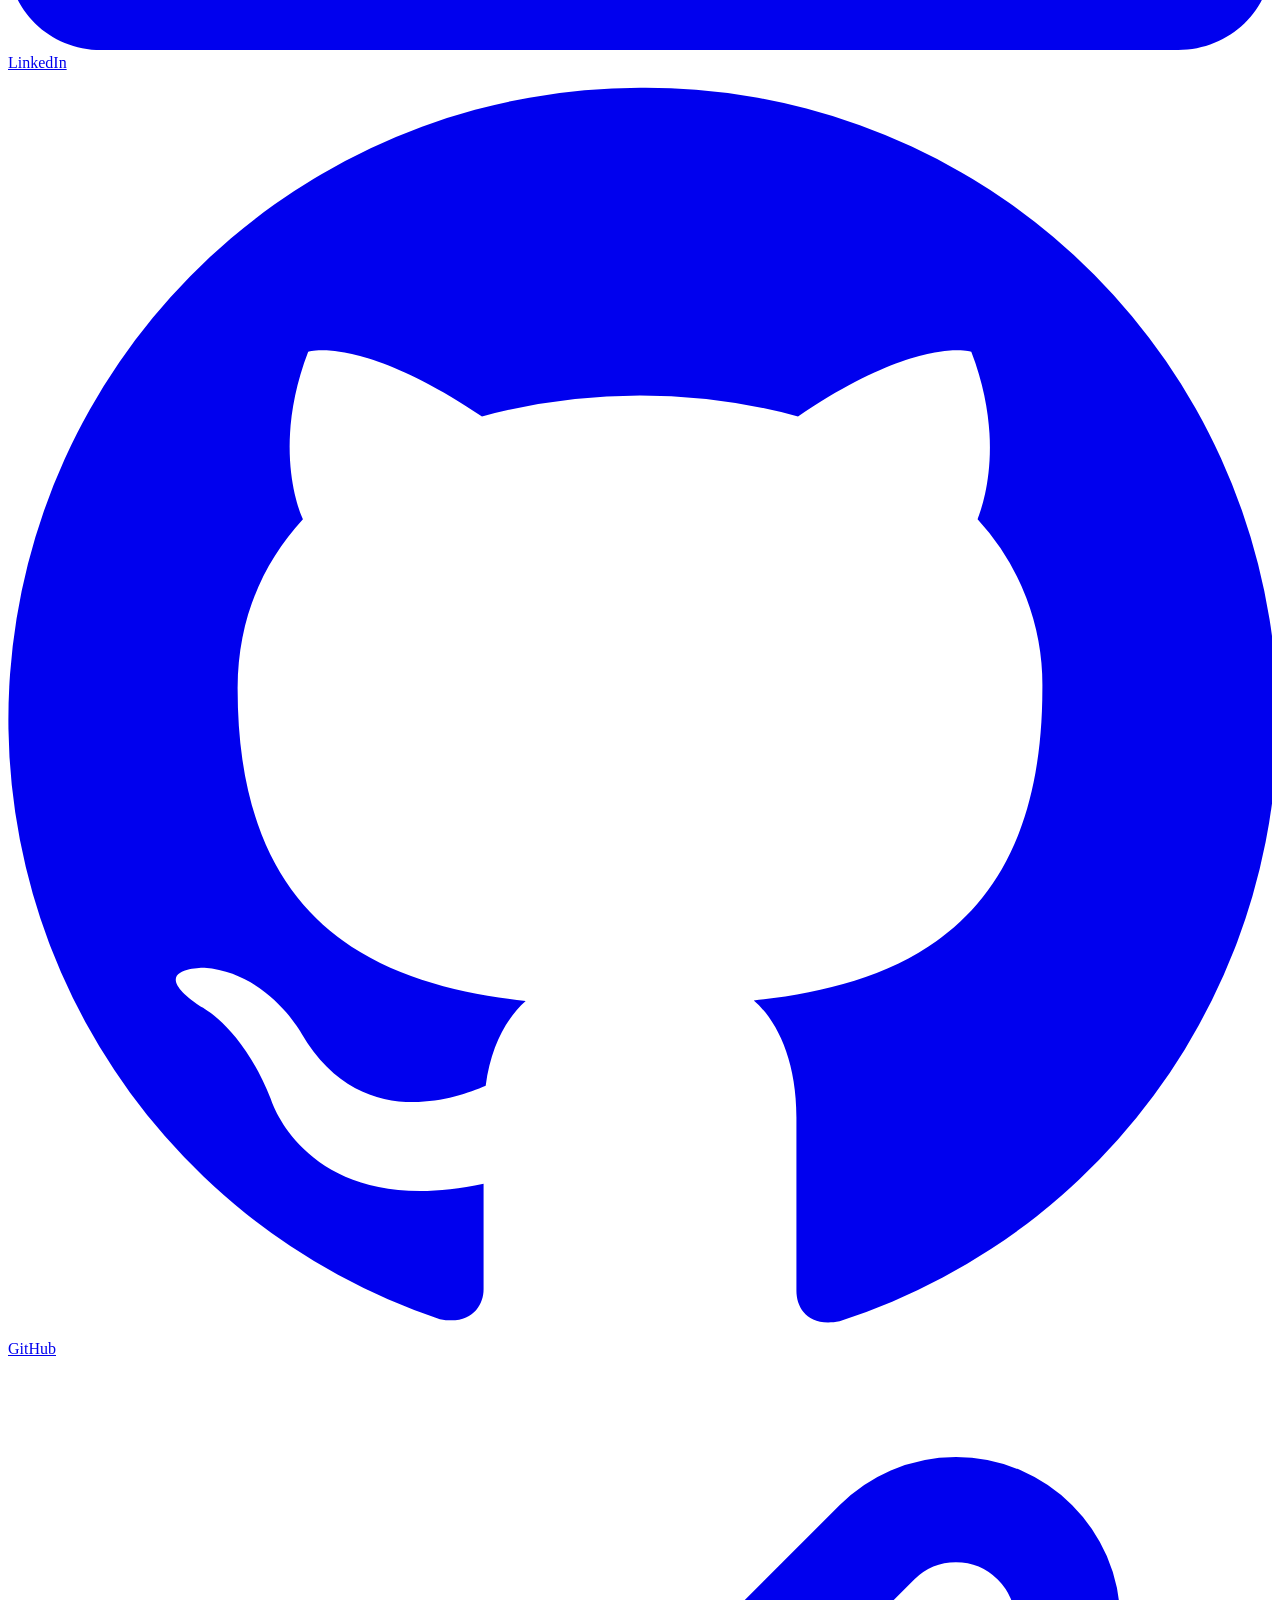
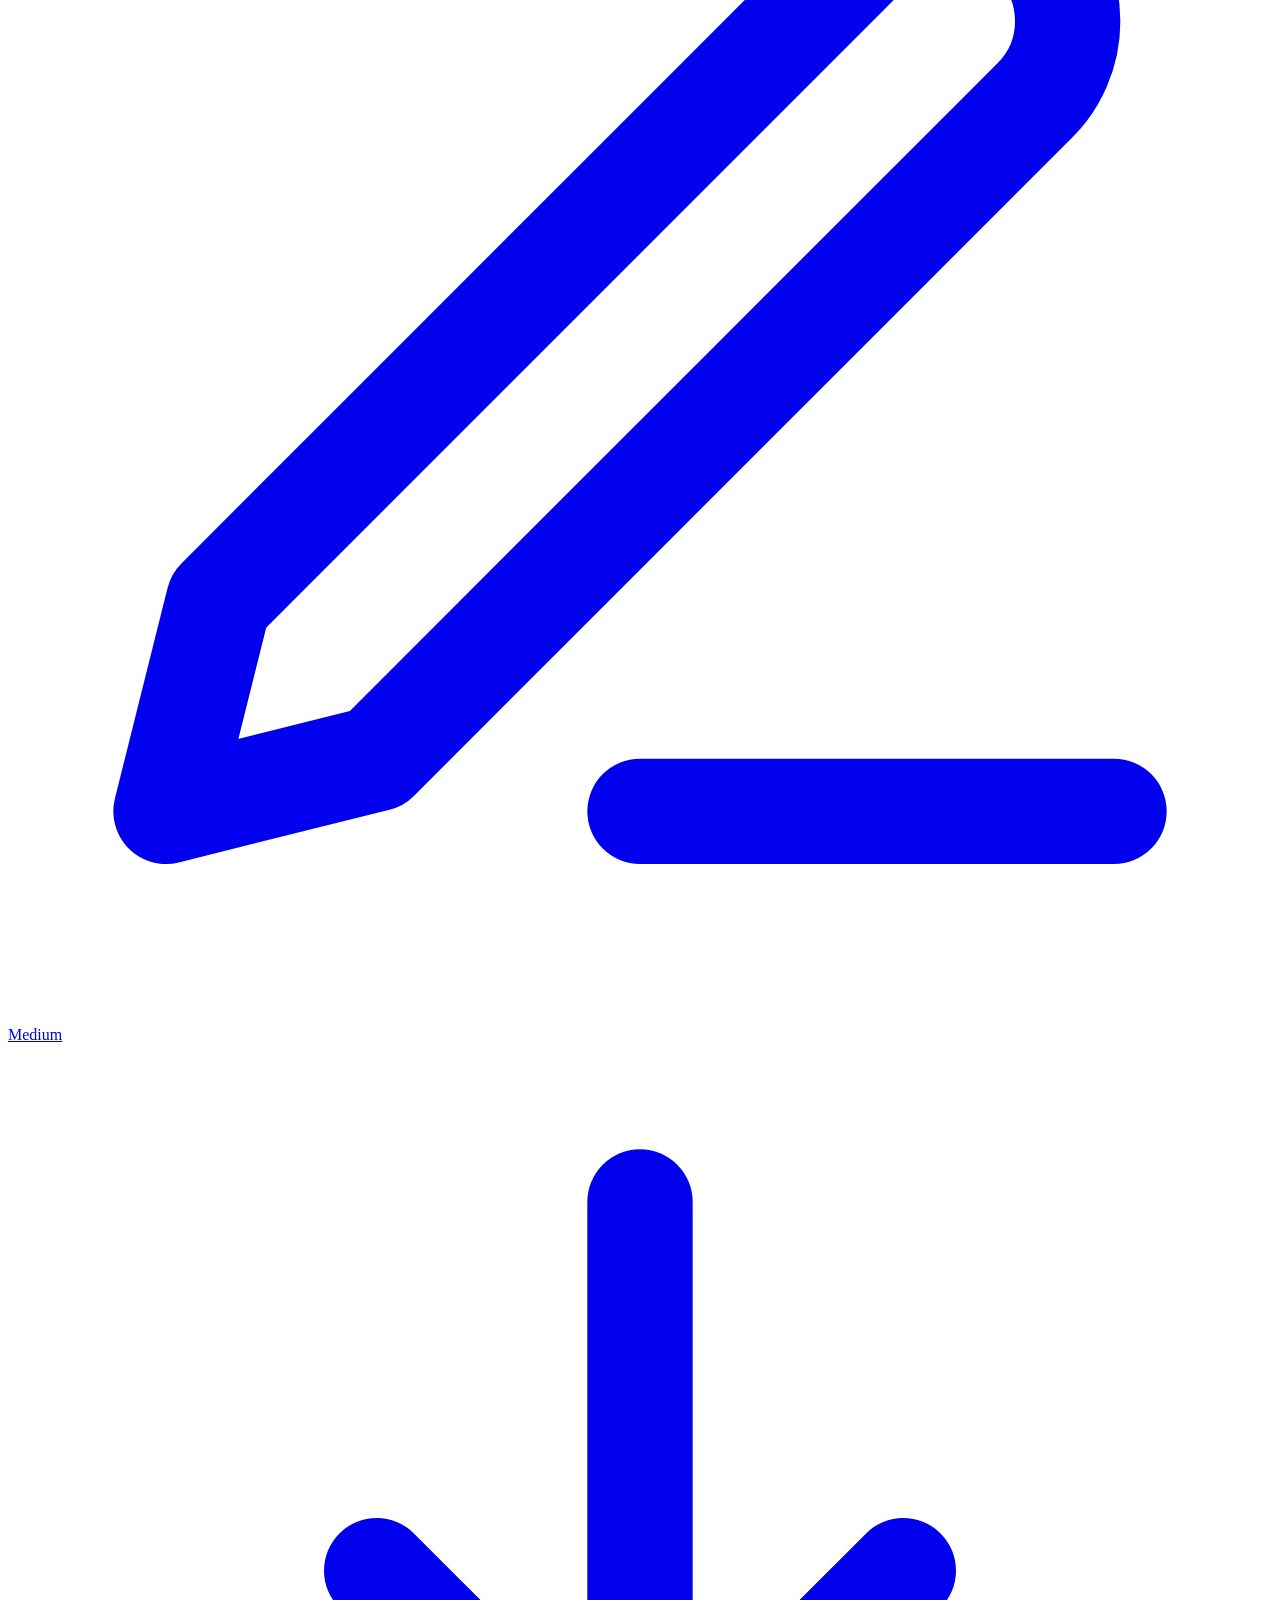
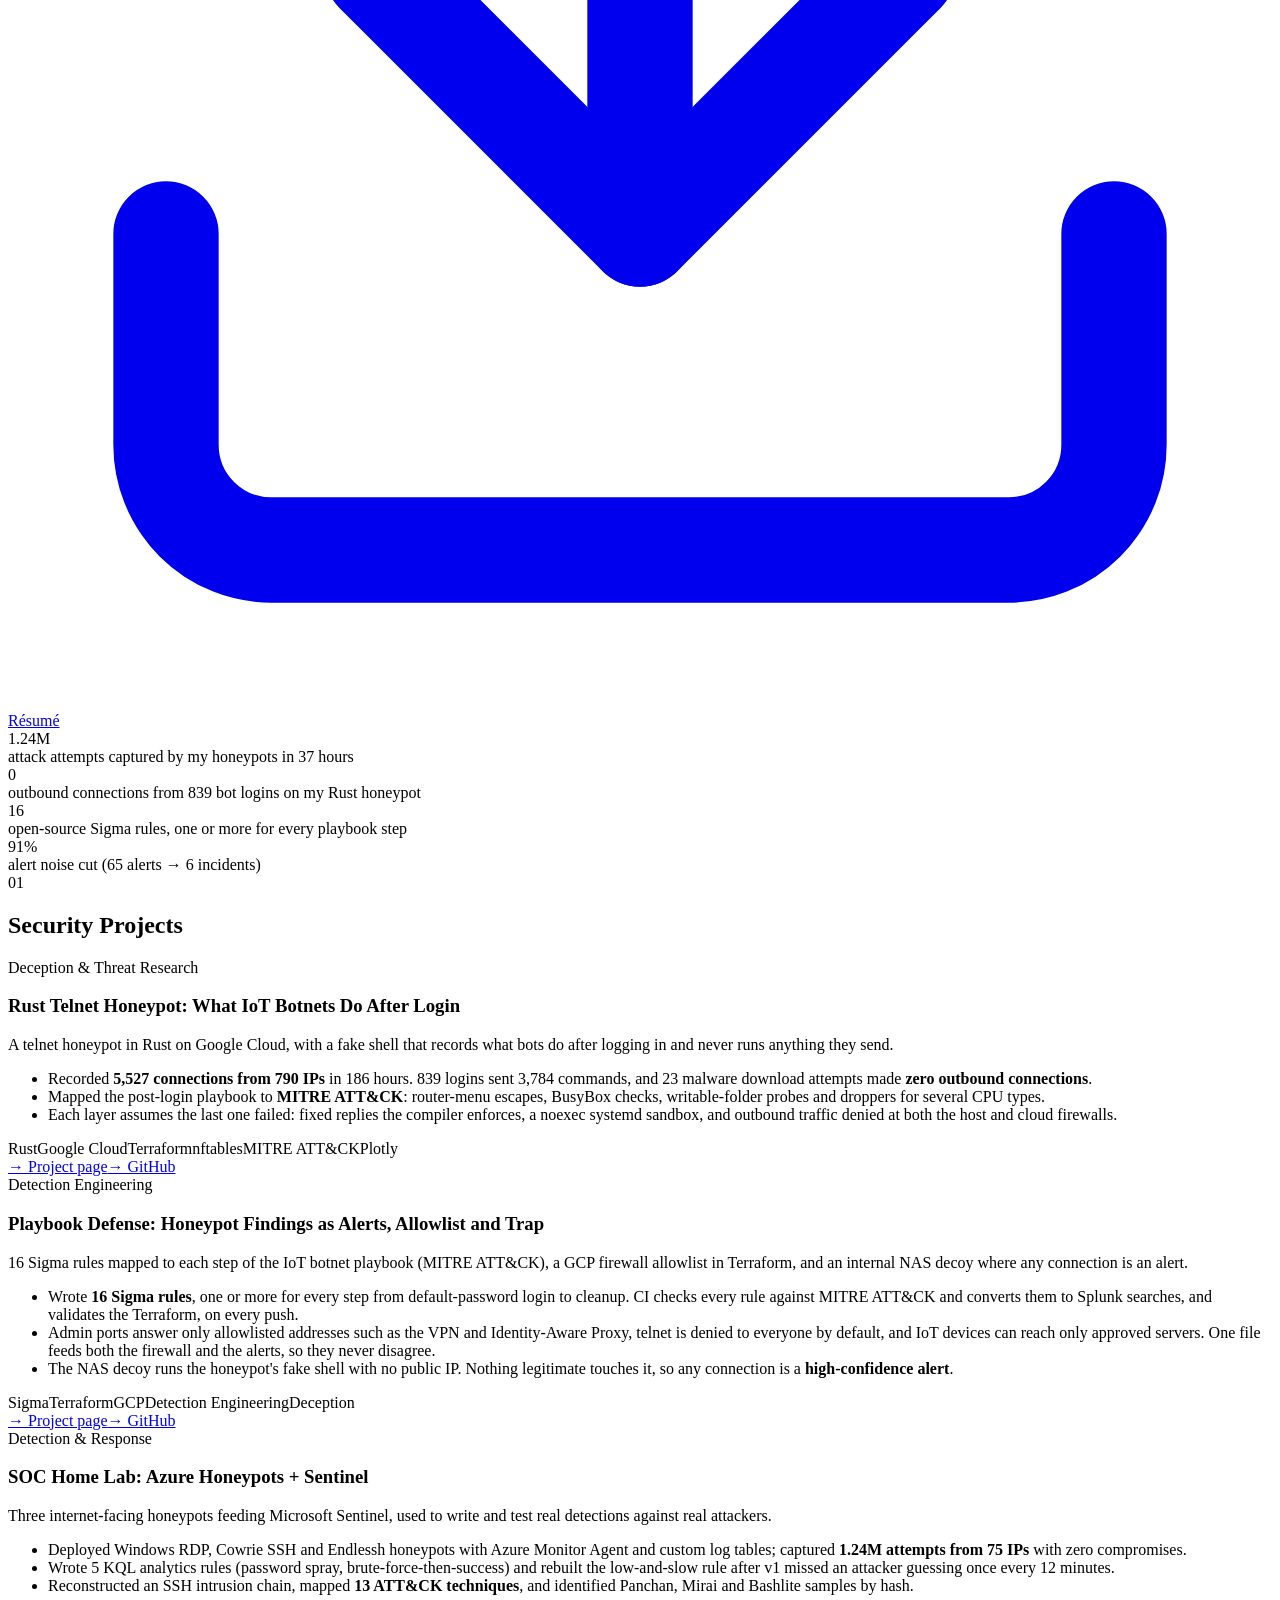
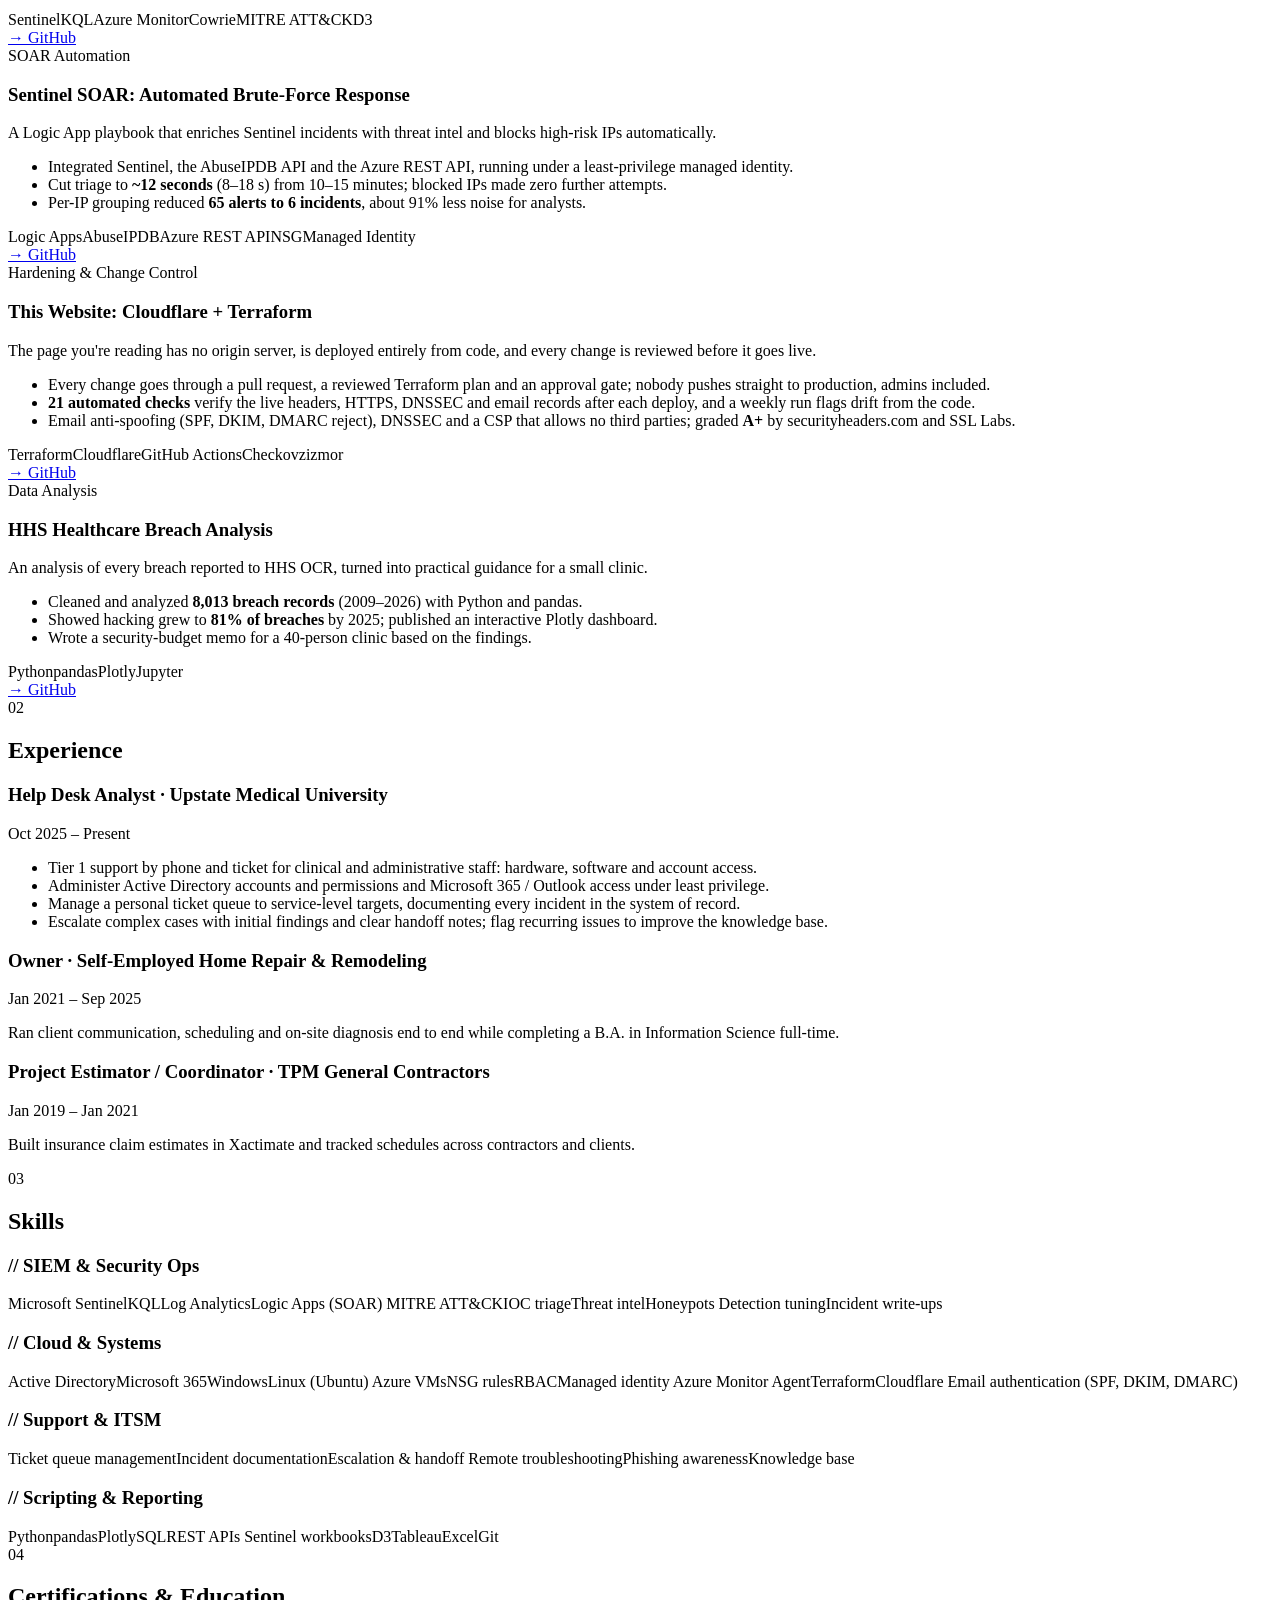
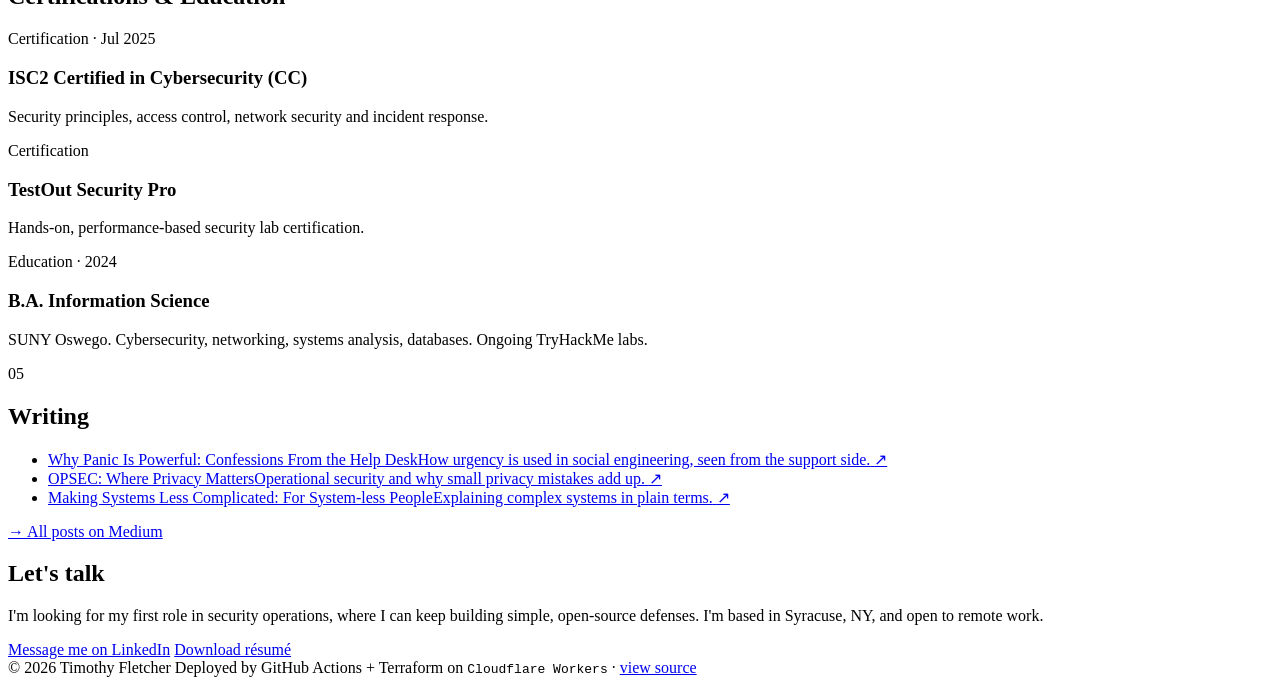
==== commit a45d772a: "Update the honeypot page to the full Nov 3–10 window Brings the honeypot page and the home page's ho" ====
--- a/site/index.html
+++ b/site/index.html
@@ -71,7 +71,7 @@
 
   <div class="metrics" aria-label="Project highlights">
     <div class="metric"><div class="num">1.24M</div><div class="lbl">attack attempts captured by my honeypots in 37 hours</div></div>
-    <div class="metric"><div class="num">0</div><div class="lbl">outbound connections from 481 bot logins on my Rust honeypot</div></div>
+    <div class="metric"><div class="num">0</div><div class="lbl">outbound connections from 839 bot logins on my Rust honeypot</div></div>
     <div class="metric"><div class="num">16</div><div class="lbl">open-source Sigma rules, one or more for every playbook step</div></div>
     <div class="metric"><div class="num">91%</div><div class="lbl">alert noise cut (65 alerts → 6 incidents)</div></div>
   </div>
@@ -85,7 +85,7 @@
         <h3>Rust Telnet Honeypot: What IoT Botnets Do After Login</h3>
         <p>A telnet honeypot in Rust on Google Cloud, with a fake shell that records what bots do after logging in and never runs anything they send.</p>
         <ul>
-          <li>Recorded <b>2,450 connections from 364 IPs</b> in 86 hours. 481 logins sent 1,772 commands, and 13 malware download attempts made <b>zero outbound connections</b>.</li>
+          <li>Recorded <b>5,527 connections from 790 IPs</b> in 186 hours. 839 logins sent 3,784 commands, and 23 malware download attempts made <b>zero outbound connections</b>.</li>
           <li>Mapped the post-login playbook to <b>MITRE ATT&amp;CK</b>: router-menu escapes, BusyBox checks, writable-folder probes and droppers for several CPU types.</li>
           <li>Each layer assumes the last one failed: fixed replies the compiler enforces, a noexec systemd sandbox, and outbound traffic denied at both the host and cloud firewalls.</li>
         </ul>
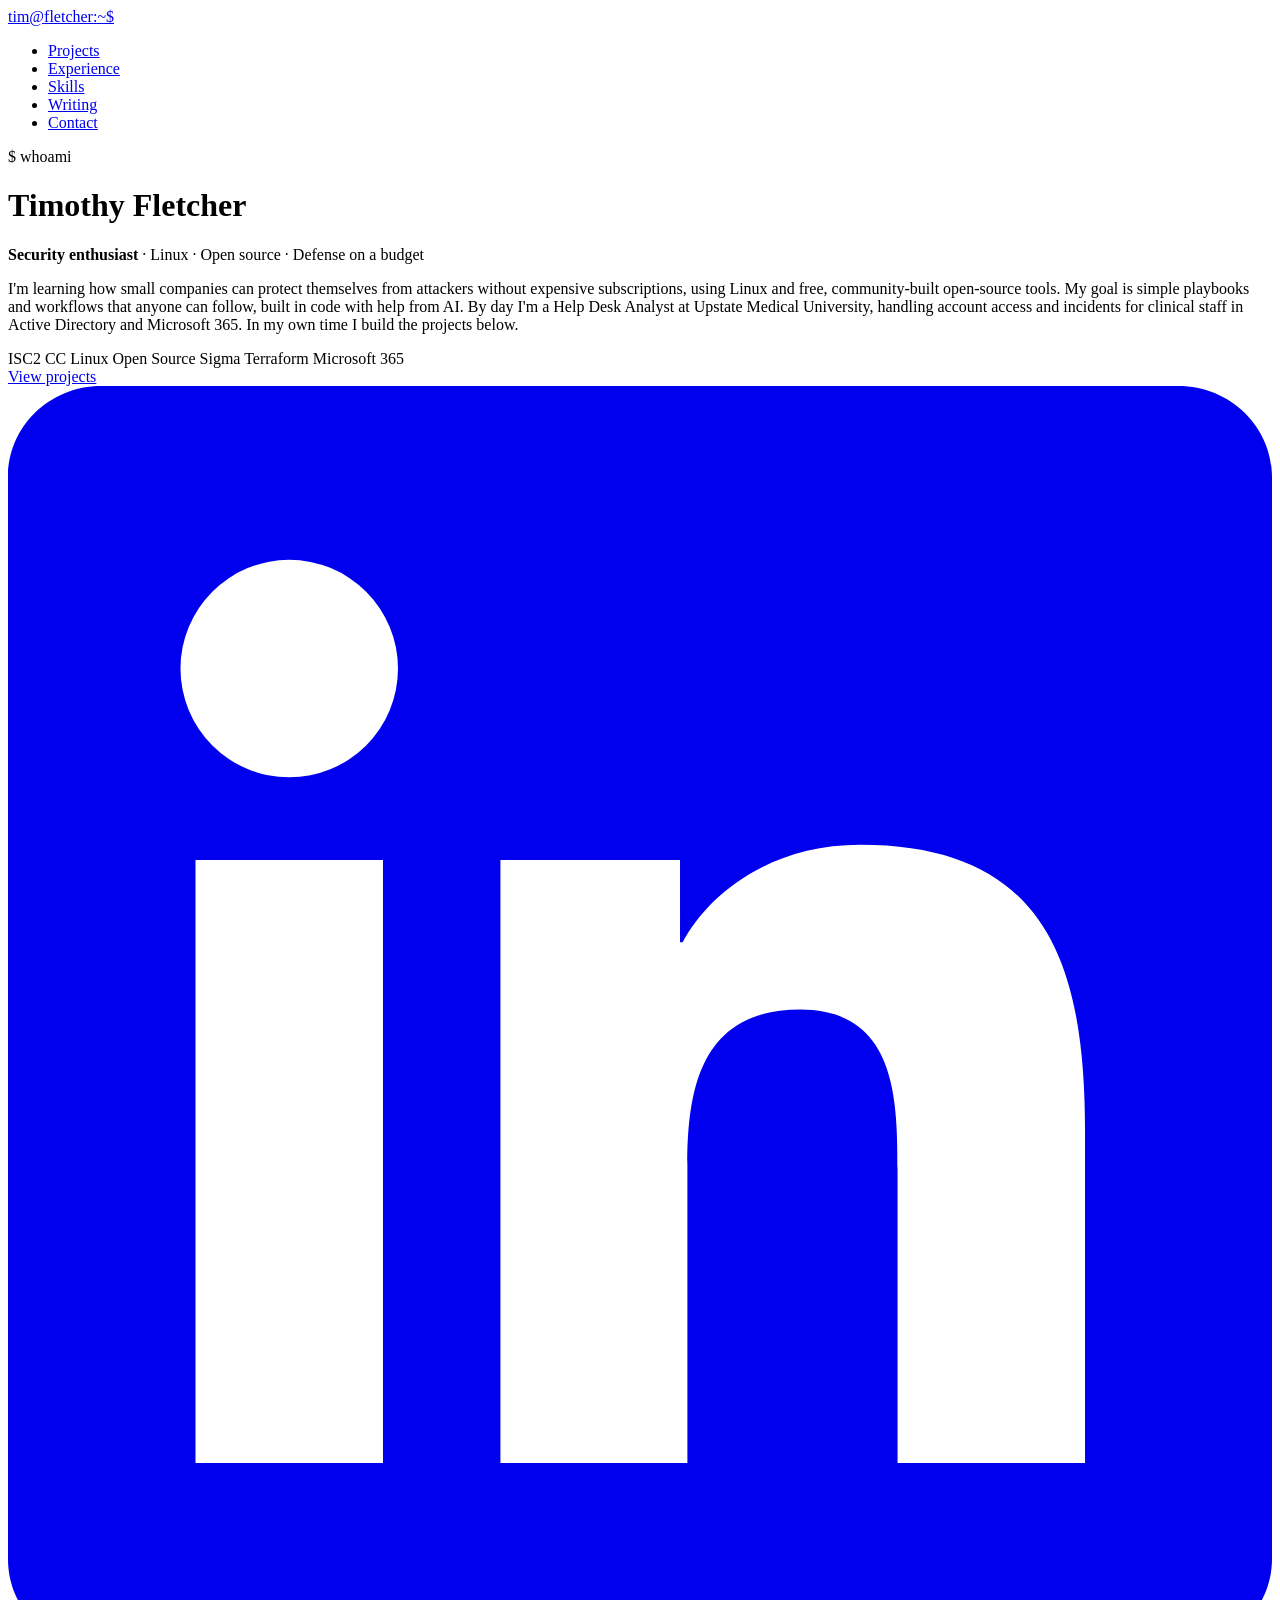
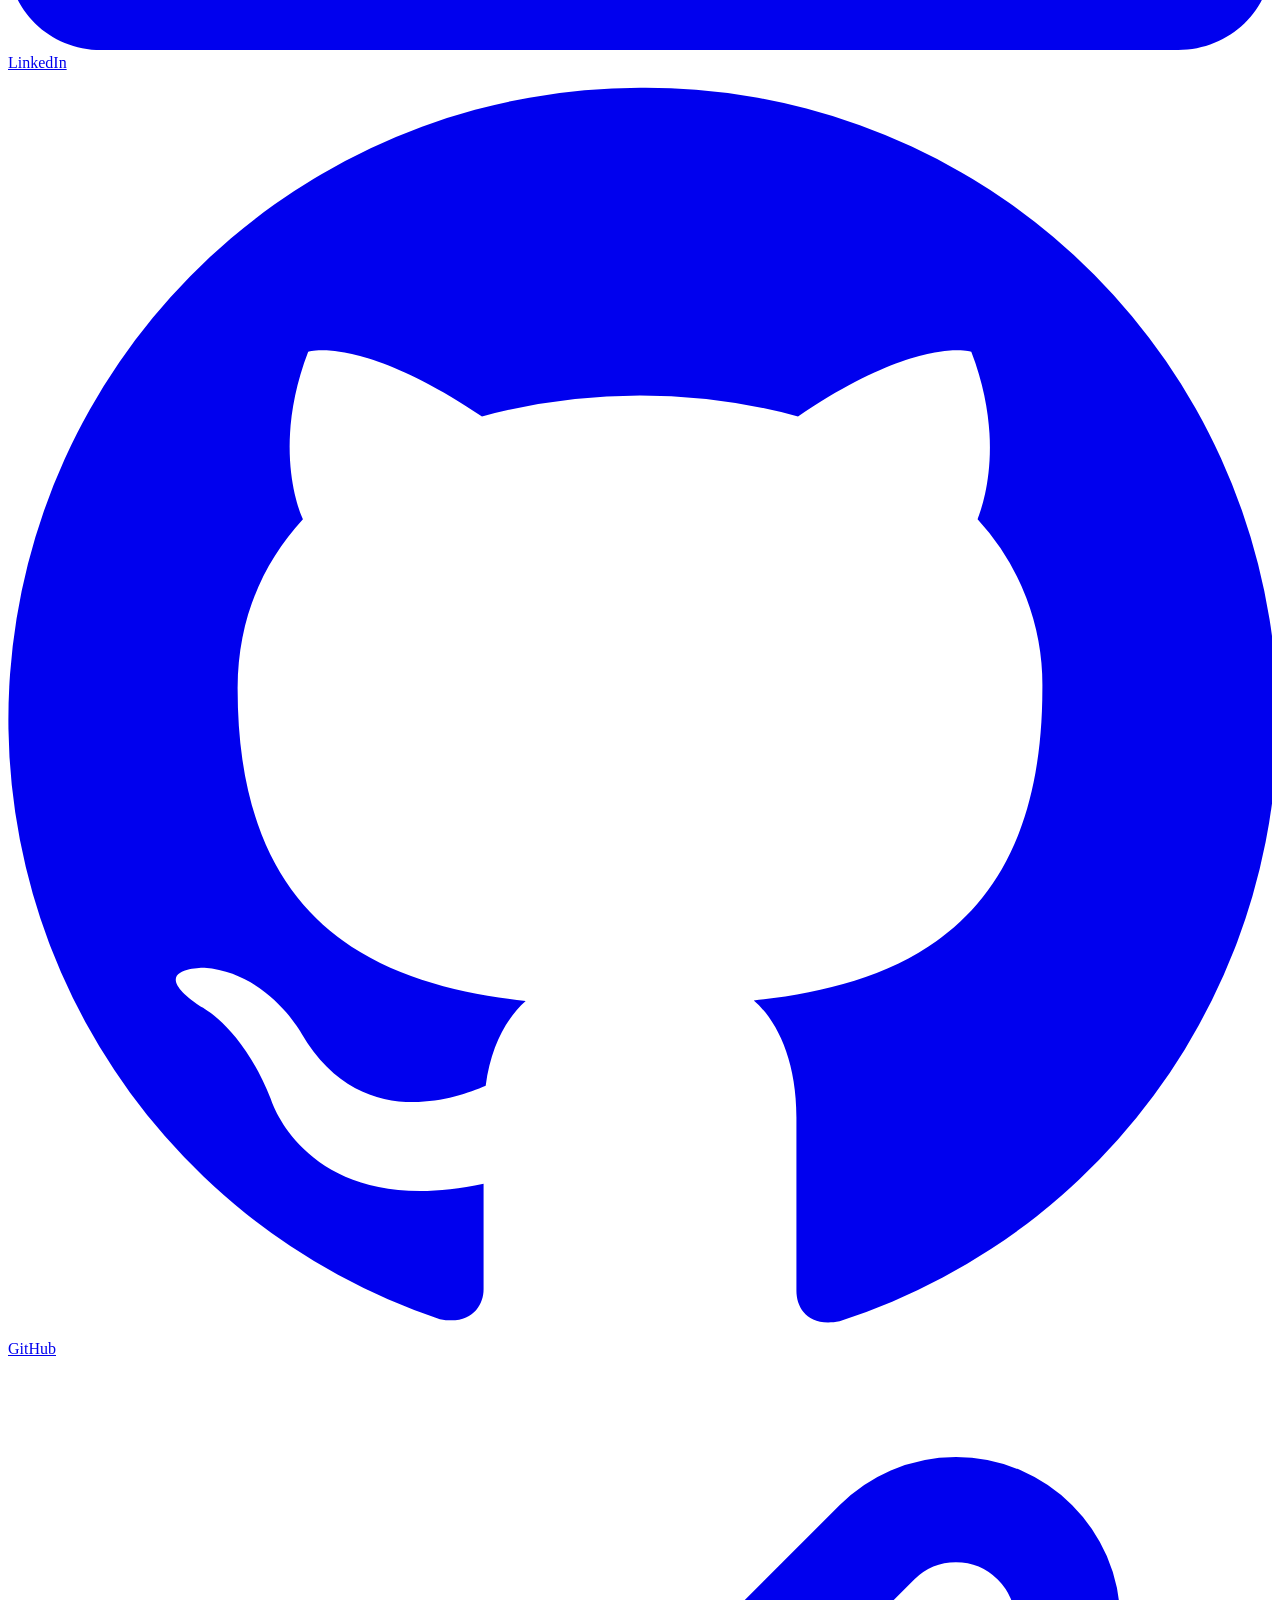
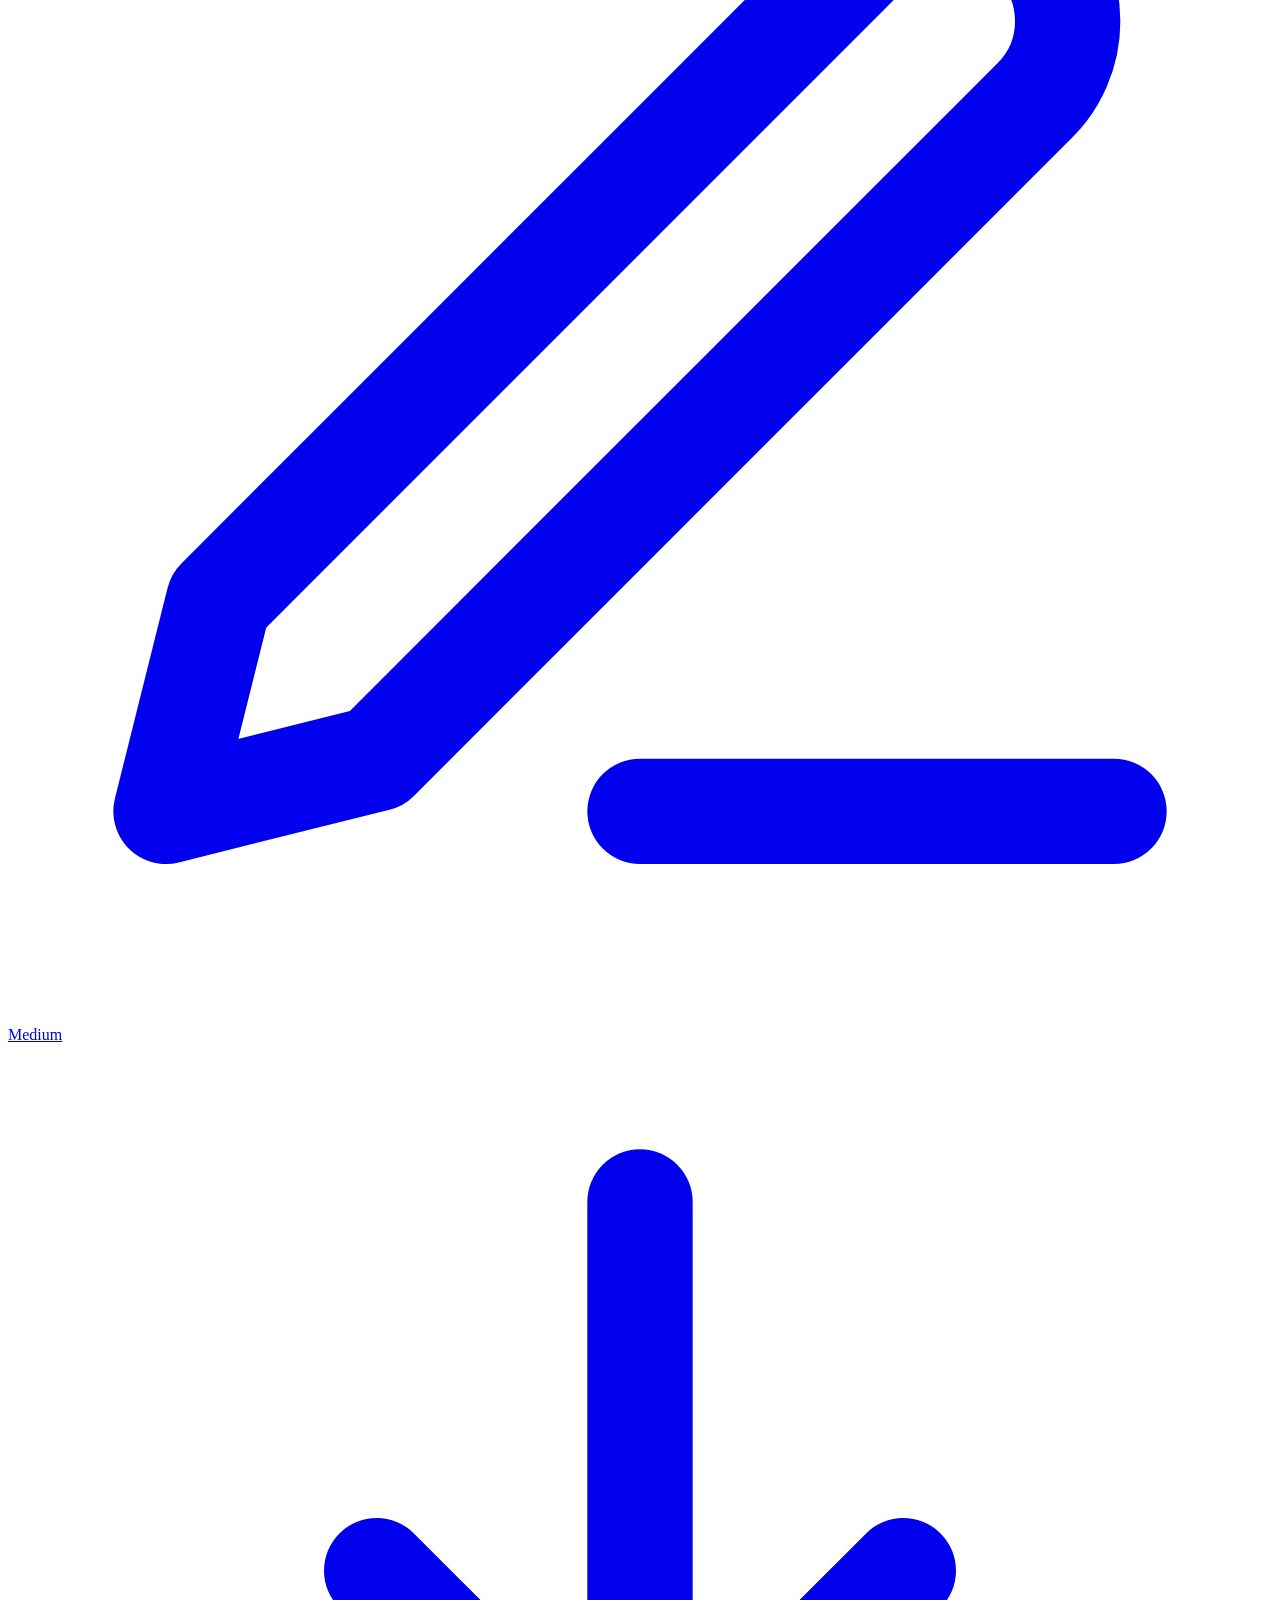
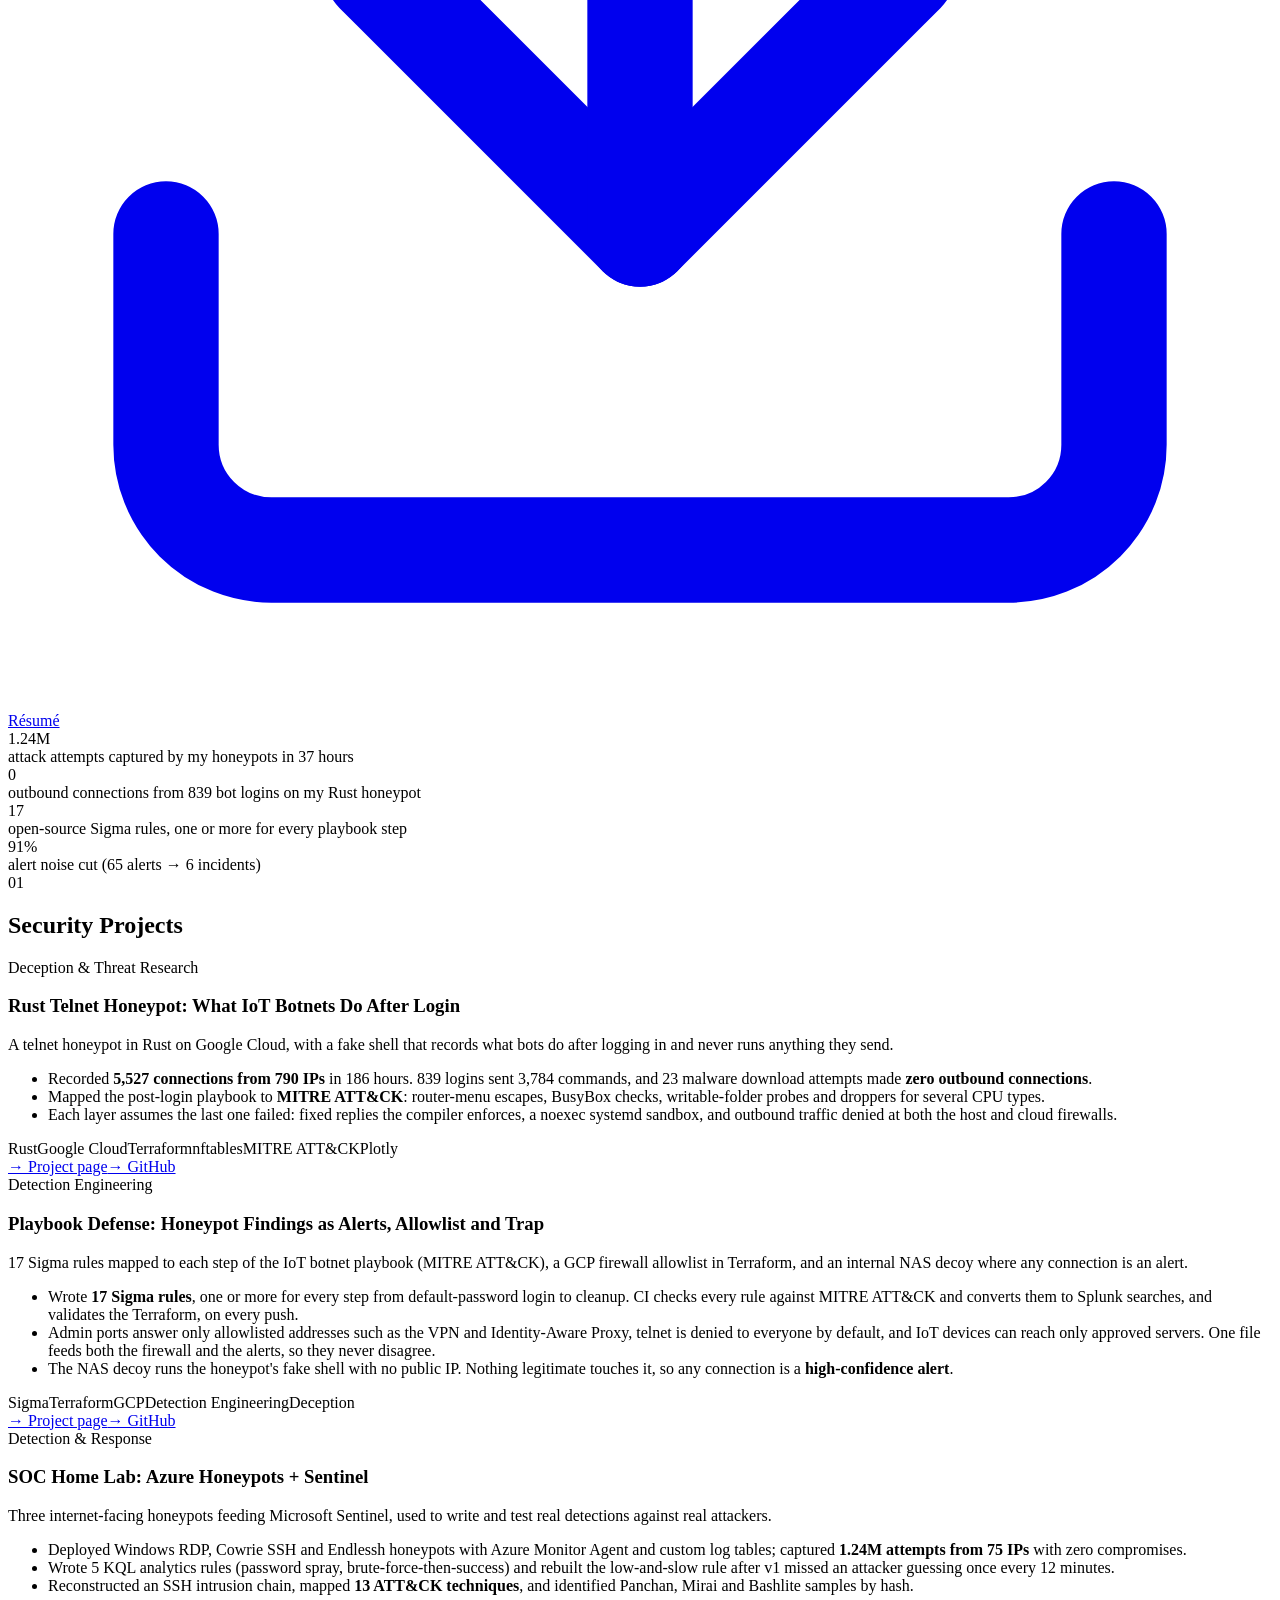
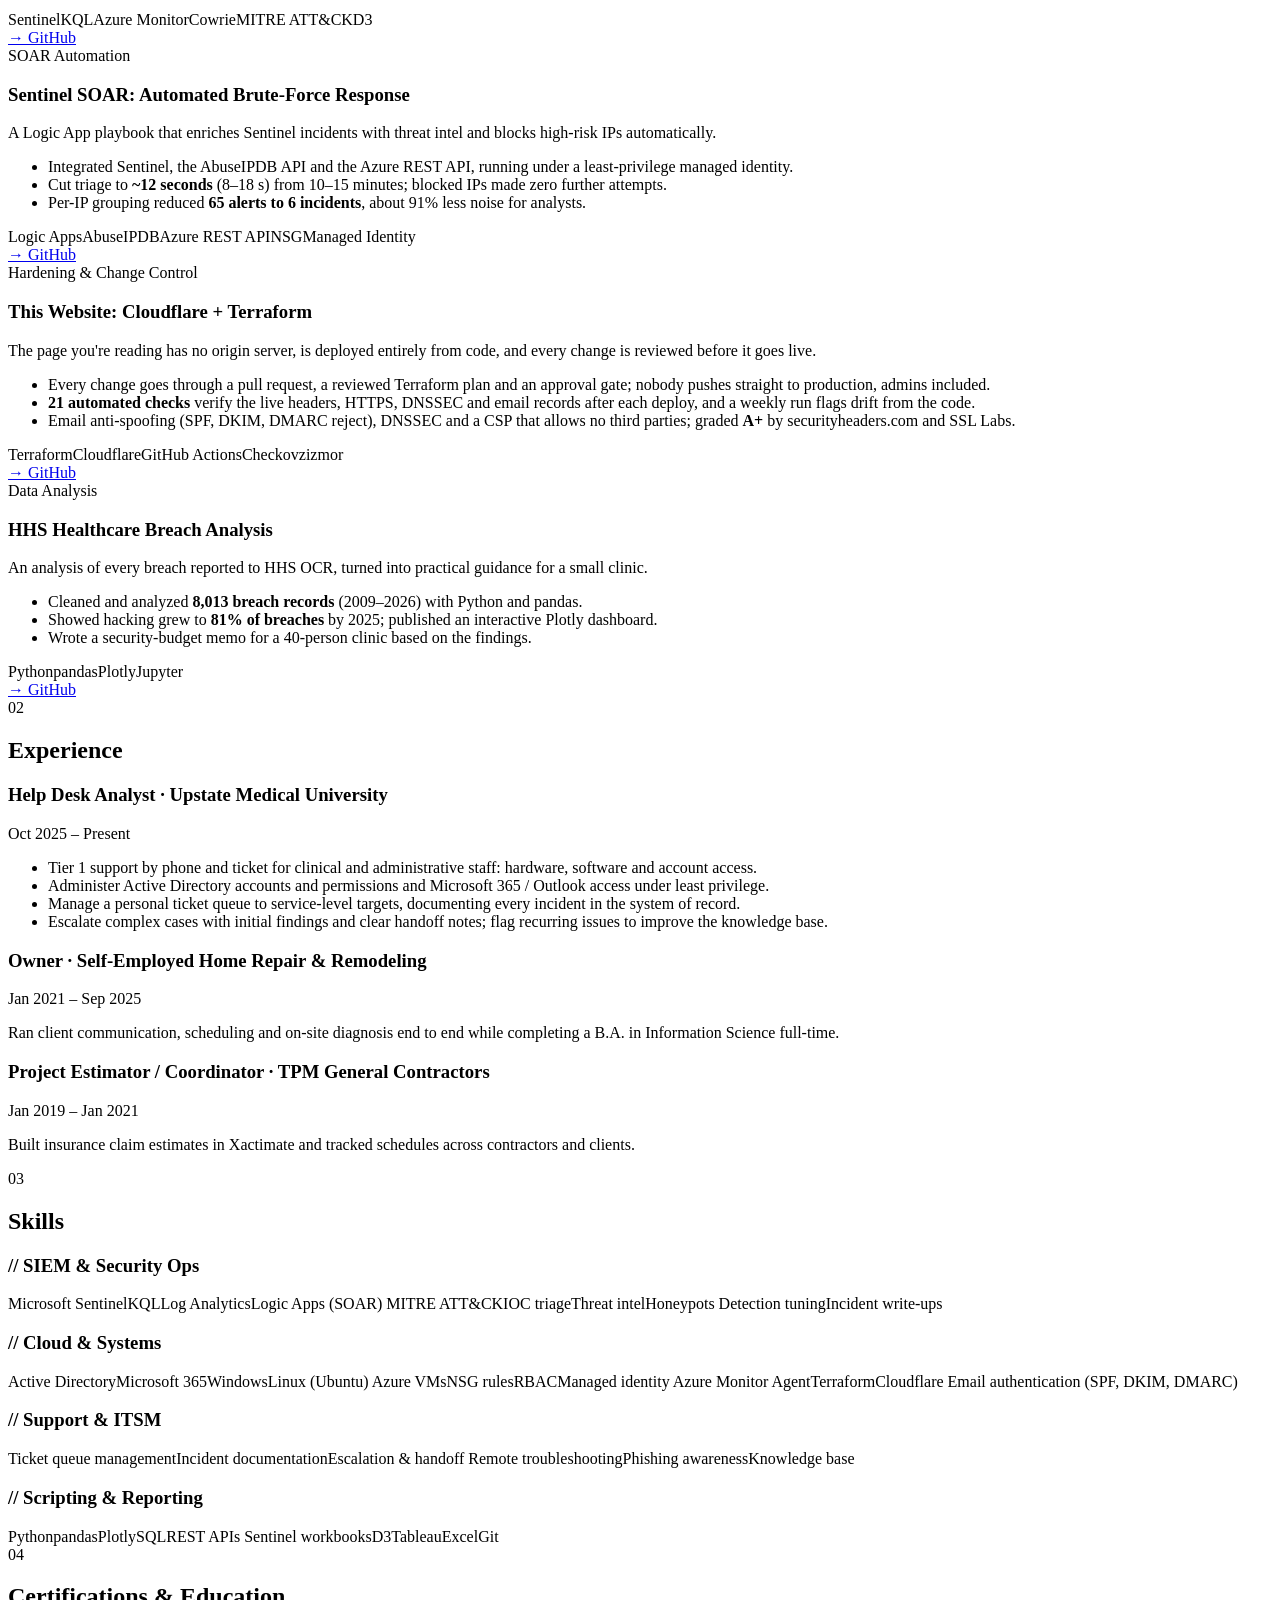
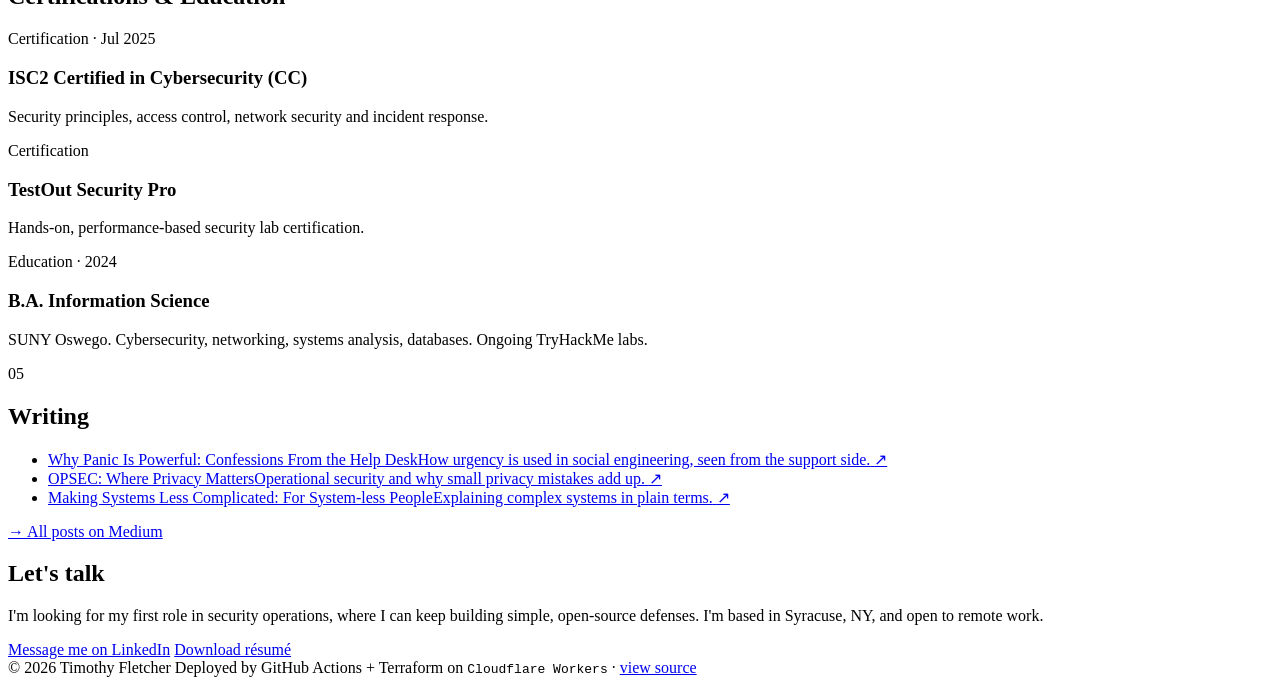
==== commit 521dc58d: "Show 17 Sigma rules and the full-window login count on the Playbook Defense pages playbook-defense n" ====
--- a/site/index.html
+++ b/site/index.html
@@ -72,7 +72,7 @@
   <div class="metrics" aria-label="Project highlights">
     <div class="metric"><div class="num">1.24M</div><div class="lbl">attack attempts captured by my honeypots in 37 hours</div></div>
     <div class="metric"><div class="num">0</div><div class="lbl">outbound connections from 839 bot logins on my Rust honeypot</div></div>
-    <div class="metric"><div class="num">16</div><div class="lbl">open-source Sigma rules, one or more for every playbook step</div></div>
+    <div class="metric"><div class="num">17</div><div class="lbl">open-source Sigma rules, one or more for every playbook step</div></div>
     <div class="metric"><div class="num">91%</div><div class="lbl">alert noise cut (65 alerts → 6 incidents)</div></div>
   </div>
 
@@ -96,9 +96,9 @@
       <article class="card">
         <div class="kicker">Detection Engineering</div>
         <h3>Playbook Defense: Honeypot Findings as Alerts, Allowlist and Trap</h3>
-        <p>16 Sigma rules mapped to each step of the IoT botnet playbook (MITRE ATT&amp;CK), a GCP firewall allowlist in Terraform, and an internal NAS decoy where any connection is an alert.</p>
-        <ul>
-          <li>Wrote <b>16 Sigma rules</b>, one or more for every step from default-password login to cleanup. CI checks every rule against MITRE ATT&amp;CK and converts them to Splunk searches, and validates the Terraform, on every push.</li>
+        <p>17 Sigma rules mapped to each step of the IoT botnet playbook (MITRE ATT&amp;CK), a GCP firewall allowlist in Terraform, and an internal NAS decoy where any connection is an alert.</p>
+        <ul>
+          <li>Wrote <b>17 Sigma rules</b>, one or more for every step from default-password login to cleanup. CI checks every rule against MITRE ATT&amp;CK and converts them to Splunk searches, and validates the Terraform, on every push.</li>
           <li>Admin ports answer only allowlisted addresses such as the VPN and Identity-Aware Proxy, telnet is denied to everyone by default, and IoT devices can reach only approved servers. One file feeds both the firewall and the alerts, so they never disagree.</li>
           <li>The NAS decoy runs the honeypot's fake shell with no public IP. Nothing legitimate touches it, so any connection is a <b>high-confidence alert</b>.</li>
         </ul>
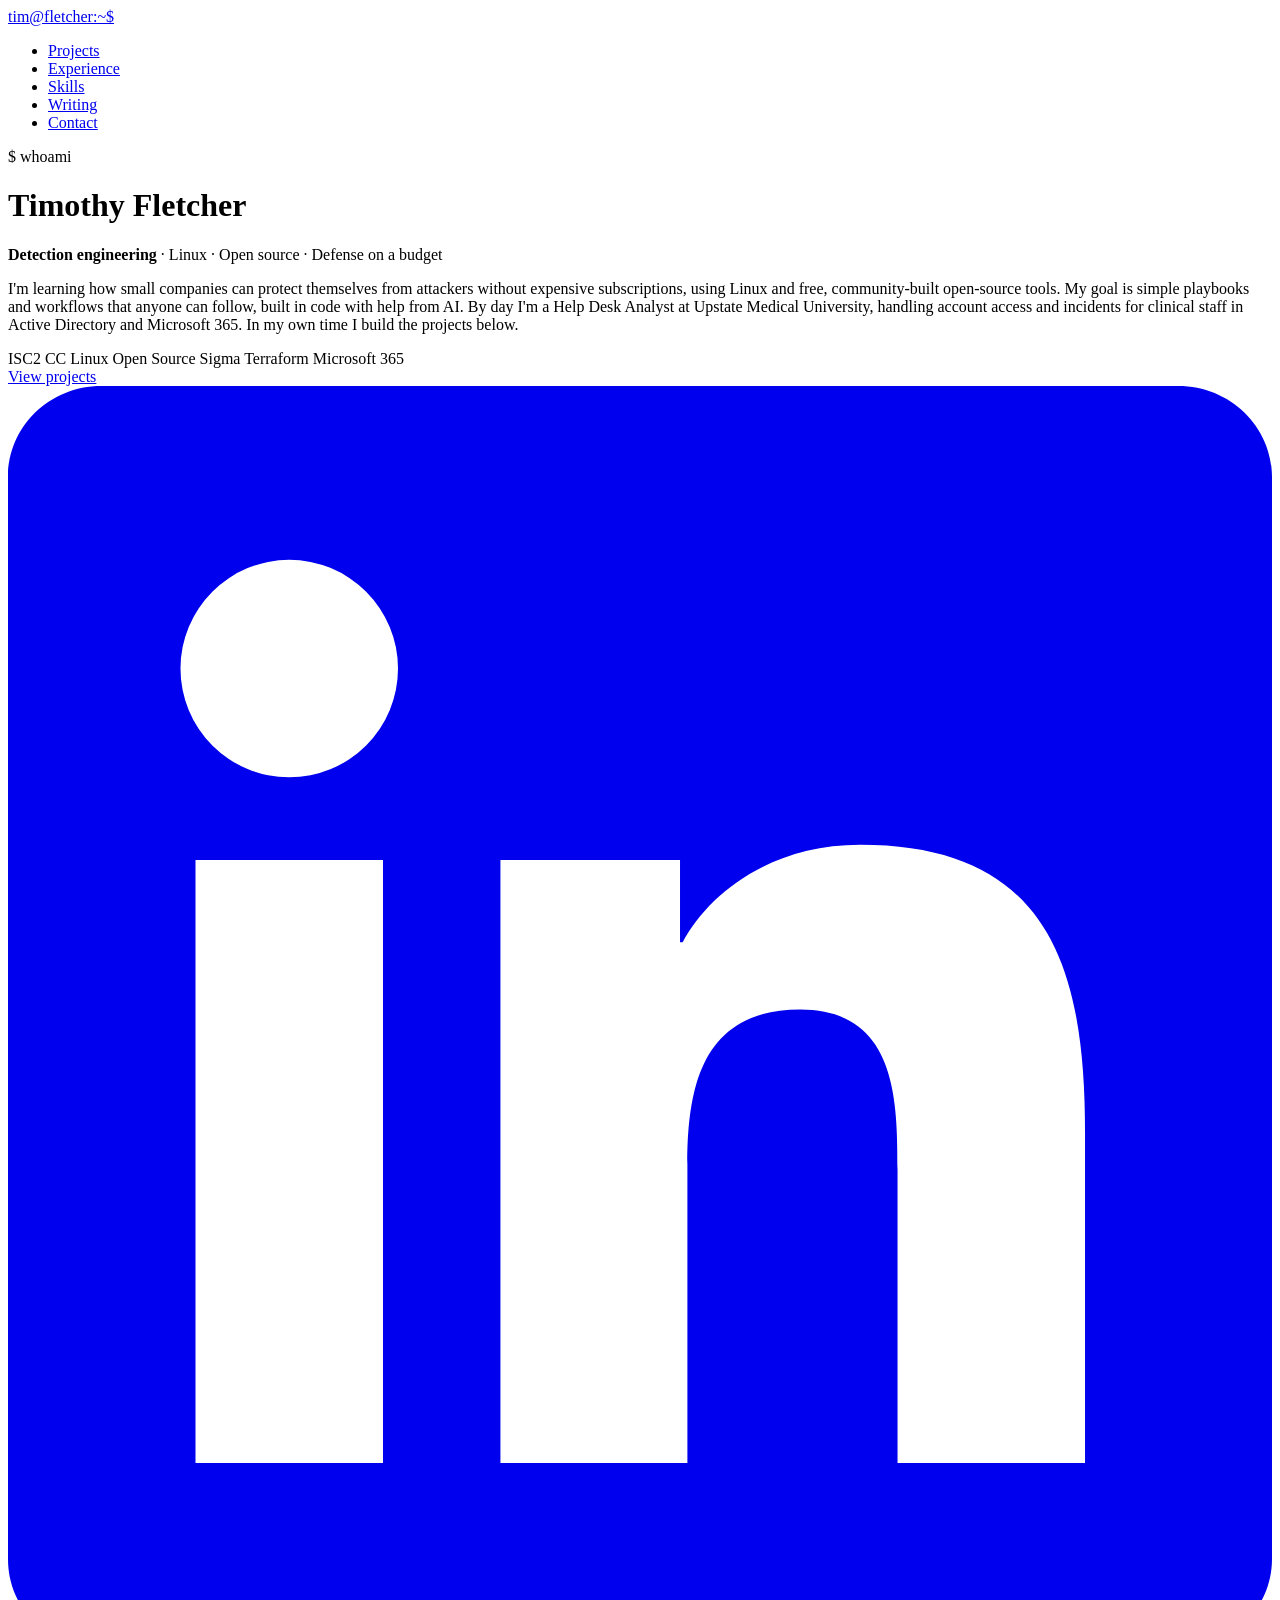
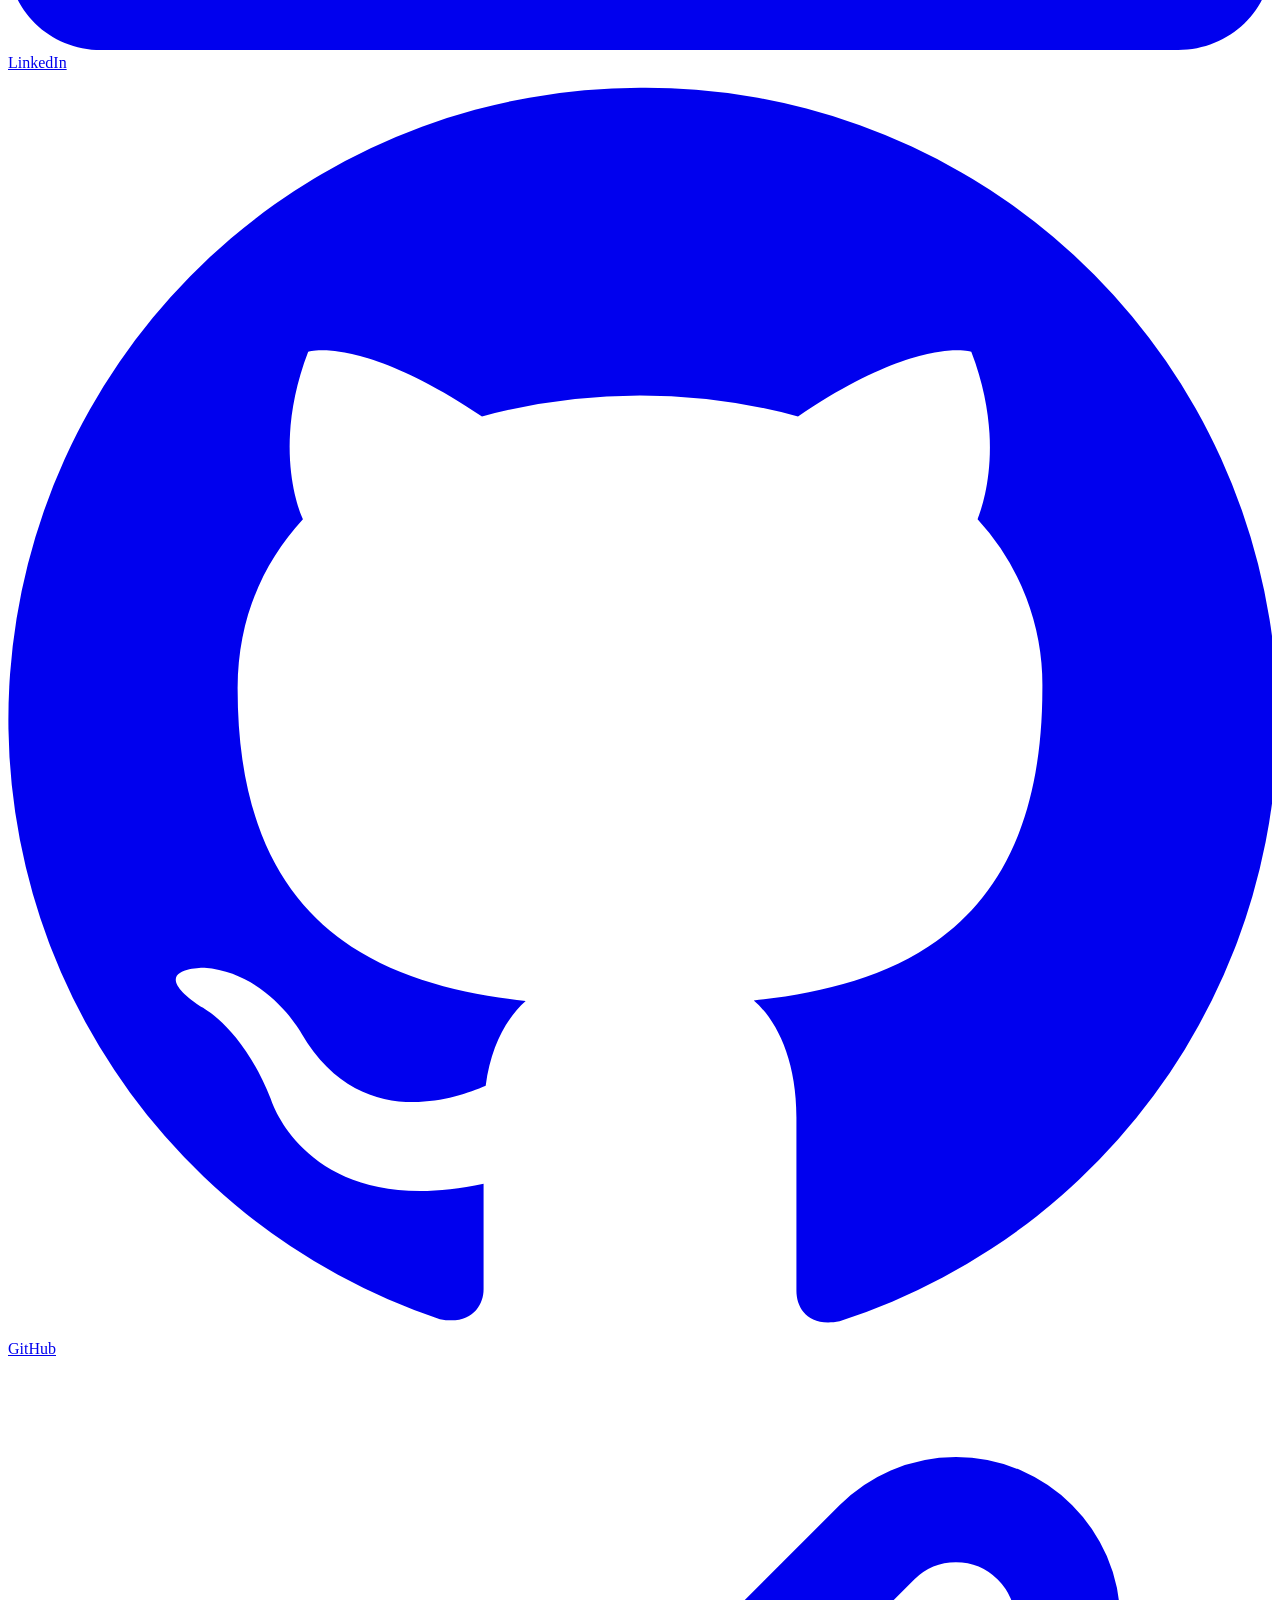
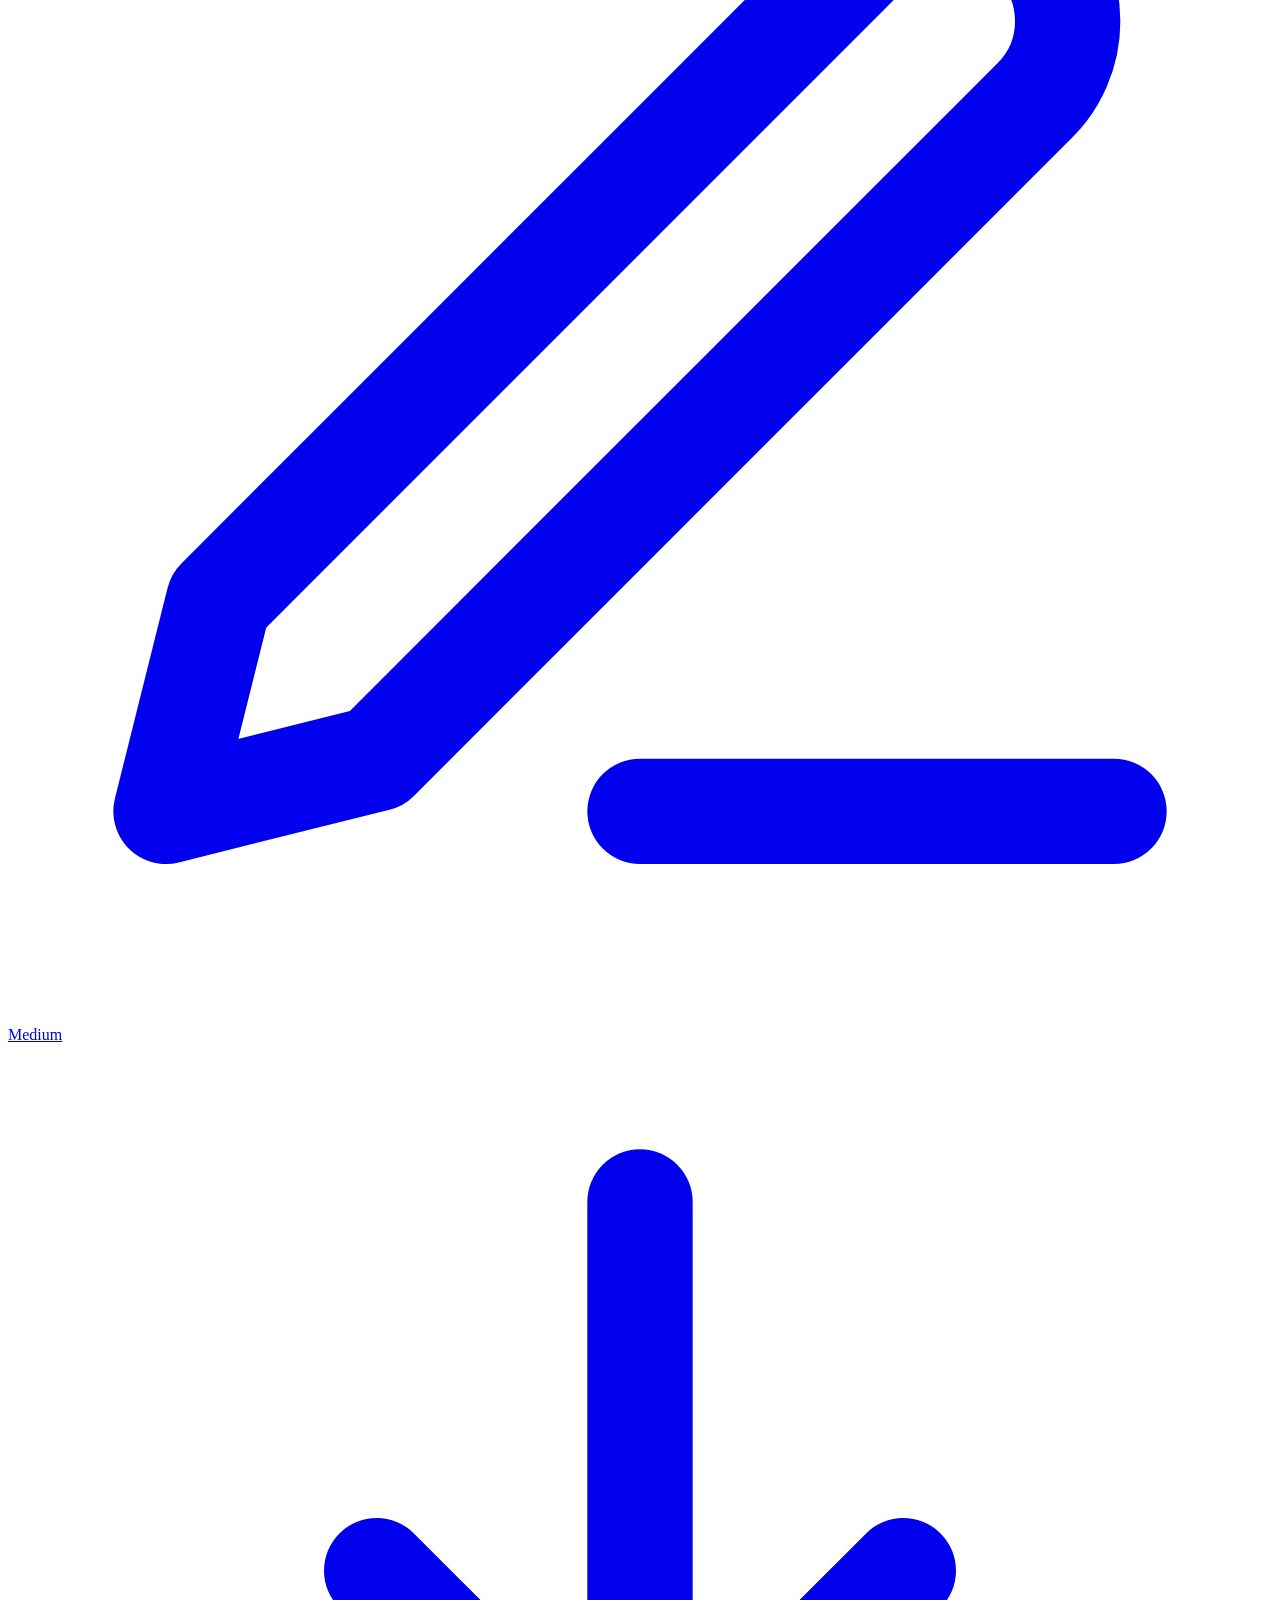
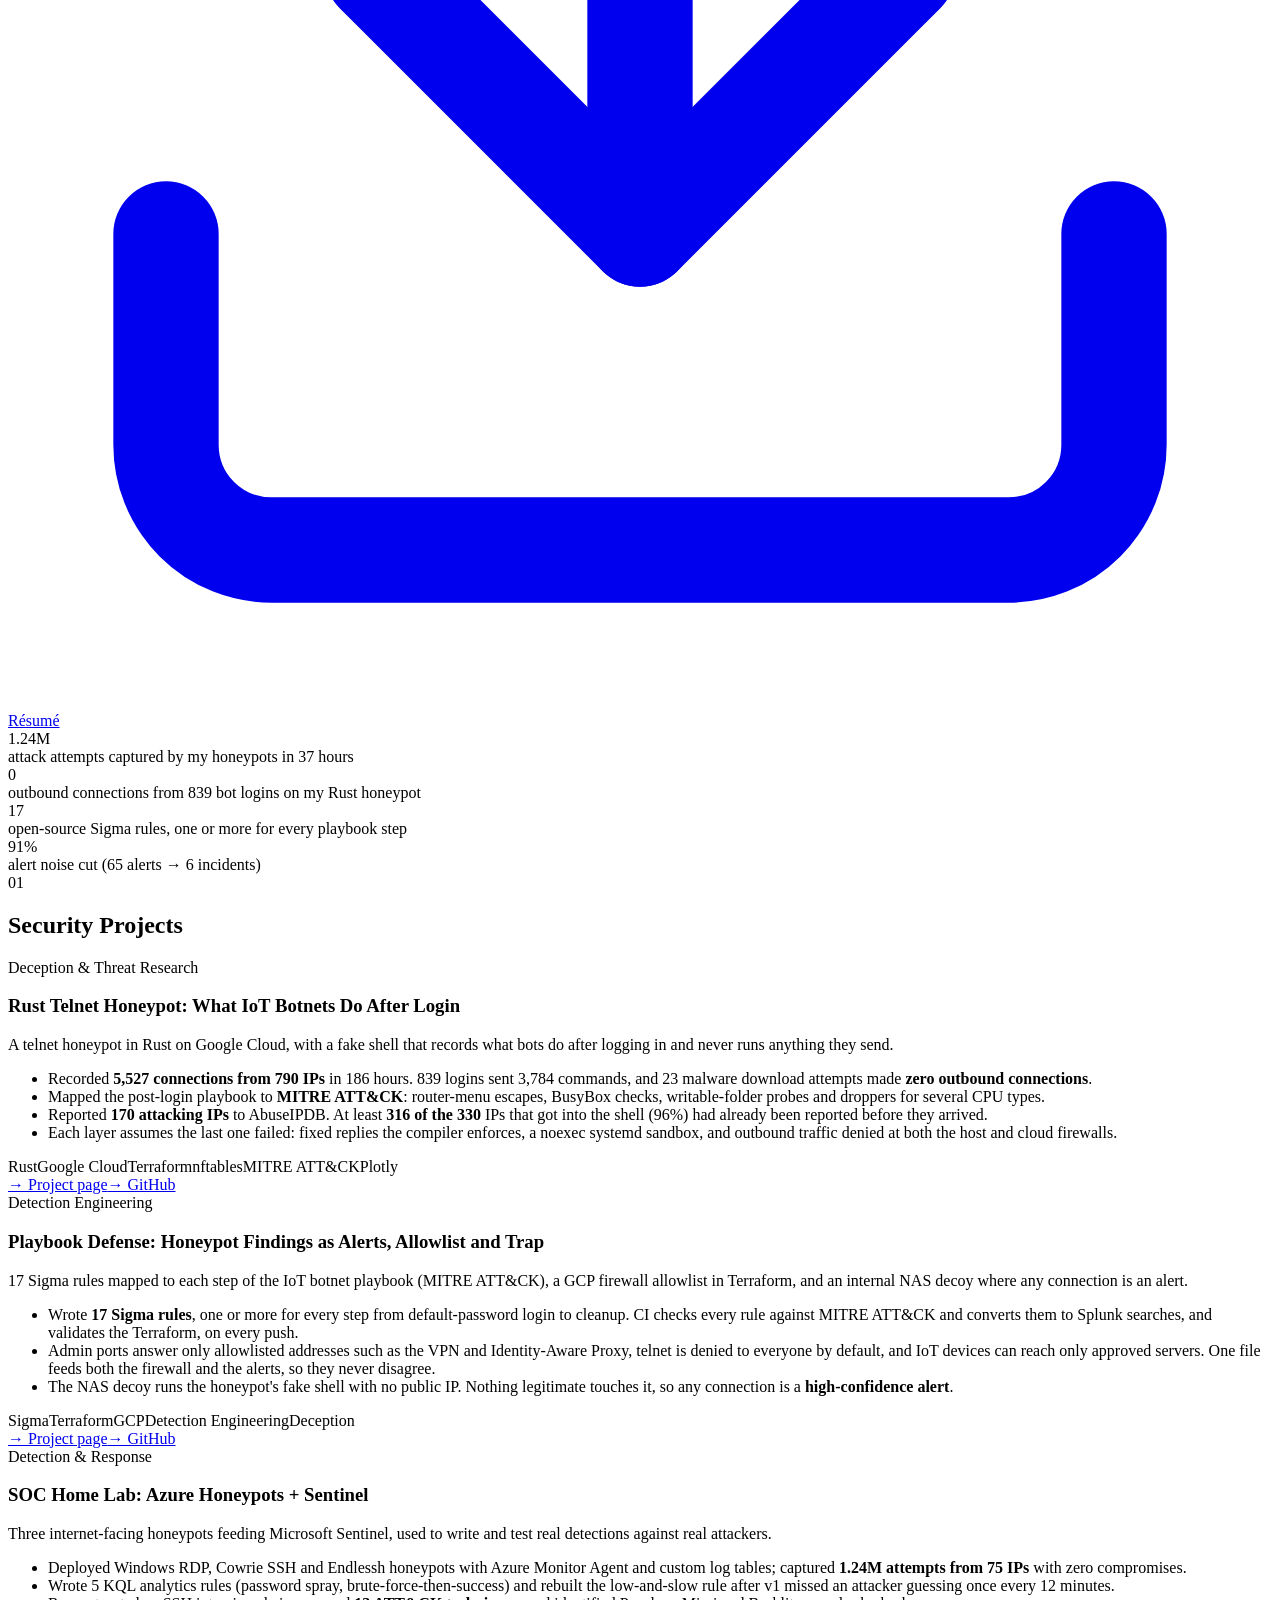
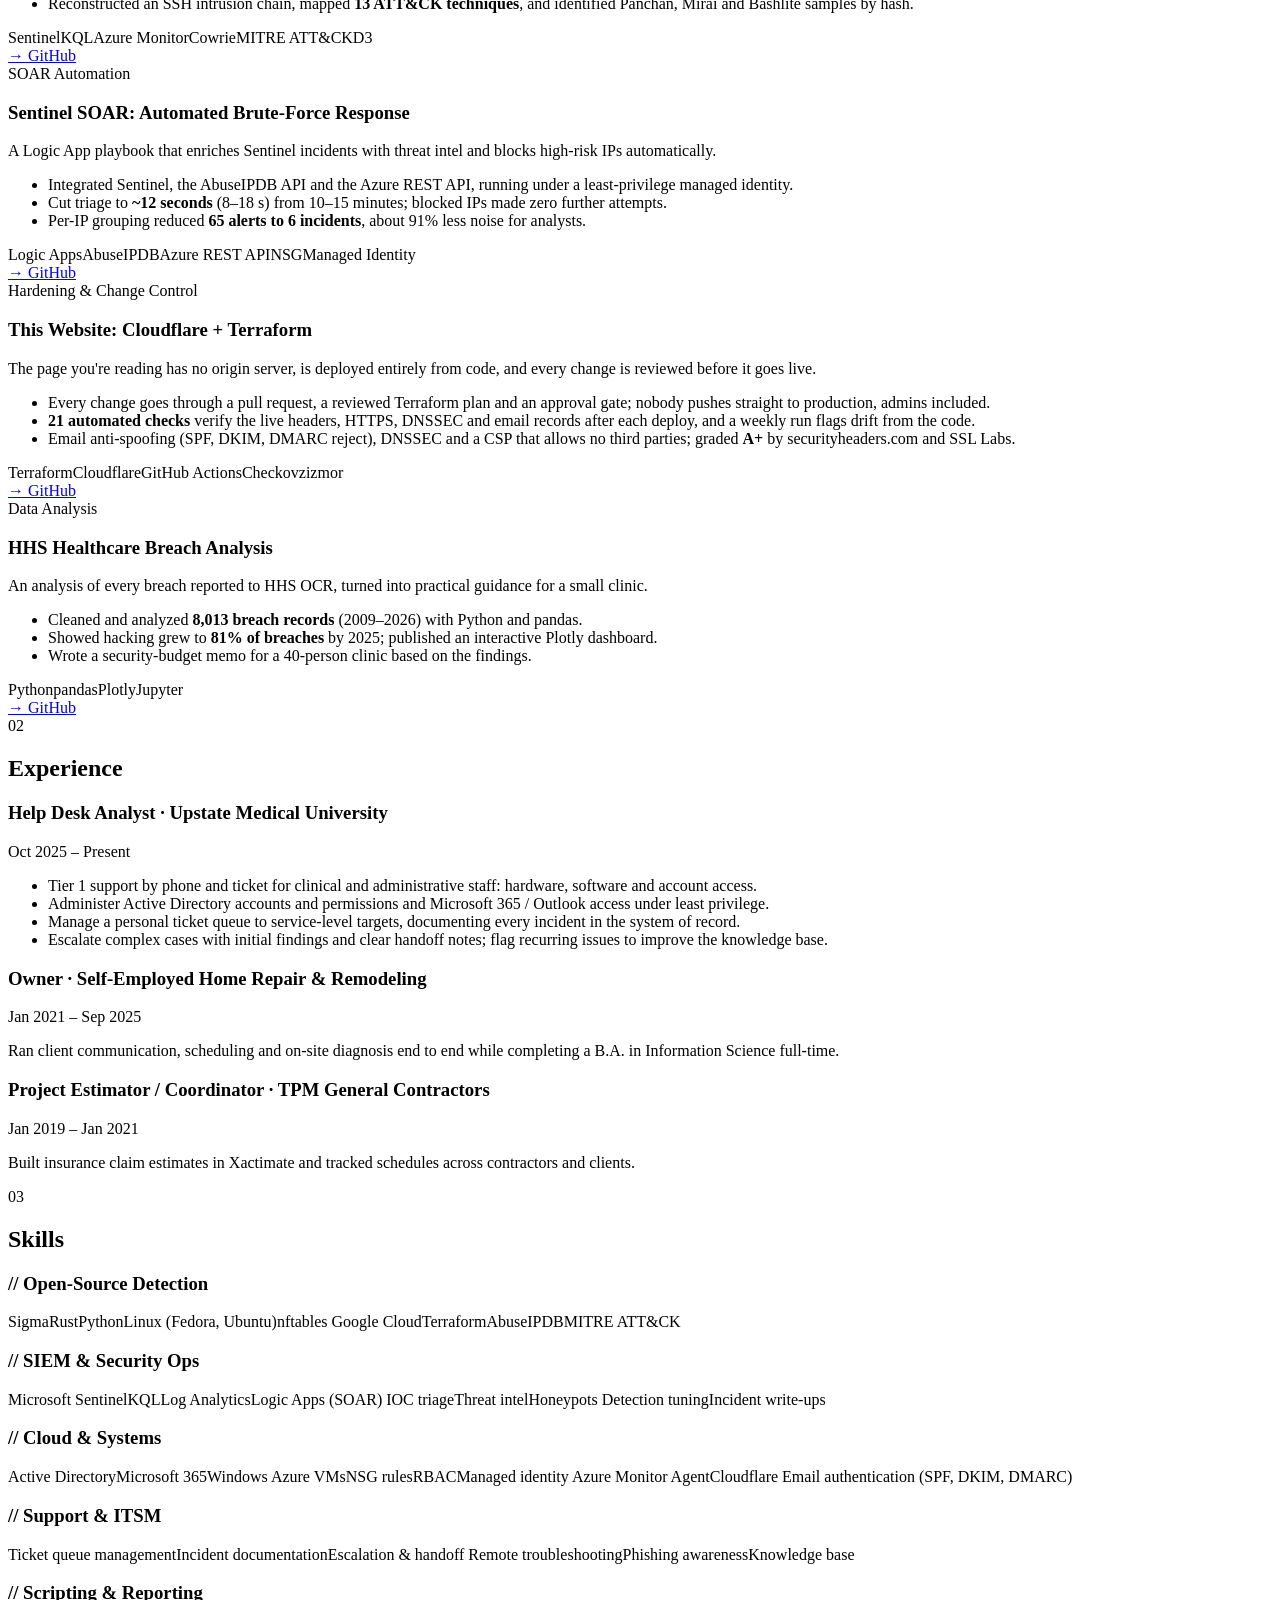
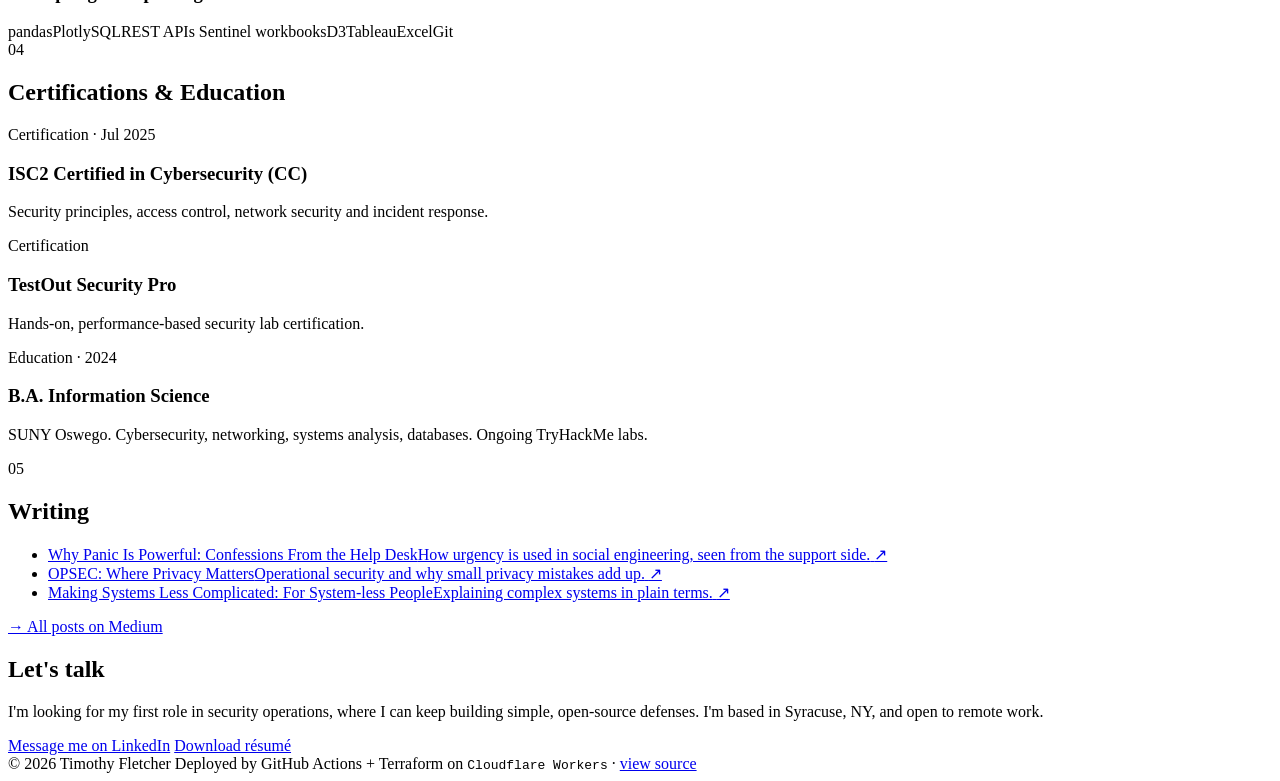
==== commit 4719164c: "Lead the home page with detection engineering The hero line says "Detection engineering" where it sa" ====
--- a/site/index.html
+++ b/site/index.html
@@ -32,7 +32,7 @@
   <header class="hero">
     <div class="prompt">$ whoami <span class="cursor" aria-hidden="true"></span></div>
     <h1>Timothy Fletcher</h1>
-    <p class="role"><strong>Security enthusiast</strong> · Linux · Open source · Defense on a budget</p>
+    <p class="role"><strong>Detection engineering</strong> · Linux · Open source · Defense on a budget</p>
     <p class="summary">
       I'm learning how small companies can protect themselves from attackers without expensive
       subscriptions, using Linux and free, community-built open-source tools. My goal is simple
@@ -87,6 +87,7 @@
         <ul>
           <li>Recorded <b>5,527 connections from 790 IPs</b> in 186 hours. 839 logins sent 3,784 commands, and 23 malware download attempts made <b>zero outbound connections</b>.</li>
           <li>Mapped the post-login playbook to <b>MITRE ATT&amp;CK</b>: router-menu escapes, BusyBox checks, writable-folder probes and droppers for several CPU types.</li>
+          <li>Reported <b>170 attacking IPs</b> to AbuseIPDB. At least <b>316 of the 330</b> IPs that got into the shell (96%) had already been reported before they arrived.</li>
           <li>Each layer assumes the last one failed: fixed replies the compiler enforces, a noexec systemd sandbox, and outbound traffic denied at both the host and cloud firewalls.</li>
         </ul>
         <div class="stack"><span>Rust</span><span>Google Cloud</span><span>Terraform</span><span>nftables</span><span>MITRE ATT&amp;CK</span><span>Plotly</span></div>
@@ -197,19 +198,26 @@
     <div class="sec-head"><span class="idx">03</span><h2>Skills</h2></div>
     <div class="skills">
       <div class="skill-group">
+        <h3>// Open-Source Detection</h3>
+        <div class="chips">
+          <span>Sigma</span><span>Rust</span><span>Python</span><span>Linux (Fedora, Ubuntu)</span><span>nftables</span>
+          <span>Google Cloud</span><span>Terraform</span><span>AbuseIPDB</span><span>MITRE ATT&amp;CK</span>
+        </div>
+      </div>
+      <div class="skill-group">
         <h3>// SIEM &amp; Security Ops</h3>
         <div class="chips">
           <span>Microsoft Sentinel</span><span>KQL</span><span>Log Analytics</span><span>Logic Apps (SOAR)</span>
-          <span>MITRE ATT&amp;CK</span><span>IOC triage</span><span>Threat intel</span><span>Honeypots</span>
+          <span>IOC triage</span><span>Threat intel</span><span>Honeypots</span>
           <span>Detection tuning</span><span>Incident write-ups</span>
         </div>
       </div>
       <div class="skill-group">
         <h3>// Cloud &amp; Systems</h3>
         <div class="chips">
-          <span>Active Directory</span><span>Microsoft 365</span><span>Windows</span><span>Linux (Ubuntu)</span>
+          <span>Active Directory</span><span>Microsoft 365</span><span>Windows</span>
           <span>Azure VMs</span><span>NSG rules</span><span>RBAC</span><span>Managed identity</span>
-          <span>Azure Monitor Agent</span><span>Terraform</span><span>Cloudflare</span>
+          <span>Azure Monitor Agent</span><span>Cloudflare</span>
           <span>Email authentication (SPF, DKIM, DMARC)</span>
         </div>
       </div>
@@ -223,7 +231,7 @@
       <div class="skill-group">
         <h3>// Scripting &amp; Reporting</h3>
         <div class="chips">
-          <span>Python</span><span>pandas</span><span>Plotly</span><span>SQL</span><span>REST APIs</span>
+          <span>pandas</span><span>Plotly</span><span>SQL</span><span>REST APIs</span>
           <span>Sentinel workbooks</span><span>D3</span><span>Tableau</span><span>Excel</span><span>Git</span>
         </div>
       </div>
